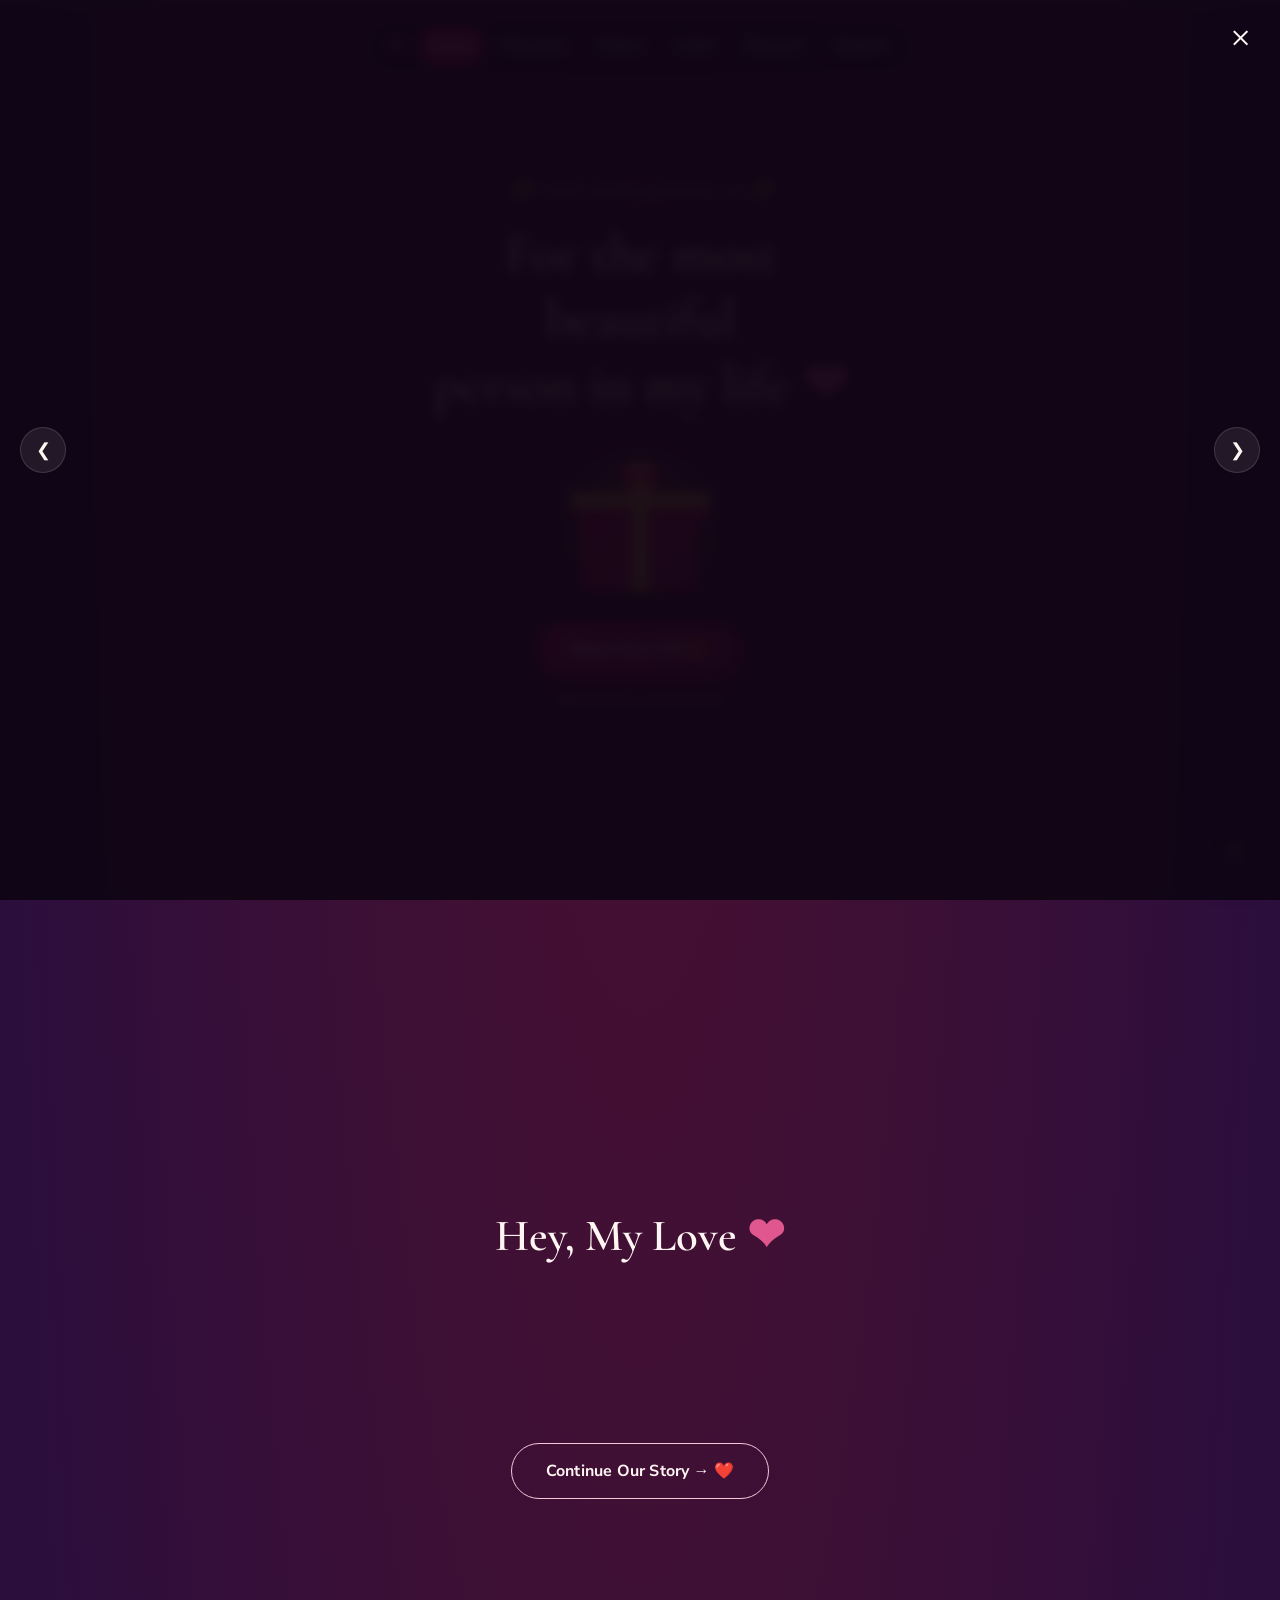
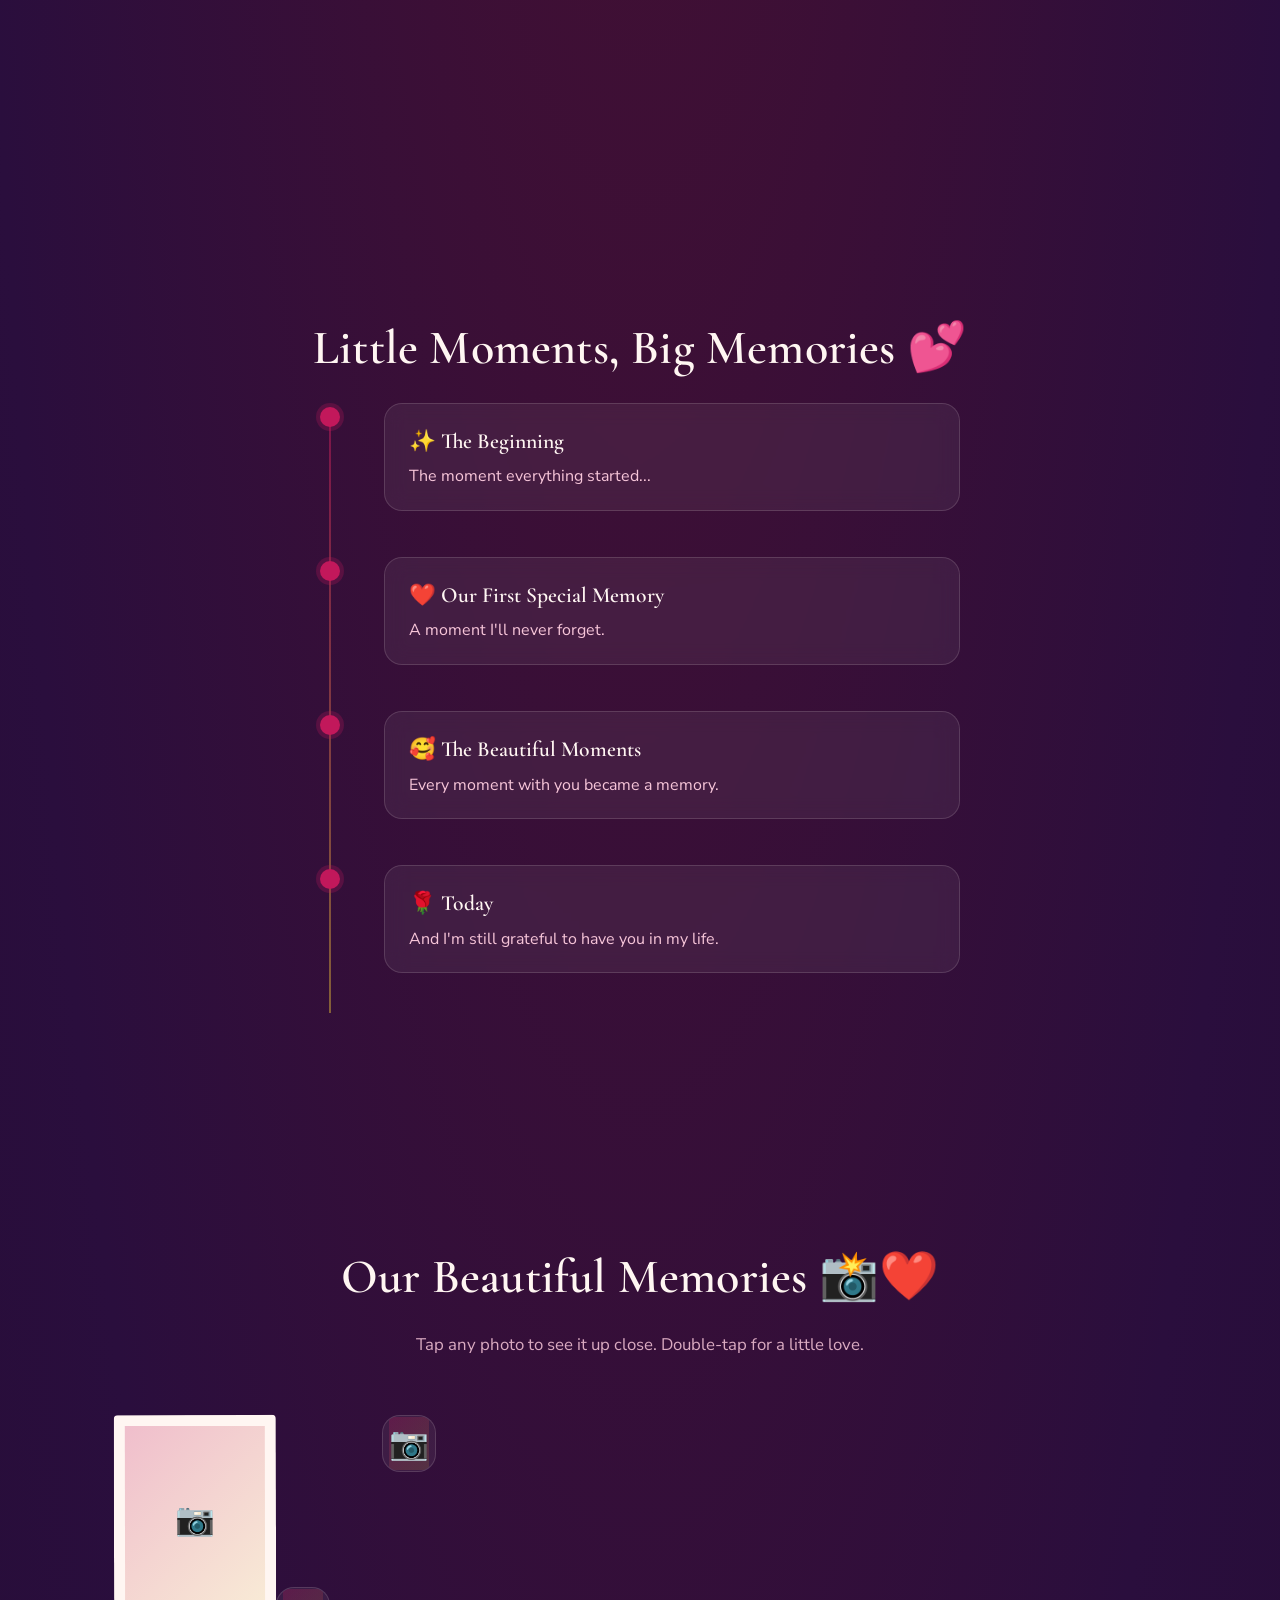
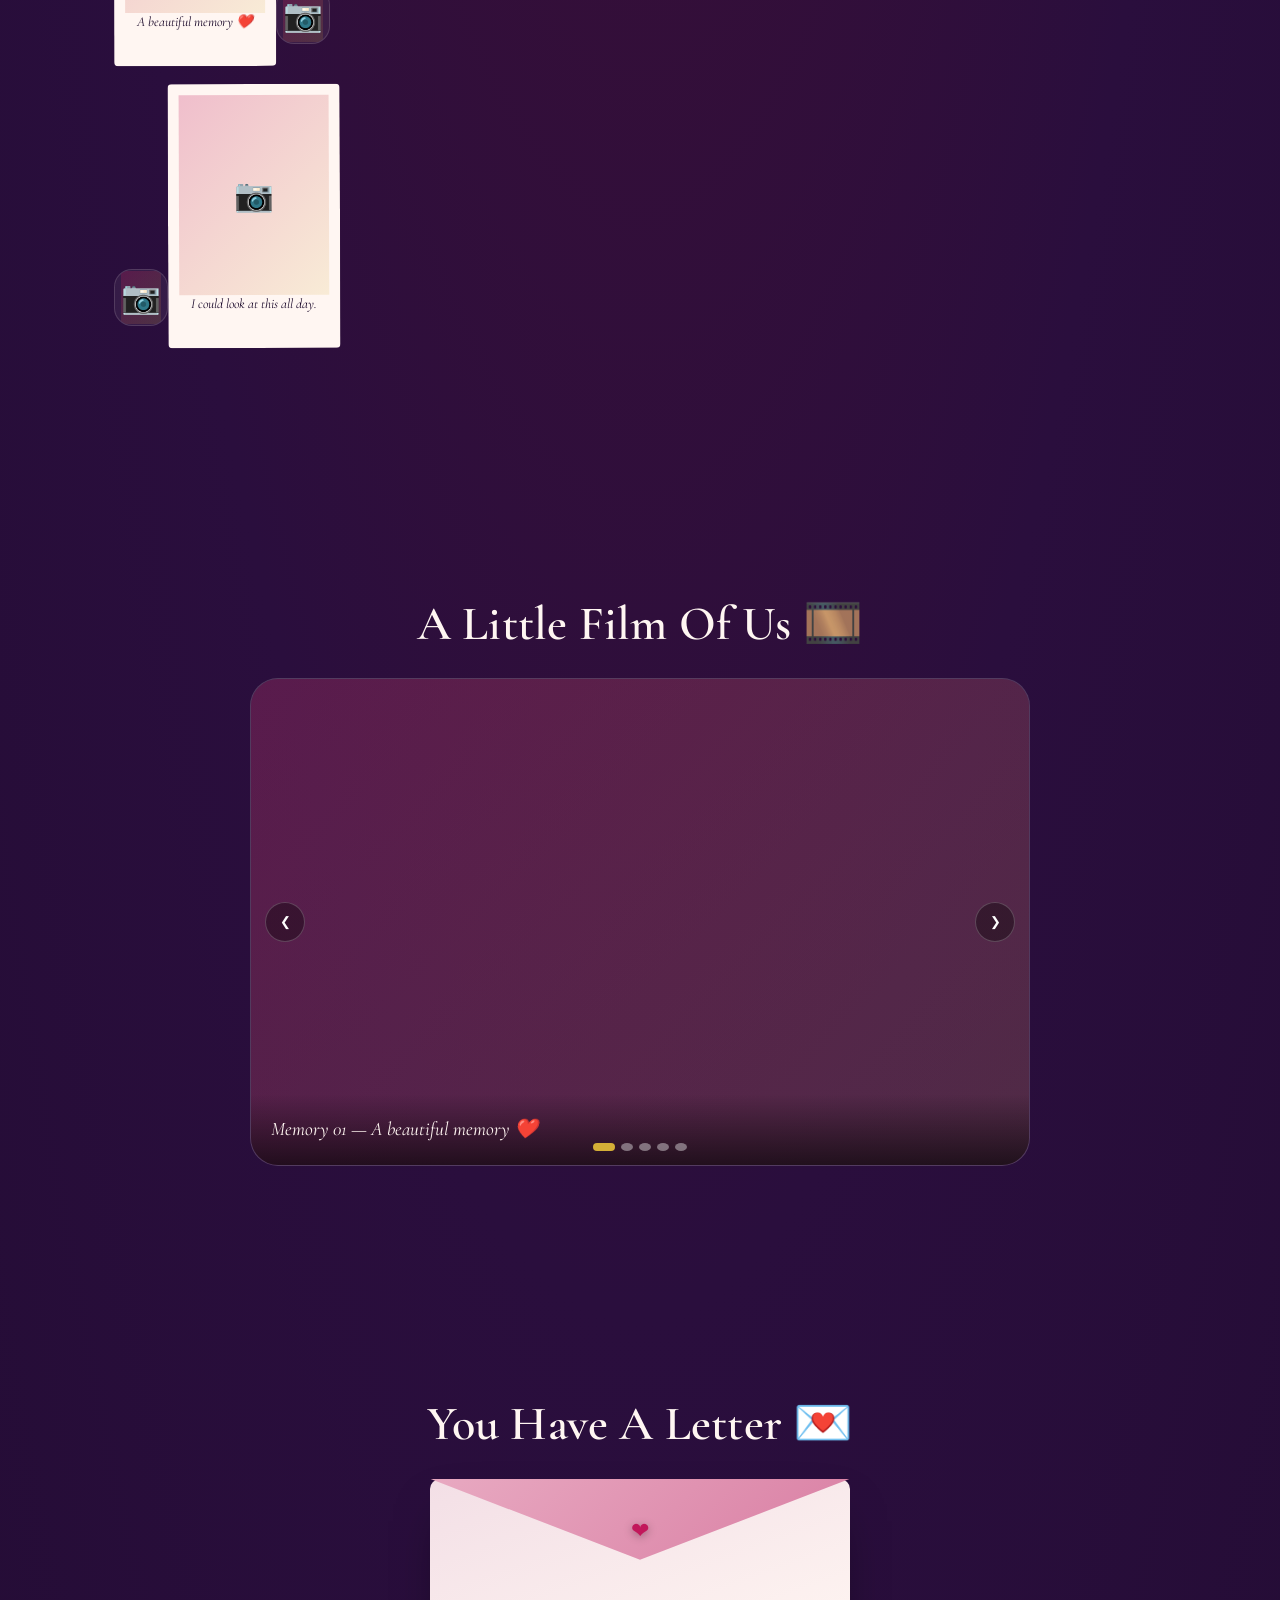
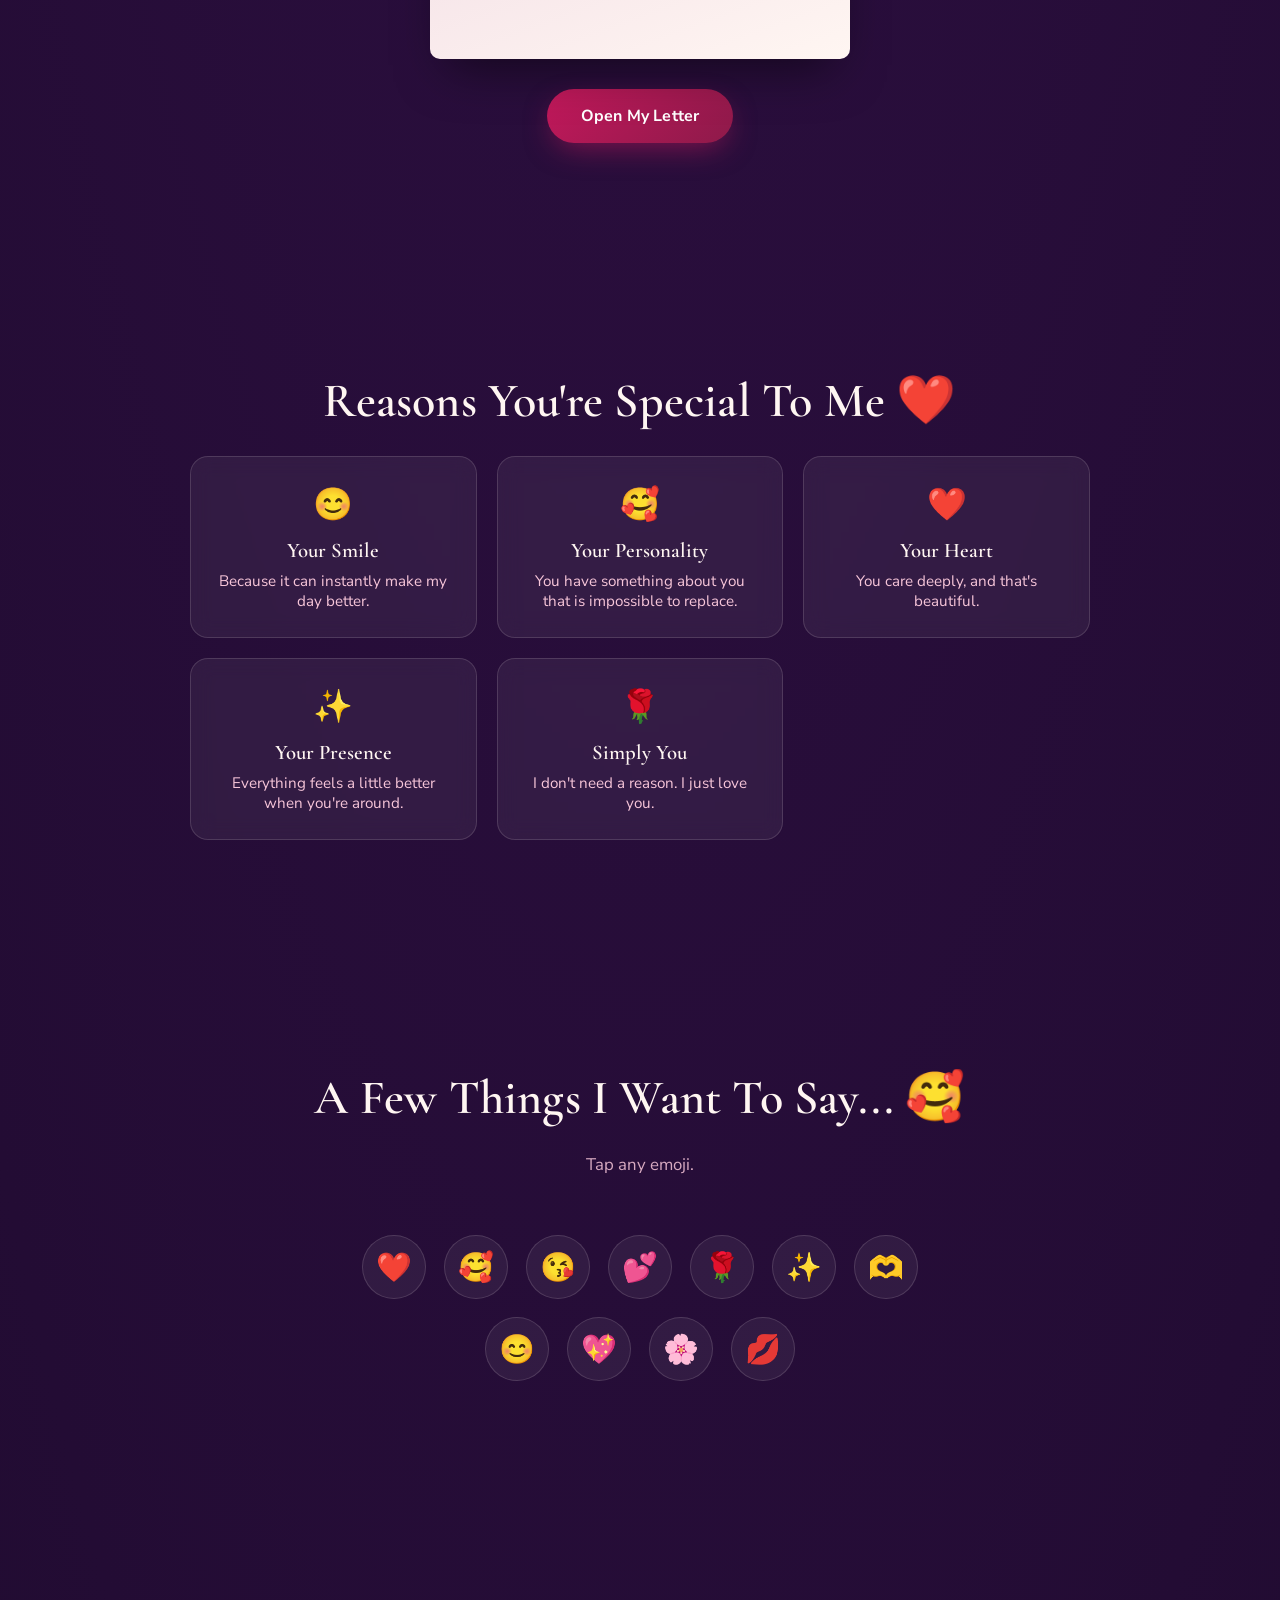
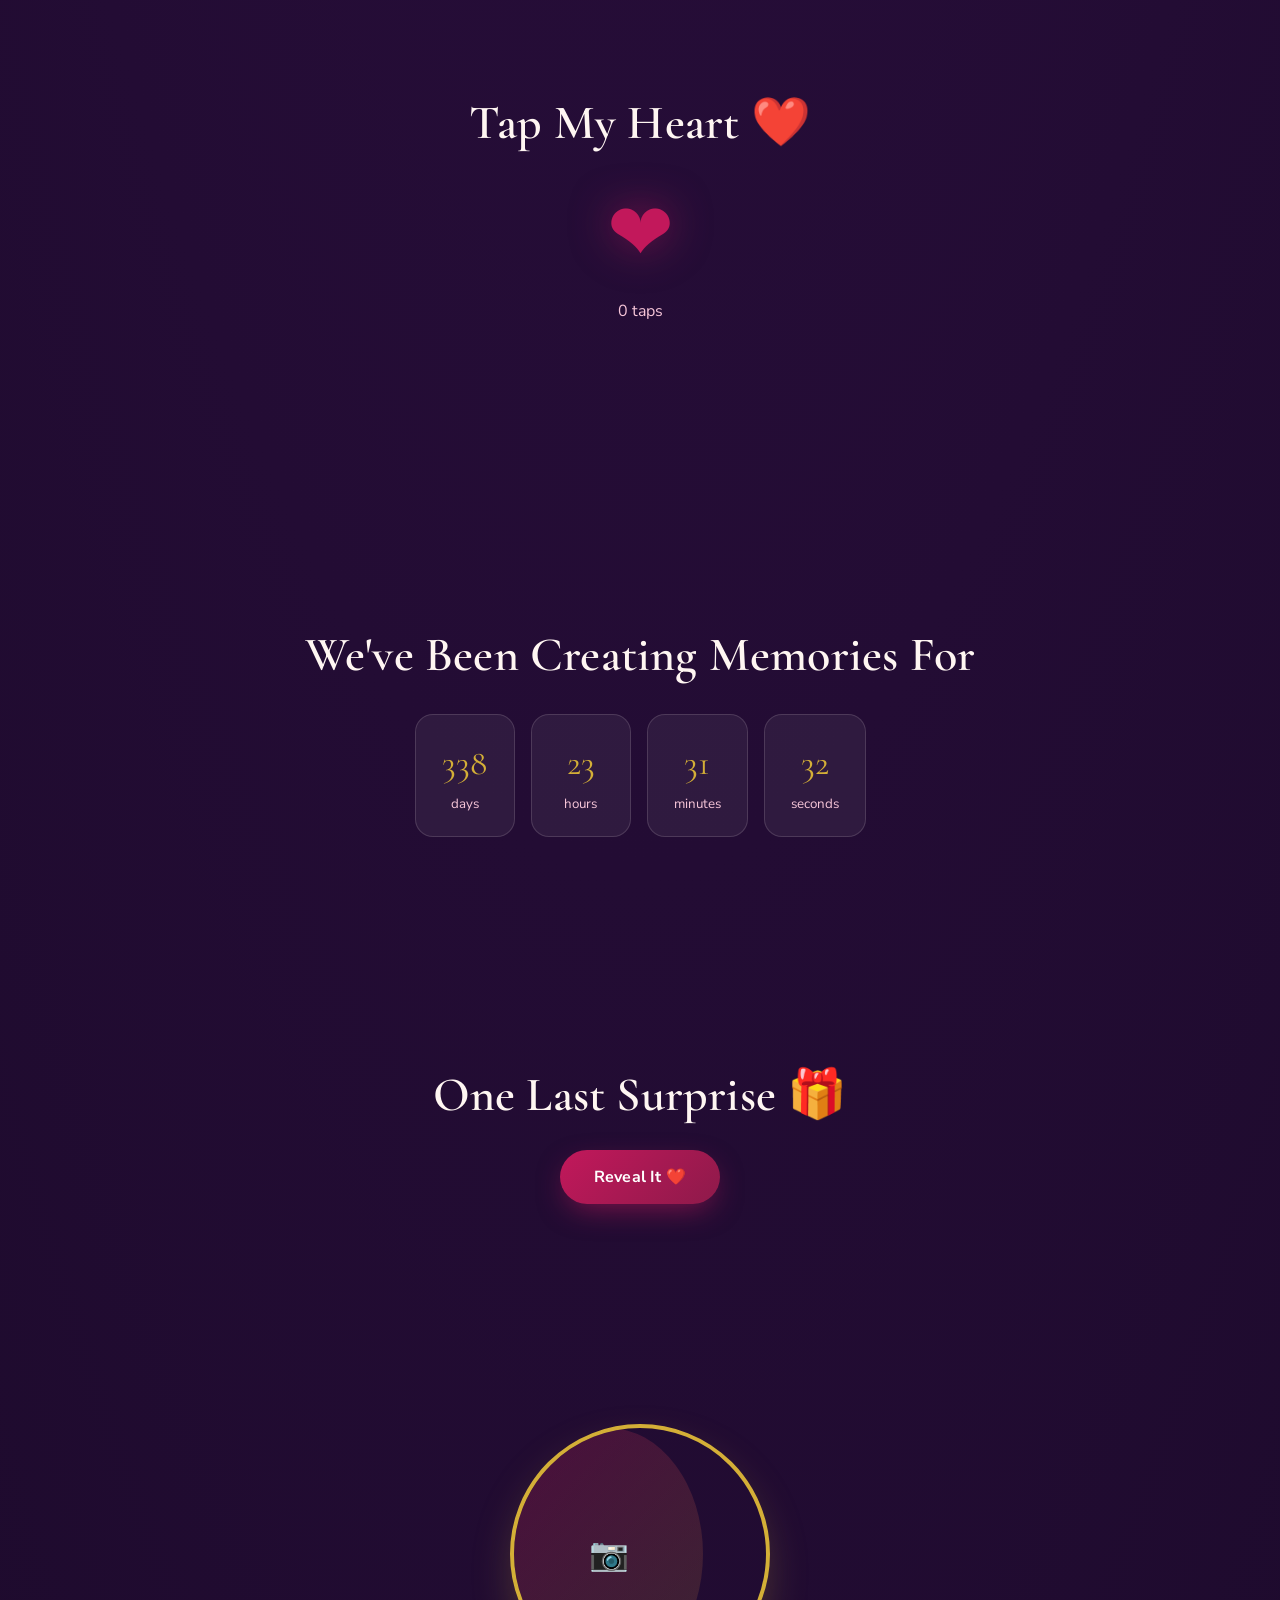
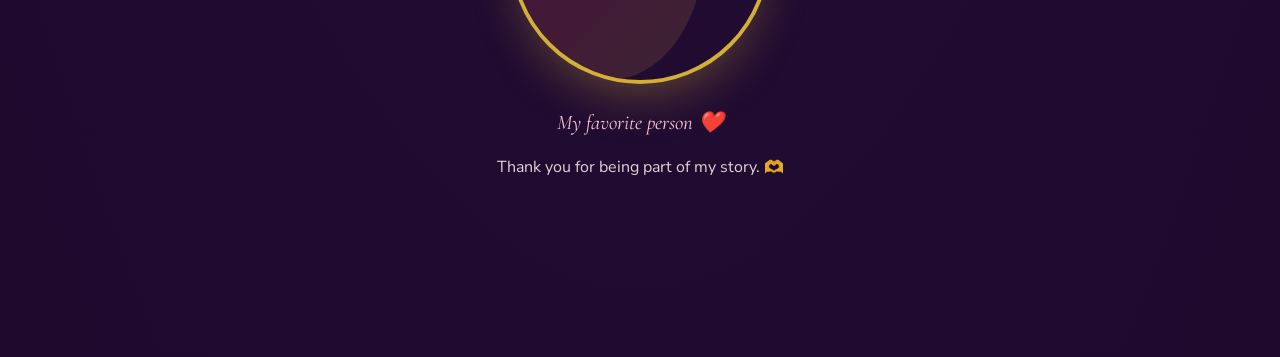
==== romantic-gift/index.html @ 432fcb2d "Initial commit" ====
<!DOCTYPE html>
<html lang="en">
<head>
<meta charset="UTF-8" />
<meta name="viewport" content="width=device-width, initial-scale=1.0" />
<title>For You ❤️</title>
<meta name="description" content="A little love story, made just for you." />

<link rel="preconnect" href="https://fonts.googleapis.com">
<link rel="preconnect" href="https://fonts.gstatic.com" crossorigin>
<link href="https://fonts.googleapis.com/css2?family=Cormorant+Garamond:ital,wght@0,400;0,500;0,600;1,500&family=Nunito+Sans:wght@300;400;600;700&display=swap" rel="stylesheet">

<link rel="stylesheet" href="style.css" />
</head>
<body>

<!-- Floating hearts canvas layer (behind everything) -->
<div id="heart-field" aria-hidden="true"></div>

<!-- Skip link for accessibility -->
<a class="skip-link" href="#main">Skip to content</a>

<!-- ============ NAVIGATION ============ -->
<nav class="nav" id="siteNav" aria-label="Story navigation">
  <button class="nav__logo" id="secretLogo" aria-label="Site logo, click 5 times for a surprise">
    <span class="nav__logo-heart">❤</span>
  </button>
  <button class="nav__toggle" id="navToggle" aria-expanded="false" aria-controls="navLinks" aria-label="Open menu">
    <span></span><span></span><span></span>
  </button>
  <ul class="nav__links" id="navLinks">
    <li><a href="#opening" data-nav>Home</a></li>
    <li><a href="#story" data-nav>Memories</a></li>
    <li><a href="#gallery" data-nav>Gallery</a></li>
    <li><a href="#letter" data-nav>Letter</a></li>
    <li><a href="#reasons" data-nav>Reasons</a></li>
    <li><a href="#surprise" data-nav>Surprise</a></li>
  </ul>
</nav>

<!-- Scroll progress bar -->
<div class="progress-track" aria-hidden="true"><div class="progress-fill" id="progressFill"></div></div>

<main id="main">

  <!-- ============ 1. OPENING / GIFT SCREEN ============ -->
  <section class="screen screen--opening" id="opening">
    <div class="opening__sparkles" aria-hidden="true"></div>
    <p class="eyebrow-line">✨ I made something special for you ✨</p>
    <h1 class="opening__title">For the most beautiful<br>person in my life <span class="heart-glyph">❤</span></h1>

    <button class="gift-box" id="giftBox" aria-label="Open your gift">
      <span class="gift-box__glow" aria-hidden="true"></span>
      <span class="gift-box__lid" aria-hidden="true"></span>
      <span class="gift-box__base" aria-hidden="true"></span>
      <span class="gift-box__ribbon-v" aria-hidden="true"></span>
      <span class="gift-box__ribbon-h" aria-hidden="true"></span>
      <span class="gift-box__bow" aria-hidden="true">🎀</span>
    </button>

    <button class="btn btn--primary" id="openGiftBtn">Open Your Gift 🎁</button>
    <p class="opening__hint">(tap the box or the button)</p>
  </section>

  <!-- ============ 2. WELCOME ============ -->
  <section class="screen screen--welcome" id="welcome" hidden>
    <div class="welcome__inner">
      <h2 class="welcome__greeting">Hey, <span id="herNameWelcome">You</span> <span class="heart-glyph">❤</span></h2>
      <p class="welcome__type" id="typewriter" aria-live="polite"></p>
      <button class="btn btn--ghost welcome__continue" id="continueBtn">Continue Our Story <span aria-hidden="true">→</span> ❤️</button>
    </div>
  </section>

  <!-- ============ 3. TIMELINE / OUR STORY ============ -->
  <section class="section section--timeline" id="story">
    <h2 class="section__title">Little Moments, Big Memories <span aria-hidden="true">💕</span></h2>
    <div class="timeline" id="timeline"><!-- populated by JS from loveConfig.timeline --></div>
  </section>

  <!-- ============ 4. PHOTO GALLERY ============ -->
  <section class="section section--gallery" id="gallery">
    <h2 class="section__title">Our Beautiful Memories <span aria-hidden="true">📸❤️</span></h2>
    <p class="section__sub">Tap any photo to see it up close. Double-tap for a little love.</p>
    <div class="masonry" id="masonryGallery"><!-- populated by JS --></div>
  </section>

  <!-- Lightbox -->
  <div class="lightbox" id="lightbox" role="dialog" aria-modal="true" aria-label="Photo viewer" hidden>
    <button class="lightbox__close" id="lightboxClose" aria-label="Close photo viewer">&times;</button>
    <button class="lightbox__nav lightbox__nav--prev" id="lightboxPrev" aria-label="Previous photo">&#10094;</button>
    <figure class="lightbox__figure">
      <img id="lightboxImg" alt="" />
      <figcaption id="lightboxCaption"></figcaption>
    </figure>
    <button class="lightbox__nav lightbox__nav--next" id="lightboxNext" aria-label="Next photo">&#10095;</button>
    <p class="lightbox__counter" id="lightboxCounter"></p>
  </div>

  <!-- ============ 5. SLIDESHOW ============ -->
  <section class="section section--slideshow">
    <h2 class="section__title">A Little Film Of Us <span aria-hidden="true">🎞️</span></h2>
    <div class="slideshow" id="slideshow">
      <div class="slideshow__track" id="slideshowTrack"><!-- populated by JS --></div>
      <button class="slideshow__arrow slideshow__arrow--prev" id="slidePrev" aria-label="Previous slide">&#10094;</button>
      <button class="slideshow__arrow slideshow__arrow--next" id="slideNext" aria-label="Next slide">&#10095;</button>
      <div class="slideshow__dots" id="slideDots"></div>
    </div>
  </section>

  <!-- ============ 6. LOVE LETTER ============ -->
  <section class="section section--letter" id="letter">
    <h2 class="section__title">You Have A Letter <span aria-hidden="true">💌</span></h2>
    <div class="envelope" id="envelope">
      <div class="envelope__body">
        <div class="envelope__flap"></div>
        <div class="envelope__paper" id="envelopePaper">
          <p id="letterText" class="letter__text"></p>
        </div>
        <span class="envelope__seal" aria-hidden="true">❤</span>
      </div>
    </div>
    <button class="btn btn--primary" id="openLetterBtn">Open My Letter</button>
  </section>

  <!-- ============ 7. REASONS ============ -->
  <section class="section section--reasons" id="reasons">
    <h2 class="section__title">Reasons You're Special To Me <span aria-hidden="true">❤️</span></h2>
    <div class="reasons-grid" id="reasonsGrid"><!-- populated by JS --></div>
  </section>

  <!-- ============ 8. EMOJI INTERACTION ============ -->
  <section class="section section--emoji">
    <h2 class="section__title">A Few Things I Want To Say... <span aria-hidden="true">🥰</span></h2>
    <p class="section__sub">Tap any emoji.</p>
    <div class="emoji-field" id="emojiField"><!-- populated by JS --></div>
    <p class="emoji-message" id="emojiMessage" aria-live="polite">&nbsp;</p>
  </section>

  <!-- ============ 9. INTERACTIVE HEART ============ -->
  <section class="section section--heart-tap">
    <h2 class="section__title">Tap My Heart <span aria-hidden="true">❤️</span></h2>
    <button class="heart-tap" id="heartTap" aria-label="Tap the heart">
      <span aria-hidden="true">❤</span>
    </button>
    <p class="heart-tap__count"><span id="heartCount">0</span> taps</p>
    <p class="heart-tap__msg" id="heartMsg" aria-live="polite">&nbsp;</p>
  </section>

  <!-- ============ 10. LOVE COUNTER ============ -->
  <section class="section section--counter" id="loveCounter" hidden>
    <h2 class="section__title">We've Been Creating Memories For</h2>
    <div class="counter-grid">
      <div class="counter-box"><span id="cDays">0</span><small>days</small></div>
      <div class="counter-box"><span id="cHours">0</span><small>hours</small></div>
      <div class="counter-box"><span id="cMinutes">0</span><small>minutes</small></div>
      <div class="counter-box"><span id="cSeconds">0</span><small>seconds</small></div>
    </div>
  </section>

  <!-- ============ 11. FINAL SURPRISE ============ -->
  <section class="section section--surprise" id="surprise">
    <div class="surprise__pre" id="surprisePre">
      <h2 class="section__title">One Last Surprise <span aria-hidden="true">🎁</span></h2>
      <button class="btn btn--primary" id="revealBtn">Reveal It ❤️</button>
    </div>
    <div class="surprise__reveal" id="surpriseReveal" hidden>
      <p class="surprise__lead">If I could give you one thing...</p>
      <p class="surprise__body">I would give you the ability<br>to see yourself through my eyes.</p>
      <p class="surprise__body">Then you would finally understand<br>how incredibly special you are to me. ❤️</p>
      <h3 class="surprise__final">I Love You <span class="heart-glyph">❤</span></h3>
      <p class="surprise__name" id="herNameFinal">You</p>
      <p class="surprise__forever">Forever &amp; Always ✨</p>
    </div>
  </section>

  <!-- ============ 12. FINAL PHOTO ============ -->
  <section class="section section--final-photo">
    <div class="final-photo" id="finalPhoto">
      <img id="finalPhotoImg" alt="A favorite photo of you" />
    </div>
    <p class="final-photo__caption">My favorite person ❤️</p>
    <p class="final-photo__thanks">Thank you for being part of my story. 🫶</p>
  </section>

</main>

<!-- ============ SECRET MESSAGE MODAL ============ -->
<div class="secret-modal" id="secretModal" role="dialog" aria-modal="true" aria-label="Secret message" hidden>
  <div class="secret-modal__card">
    <p>🤫 You found my secret...</p>
    <p>I love you more than this website could ever explain. ❤️</p>
    <button class="btn btn--ghost" id="secretClose">Close</button>
  </div>
</div>

<!-- ============ MUSIC PLAYER ============ -->
<div class="music-player" id="musicPlayer">
  <button class="music-player__toggle" id="musicToggle" aria-label="Play our song" aria-pressed="false">
    <span class="music-player__icon" aria-hidden="true">🎵</span>
  </button>
  <div class="music-player__panel" id="musicPanel">
    <p class="music-player__title">Our Song</p>
    <button class="music-player__play" id="musicPlay" aria-label="Play or pause">▶</button>
    <input type="range" id="musicVolume" min="0" max="1" step="0.01" value="0.6" aria-label="Volume" />
  </div>
  <audio id="bgAudio" src="assets/music/romantic-song.mp3" loop preload="none"></audio>
</div>

<!-- Confetti / heart-burst canvas -->
<canvas id="fxCanvas" aria-hidden="true"></canvas>

<script src="script.js"></script>
</body>
</html>
---- romantic-gift/style.css ----
/* =========================================================
   ROMANTIC GIFT WEBSITE — STYLESHEET
   Palette:
     --burgundy   #3B0A1A  (deepest background)
     --plum       #2A0E3D  (secondary background)
     --rose       #C2185B  (primary accent)
     --pink       #F7C6D9  (soft highlight)
     --gold       #D4AF37  (warm accent, sparing)
     --cream      #FFF6F2  (text on dark)
   Type:
     Display  — 'Cormorant Garamond' (romantic serif, for headings + letter)
     Body     — 'Nunito Sans' (warm, legible sans for everything else)
   ========================================================= */

:root{
  --burgundy: #3b0a1a;
  --plum: #2a0e3d;
  --plum-deep: #1c0a2b;
  --rose: #c2185b;
  --rose-light: #e0568f;
  --pink: #f7c6d9;
  --gold: #d4af37;
  --cream: #fff6f2;
  --white: #ffffff;

  --bg-gradient: radial-gradient(120% 120% at 50% 0%, #4a1030 0%, #2a0e3d 45%, #1c0a2b 100%);
  --card-glass: rgba(255, 246, 242, 0.06);
  --card-border: rgba(255, 246, 242, 0.14);

  --font-display: 'Cormorant Garamond', Georgia, serif;
  --font-body: 'Nunito Sans', -apple-system, BlinkMacSystemFont, sans-serif;

  --ease: cubic-bezier(.22,.9,.35,1);
  --radius-lg: 28px;
  --radius-md: 18px;
  --radius-sm: 10px;

  color-scheme: dark;
}

*, *::before, *::after{ box-sizing: border-box; }

html{ scroll-behavior: smooth; }

@media (prefers-reduced-motion: reduce){
  html{ scroll-behavior: auto; }
  *, *::before, *::after{
    animation-duration: 0.01ms !important;
    animation-iteration-count: 1 !important;
    transition-duration: 0.01ms !important;
    scroll-behavior: auto !important;
  }
}

body{
  margin: 0;
  font-family: var(--font-body);
  background: var(--bg-gradient);
  color: var(--cream);
  overflow-x: hidden;
  line-height: 1.6;
}

h1, h2, h3{
  font-family: var(--font-display);
  font-weight: 600;
  margin: 0;
  color: var(--cream);
}

img{ max-width: 100%; display: block; }

button{ font-family: inherit; cursor: pointer; }

.skip-link{
  position: absolute;
  left: -999px;
  top: 0;
  background: var(--cream);
  color: var(--burgundy);
  padding: 10px 16px;
  border-radius: 0 0 8px 0;
  z-index: 999;
}
.skip-link:focus{ left: 0; }

:focus-visible{
  outline: 2px solid var(--gold);
  outline-offset: 3px;
}

/* ---------- layout helpers ---------- */
.section{
  position: relative;
  padding: 110px 24px;
  max-width: 1100px;
  margin: 0 auto;
}
.section__title{
  font-size: clamp(2rem, 4vw, 3rem);
  text-align: center;
  margin-bottom: 16px;
  letter-spacing: 0.2px;
}
.section__sub{
  text-align: center;
  color: var(--pink);
  opacity: 0.85;
  margin: 0 auto 56px;
  max-width: 46ch;
  font-size: 1.05rem;
}
.eyebrow-line{
  font-family: var(--font-display);
  font-style: italic;
  font-size: 1.15rem;
  color: var(--pink);
  margin: 0 0 18px;
  text-align: center;
}
.heart-glyph{ color: var(--rose-light); }

/* ---------- floating heart field (global ambient particles) ---------- */
#heart-field{
  position: fixed;
  inset: 0;
  pointer-events: none;
  z-index: 1;
  overflow: hidden;
}
.floaty{
  position: absolute;
  bottom: -40px;
  color: var(--pink);
  opacity: 0.55;
  will-change: transform, opacity;
  animation: floatUp linear forwards;
  filter: drop-shadow(0 0 6px rgba(247,198,217,0.35));
}
@keyframes floatUp{
  0%   { transform: translateY(0) translateX(0) rotate(0deg); opacity: 0; }
  10%  { opacity: 0.6; }
  100% { transform: translateY(-110vh) translateX(var(--drift, 20px)) rotate(25deg); opacity: 0; }
}

/* ---------- nav ---------- */
.nav{
  position: fixed;
  top: 18px;
  left: 50%;
  transform: translateX(-50%);
  z-index: 50;
  display: flex;
  align-items: center;
  gap: 6px;
  background: rgba(28, 10, 43, 0.55);
  backdrop-filter: blur(14px);
  -webkit-backdrop-filter: blur(14px);
  border: 1px solid var(--card-border);
  border-radius: 999px;
  padding: 8px 10px;
}
.nav__logo{
  background: none;
  border: none;
  color: var(--rose-light);
  font-size: 1.1rem;
  width: 34px; height: 34px;
  border-radius: 50%;
  display: grid; place-items: center;
  transition: transform 0.2s var(--ease);
}
.nav__logo:hover{ transform: scale(1.15); }
.nav__logo-heart{ animation: gentleBeat 2.4s ease-in-out infinite; display: inline-block; }
@keyframes gentleBeat{
  0%, 100%{ transform: scale(1); }
  50%{ transform: scale(1.15); }
}
.nav__links{
  list-style: none;
  display: flex;
  gap: 4px;
  margin: 0; padding: 0;
}
.nav__links a{
  display: block;
  padding: 8px 14px;
  border-radius: 999px;
  color: var(--cream);
  text-decoration: none;
  font-size: 0.88rem;
  font-weight: 600;
  transition: background 0.2s var(--ease), color 0.2s var(--ease);
}
.nav__links a:hover, .nav__links a.is-active{
  background: var(--rose);
  color: var(--white);
}
.nav__toggle{
  display: none;
  background: none;
  border: none;
  width: 34px; height: 34px;
  flex-direction: column;
  justify-content: center;
  align-items: center;
  gap: 4px;
}
.nav__toggle span{
  width: 18px; height: 2px;
  background: var(--cream);
  border-radius: 2px;
}

@media (max-width: 720px){
  .nav{ left: 16px; right: 16px; transform: none; width: auto; justify-content: space-between; }
  .nav__toggle{ display: flex; }
  .nav__links{
    position: absolute;
    top: 52px; left: 0; right: 0;
    background: rgba(28,10,43,0.96);
    border-radius: 18px;
    flex-direction: column;
    padding: 10px;
    display: none;
    border: 1px solid var(--card-border);
  }
  .nav__links.is-open{ display: flex; }
  .nav__links a{ padding: 12px 16px; }
}

/* ---------- scroll progress ---------- */
.progress-track{
  position: fixed;
  top: 0; left: 0; right: 0;
  height: 3px;
  background: rgba(255,255,255,0.08);
  z-index: 60;
}
.progress-fill{
  height: 100%;
  width: 0%;
  background: linear-gradient(90deg, var(--rose), var(--gold));
  transition: width 0.1s linear;
}

/* ---------- buttons ---------- */
.btn{
  border: none;
  border-radius: 999px;
  padding: 16px 34px;
  font-size: 1rem;
  font-weight: 700;
  letter-spacing: 0.2px;
  transition: transform 0.25s var(--ease), box-shadow 0.25s var(--ease);
}
.btn--primary{
  background: linear-gradient(135deg, var(--rose) 0%, #8e1a4a 100%);
  color: var(--white);
  box-shadow: 0 10px 30px -8px rgba(194, 24, 91, 0.65);
}
.btn--primary:hover{ transform: translateY(-3px); box-shadow: 0 16px 36px -8px rgba(194,24,91,0.75); }
.btn--ghost{
  background: transparent;
  border: 1.5px solid var(--pink);
  color: var(--cream);
}
.btn--ghost:hover{ background: rgba(247,198,217,0.12); transform: translateY(-2px); }

/* =========================================================
   1. OPENING SCREEN
   ========================================================= */
.screen{
  min-height: 100svh;
  display: flex;
  flex-direction: column;
  align-items: center;
  justify-content: center;
  text-align: center;
  padding: 32px 24px;
  position: relative;
  z-index: 2;
}
.opening__title{
  font-size: clamp(2rem, 6vw, 3.4rem);
  line-height: 1.2;
  margin-bottom: 44px;
  max-width: 16ch;
}
.opening__hint{
  margin-top: 14px;
  font-size: 0.85rem;
  color: var(--pink);
  opacity: 0.7;
}
.opening__sparkles{ position: absolute; inset: 0; pointer-events: none; }

.gift-box{
  position: relative;
  width: 140px;
  height: 130px;
  background: none;
  border: none;
  margin-bottom: 30px;
  animation: floatGift 3.6s ease-in-out infinite;
}
@keyframes floatGift{
  0%, 100%{ transform: translateY(0); }
  50%{ transform: translateY(-14px); }
}
.gift-box__glow{
  position: absolute;
  inset: -30px;
  border-radius: 50%;
  background: radial-gradient(circle, rgba(212,175,55,0.35), transparent 70%);
  animation: pulseGlow 2.4s ease-in-out infinite;
}
@keyframes pulseGlow{
  0%, 100%{ opacity: 0.5; transform: scale(1); }
  50%{ opacity: 0.9; transform: scale(1.08); }
}
.gift-box__base{
  position: absolute;
  bottom: 0; left: 10px; right: 10px;
  height: 78px;
  background: linear-gradient(135deg, var(--rose) 0%, #8e1a4a 100%);
  border-radius: 10px;
  box-shadow: 0 20px 40px -12px rgba(0,0,0,0.5);
}
.gift-box__lid{
  position: absolute;
  top: 30px; left: 0; right: 0;
  height: 26px;
  background: linear-gradient(135deg, #8e1a4a 0%, var(--rose) 100%);
  border-radius: 8px;
  transition: transform 0.6s var(--ease);
  transform-origin: left center;
}
.gift-box__ribbon-v{
  position: absolute;
  top: 0; bottom: 0; left: 50%;
  width: 16px;
  transform: translateX(-50%);
  background: var(--gold);
  opacity: 0.9;
}
.gift-box__ribbon-h{
  position: absolute;
  top: 30px; left: 0; right: 0;
  height: 16px;
  background: var(--gold);
  opacity: 0.9;
}
.gift-box__bow{
  position: absolute;
  top: -6px; left: 50%;
  transform: translateX(-50%);
  font-size: 2rem;
}
.gift-box.is-open .gift-box__lid{
  transform: translateY(-70px) rotate(-35deg);
  opacity: 0;
}
.gift-box.is-open .gift-box__bow{
  transform: translate(-50%, -80px) rotate(-25deg) scale(0.8);
  opacity: 0;
  transition: all 0.6s var(--ease);
}
.gift-box.is-open{ animation: none; }

/* burst particles for gift opening */
.burst-particle{
  position: fixed;
  z-index: 40;
  pointer-events: none;
  will-change: transform, opacity;
}

/* =========================================================
   2. WELCOME
   ========================================================= */
.welcome__inner{ max-width: 620px; }
.welcome__greeting{
  font-size: clamp(2rem, 5vw, 2.8rem);
  margin-bottom: 26px;
}
.welcome__type{
  font-size: 1.2rem;
  color: var(--pink);
  min-height: 5.5em;
  white-space: pre-wrap;
}
.welcome__type .cursor{
  display: inline-block;
  width: 2px;
  background: var(--pink);
  margin-left: 2px;
  animation: blink 0.9s steps(1) infinite;
}
@keyframes blink{ 50%{ opacity: 0; } }
.welcome__continue{ margin-top: 20px; }

/* =========================================================
   3. TIMELINE
   ========================================================= */
.timeline{
  position: relative;
  max-width: 640px;
  margin: 0 auto;
  padding-left: 30px;
}
.timeline::before{
  content: "";
  position: absolute;
  left: 9px; top: 6px; bottom: 6px;
  width: 2px;
  background: linear-gradient(var(--rose), var(--gold));
  opacity: 0.5;
}
.timeline__item{
  position: relative;
  padding: 0 0 46px 34px;
  opacity: 0;
  transform: translateY(24px);
  transition: opacity 0.7s var(--ease), transform 0.7s var(--ease);
}
.timeline__item.is-visible{ opacity: 1; transform: translateY(0); }
.timeline__item::before{
  content: "";
  position: absolute;
  left: -30px; top: 4px;
  width: 20px; height: 20px;
  border-radius: 50%;
  background: var(--rose);
  box-shadow: 0 0 0 4px rgba(194,24,91,0.25);
}
.timeline__card{
  background: var(--card-glass);
  border: 1px solid var(--card-border);
  backdrop-filter: blur(10px);
  -webkit-backdrop-filter: blur(10px);
  border-radius: var(--radius-md);
  padding: 20px 24px;
}
.timeline__card h3{
  font-size: 1.35rem;
  margin-bottom: 6px;
}
.timeline__card p{ margin: 0; color: var(--pink); }

/* =========================================================
   4. GALLERY / MASONRY / LIGHTBOX
   ========================================================= */
.masonry{
  columns: 4 220px;
  column-gap: 18px;
}
@media (max-width: 640px){ .masonry{ columns: 2 160px; } }

.photo-card{
  break-inside: avoid;
  margin-bottom: 18px;
  border-radius: var(--radius-md);
  overflow: hidden;
  position: relative;
  background: var(--card-glass);
  border: 1px solid var(--card-border);
  cursor: pointer;
  transition: transform 0.35s var(--ease), box-shadow 0.35s var(--ease);
}
.photo-card:hover{
  transform: translateY(-6px) scale(1.015);
  box-shadow: 0 18px 40px -14px rgba(194,24,91,0.55);
}
.photo-card img{
  width: 100%;
  display: block;
  transition: transform 0.5s var(--ease);
}
.photo-card:hover img{ transform: scale(1.06); }
.photo-card__caption{
  position: absolute;
  left: 0; right: 0; bottom: 0;
  padding: 14px 12px 10px;
  font-size: 0.85rem;
  background: linear-gradient(to top, rgba(0,0,0,0.65), transparent);
  opacity: 0;
  transition: opacity 0.3s var(--ease);
}
.photo-card:hover .photo-card__caption,
.photo-card:focus-within .photo-card__caption{ opacity: 1; }
.photo-card--polaroid{
  background: var(--cream);
  padding: 10px 10px 34px;
  border-radius: 4px;
  transform: rotate(var(--tilt, -2deg));
}
.photo-card--polaroid:hover{ transform: rotate(0deg) translateY(-6px); }
.photo-card--polaroid .photo-card__caption{
  position: static;
  opacity: 1;
  color: var(--plum-deep);
  background: none;
  font-family: var(--font-display);
  font-style: italic;
  text-align: center;
  padding-top: 8px;
}
.photo-fallback{
  aspect-ratio: 3/4;
  display: grid;
  place-items: center;
  background: linear-gradient(135deg, rgba(194,24,91,0.25), rgba(212,175,55,0.15));
  color: var(--pink);
  font-size: 2rem;
}

.lightbox{
  position: fixed;
  inset: 0;
  z-index: 200;
  background: rgba(15, 5, 20, 0.92);
  backdrop-filter: blur(6px);
  display: flex;
  align-items: center;
  justify-content: center;
  flex-direction: column;
  padding: 24px;
}
.lightbox__figure{
  max-width: min(80vw, 720px);
  text-align: center;
  animation: lightboxIn 0.35s var(--ease);
}
@keyframes lightboxIn{
  from{ opacity: 0; transform: scale(0.92); }
  to{ opacity: 1; transform: scale(1); }
}
.lightbox__figure img{
  max-height: 70vh;
  border-radius: var(--radius-md);
  margin: 0 auto 14px;
  box-shadow: 0 30px 60px -20px rgba(0,0,0,0.7);
}
.lightbox__figure figcaption{
  color: var(--pink);
  font-family: var(--font-display);
  font-style: italic;
  font-size: 1.15rem;
}
.lightbox__close{
  position: absolute;
  top: 20px; right: 24px;
  background: none; border: none;
  color: var(--cream);
  font-size: 2rem;
  line-height: 1;
}
.lightbox__nav{
  position: absolute;
  top: 50%; transform: translateY(-50%);
  background: rgba(255,255,255,0.08);
  border: 1px solid var(--card-border);
  color: var(--cream);
  width: 46px; height: 46px;
  border-radius: 50%;
  font-size: 1.1rem;
  display: grid; place-items: center;
}
.lightbox__nav--prev{ left: 20px; }
.lightbox__nav--next{ right: 20px; }
.lightbox__counter{ color: var(--pink); font-size: 0.85rem; margin-top: 8px; }

@media (max-width: 640px){
  .lightbox__nav{ width: 38px; height: 38px; }
  .lightbox__nav--prev{ left: 8px; }
  .lightbox__nav--next{ right: 8px; }
}

/* double-click hearts on photos */
.double-tap-heart{
  position: fixed;
  z-index: 55;
  pointer-events: none;
  color: var(--rose-light);
  animation: dtHeart 0.9s ease-out forwards;
}
@keyframes dtHeart{
  0%{ opacity: 0; transform: translate(-50%,-50%) scale(0.4) translateY(0); }
  20%{ opacity: 1; transform: translate(-50%,-50%) scale(1.2) translateY(0); }
  100%{ opacity: 0; transform: translate(-50%,-50%) scale(1) translateY(-60px); }
}

/* =========================================================
   5. SLIDESHOW
   ========================================================= */
.slideshow{
  position: relative;
  max-width: 780px;
  margin: 0 auto;
  border-radius: var(--radius-lg);
  overflow: hidden;
  aspect-ratio: 16/10;
  background: var(--card-glass);
  border: 1px solid var(--card-border);
}
.slideshow__track{
  position: relative;
  width: 100%; height: 100%;
}
.slide{
  position: absolute;
  inset: 0;
  opacity: 0;
  transition: opacity 1s var(--ease);
}
.slide.is-active{ opacity: 1; }
.slide img{
  width: 100%; height: 100%;
  object-fit: cover;
  animation: kenburns 9s ease-in-out infinite alternate;
}
@keyframes kenburns{
  0%{ transform: scale(1) translate(0,0); }
  100%{ transform: scale(1.12) translate(-2%, -2%); }
}
.slide__caption{
  position: absolute;
  left: 0; right: 0; bottom: 0;
  padding: 20px;
  font-family: var(--font-display);
  font-style: italic;
  font-size: 1.2rem;
  background: linear-gradient(to top, rgba(0,0,0,0.6), transparent);
}
.slideshow__arrow{
  position: absolute;
  top: 50%; transform: translateY(-50%);
  background: rgba(0,0,0,0.35);
  border: 1px solid rgba(255,255,255,0.2);
  color: var(--white);
  width: 40px; height: 40px;
  border-radius: 50%;
  z-index: 5;
}
.slideshow__arrow--prev{ left: 14px; }
.slideshow__arrow--next{ right: 14px; }
.slideshow__dots{
  position: absolute;
  bottom: 14px; left: 0; right: 0;
  display: flex; justify-content: center; gap: 6px;
  z-index: 5;
}
.slideshow__dots button{
  width: 8px; height: 8px;
  border-radius: 50%;
  border: none;
  background: rgba(255,255,255,0.4);
}
.slideshow__dots button.is-active{ background: var(--gold); width: 22px; border-radius: 5px; }

/* =========================================================
   6. LOVE LETTER
   ========================================================= */
.section--letter{ text-align: center; }
.envelope{
  max-width: 420px;
  margin: 0 auto 30px;
  perspective: 1200px;
}
.envelope__body{
  position: relative;
  background: linear-gradient(160deg, #f3dfe6, var(--cream));
  border-radius: var(--radius-sm);
  height: 180px;
  box-shadow: 0 24px 50px -18px rgba(0,0,0,0.55);
}
.envelope__flap{
  position: absolute;
  top: 0; left: 0; right: 0;
  height: 90px;
  background: linear-gradient(135deg, #e8a9c1, #d97ea3);
  clip-path: polygon(0 0, 100% 0, 50% 90%);
  transform-origin: top center;
  transition: transform 0.6s var(--ease);
  z-index: 3;
}
.envelope__seal{
  position: absolute;
  top: 34px; left: 50%; transform: translateX(-50%);
  z-index: 4;
  color: var(--rose);
  font-size: 1.4rem;
  filter: drop-shadow(0 2px 4px rgba(0,0,0,0.3));
}
.envelope__paper{
  position: absolute;
  top: 14px; left: 8%; right: 8%;
  background: var(--white);
  color: var(--plum-deep);
  border-radius: 6px;
  padding: 20px;
  max-height: 0;
  overflow: hidden;
  opacity: 0;
  transform: translateY(0);
  transition: transform 0.8s var(--ease), opacity 0.6s var(--ease), max-height 0.8s var(--ease);
  z-index: 2;
  text-align: left;
}
.letter__text{
  font-family: var(--font-display);
  font-size: 1.15rem;
  line-height: 1.75;
  white-space: pre-line;
  margin: 0;
}
.envelope.is-open .envelope__flap{ transform: rotateX(180deg); }
.envelope.is-open .envelope__paper{
  transform: translateY(-140px);
  max-height: 900px;
  opacity: 1;
  padding: 30px;
}
.envelope.is-open .envelope__body{ height: auto; min-height: 500px; }
.envelope.is-open .envelope__seal{ opacity: 0; }

/* =========================================================
   7. REASONS
   ========================================================= */
.reasons-grid{
  display: grid;
  grid-template-columns: repeat(auto-fit, minmax(220px, 1fr));
  gap: 20px;
  max-width: 900px;
  margin: 0 auto;
}
.reason-card{
  background: var(--card-glass);
  border: 1px solid var(--card-border);
  backdrop-filter: blur(10px);
  border-radius: var(--radius-md);
  padding: 26px 22px;
  text-align: center;
  transition: transform 0.4s var(--ease), background 0.4s var(--ease);
}
.reason-card__icon{ font-size: 2rem; display: block; margin-bottom: 12px; }
.reason-card h3{ font-size: 1.3rem; margin-bottom: 8px; }
.reason-card p{ margin: 0; color: var(--pink); font-size: 0.95rem; }
.reason-card:hover, .reason-card.is-tapped{
  transform: translateY(-8px) rotate(-1deg);
  background: rgba(194,24,91,0.15);
}

/* =========================================================
   8. EMOJI FIELD
   ========================================================= */
.emoji-field{
  display: flex;
  flex-wrap: wrap;
  justify-content: center;
  gap: 18px;
  max-width: 560px;
  margin: 0 auto;
}
.emoji-btn{
  background: var(--card-glass);
  border: 1px solid var(--card-border);
  border-radius: 50%;
  width: 64px; height: 64px;
  font-size: 1.8rem;
  display: grid; place-items: center;
  transition: transform 0.3s var(--ease);
}
.emoji-btn:hover{ transform: scale(1.15) rotate(-6deg); }
.emoji-btn.is-tapped{ animation: emojiPop 0.5s var(--ease); }
@keyframes emojiPop{
  0%{ transform: scale(1); }
  40%{ transform: scale(1.5); }
  100%{ transform: scale(1); }
}
.emoji-message{
  text-align: center;
  margin-top: 30px;
  font-family: var(--font-display);
  font-style: italic;
  font-size: 1.3rem;
  color: var(--pink);
  min-height: 1.6em;
}

/* =========================================================
   9. HEART TAP
   ========================================================= */
.section--heart-tap{ text-align: center; }
.heart-tap{
  background: none;
  border: none;
  font-size: 5rem;
  color: var(--rose);
  filter: drop-shadow(0 0 20px rgba(194,24,91,0.5));
  transition: transform 0.15s var(--ease);
}
.heart-tap:active{ transform: scale(0.9); }
.heart-tap.is-beating{ animation: heartBeatTap 0.4s var(--ease); }
@keyframes heartBeatTap{
  0%{ transform: scale(1); }
  30%{ transform: scale(1.35); }
  60%{ transform: scale(0.95); }
  100%{ transform: scale(1); }
}
.heart-tap__count{ color: var(--pink); margin-top: 10px; }
.heart-tap__msg{
  font-family: var(--font-display);
  font-style: italic;
  font-size: 1.25rem;
  min-height: 1.6em;
}
.flying-heart{
  position: fixed;
  z-index: 45;
  pointer-events: none;
  color: var(--rose-light);
  animation: flyUp 1.4s ease-out forwards;
}
@keyframes flyUp{
  0%{ opacity: 1; transform: translate(-50%,-50%) translateY(0) scale(1) rotate(0deg); }
  100%{ opacity: 0; transform: translate(-50%,-50%) translateY(-220px) scale(1.3) rotate(20deg); }
}

/* =========================================================
   10. LOVE COUNTER
   ========================================================= */
.section--counter{ text-align: center; }
.counter-grid{
  display: flex;
  justify-content: center;
  gap: 16px;
  flex-wrap: wrap;
  margin-top: 20px;
}
.counter-box{
  background: var(--card-glass);
  border: 1px solid var(--card-border);
  border-radius: var(--radius-md);
  padding: 20px 26px;
  min-width: 100px;
}
.counter-box span{
  display: block;
  font-family: var(--font-display);
  font-size: 2.2rem;
  color: var(--gold);
}
.counter-box small{ color: var(--pink); text-transform: lowercase; }

/* =========================================================
   11. FINAL SURPRISE
   ========================================================= */
.section--surprise{ text-align: center; }
.surprise__lead{
  font-family: var(--font-display);
  font-style: italic;
  font-size: 1.4rem;
  color: var(--pink);
}
.surprise__body{ font-size: 1.15rem; margin: 18px 0; }
.surprise__final{
  font-size: clamp(2.4rem, 6vw, 3.6rem);
  margin-top: 40px;
}
.surprise__name{
  font-family: var(--font-display);
  font-size: 1.8rem;
  color: var(--gold);
  margin: 6px 0 4px;
}
.surprise__forever{ color: var(--pink); letter-spacing: 1px; }
.surprise__reveal{ animation: revealIn 1s var(--ease); }
@keyframes revealIn{
  from{ opacity: 0; transform: translateY(20px); }
  to{ opacity: 1; transform: translateY(0); }
}
.confetti-piece{
  position: fixed;
  z-index: 90;
  pointer-events: none;
  top: -20px;
  animation: confettiFall linear forwards;
}
@keyframes confettiFall{
  0%{ transform: translateY(0) rotate(0deg); opacity: 1; }
  100%{ transform: translateY(105vh) rotate(540deg); opacity: 0.9; }
}

/* =========================================================
   12. FINAL PHOTO
   ========================================================= */
.section--final-photo{ text-align: center; padding-bottom: 160px; }
.final-photo{
  width: 260px; height: 260px;
  margin: 0 auto 22px;
  border-radius: 50%;
  overflow: hidden;
  border: 4px solid var(--gold);
  box-shadow: 0 20px 50px -14px rgba(212,175,55,0.4);
}
.final-photo img{ width: 100%; height: 100%; object-fit: cover; }
.final-photo__caption{
  font-family: var(--font-display);
  font-style: italic;
  font-size: 1.3rem;
  color: var(--pink);
  margin-bottom: 6px;
}
.final-photo__thanks{ color: var(--cream); opacity: 0.85; }

/* =========================================================
   SECRET MODAL
   ========================================================= */

.secret-modal {
  position: fixed;
  inset: 0;
  background: rgba(10, 4, 14, 0.85);
  backdrop-filter: blur(6px);
  z-index: 300;
  display: flex;
  align-items: center;
  justify-content: center;
  padding: 24px;
}

.secret-modal[hidden] {
  display: none !important;
}

.secret-modal__card {
  background: var(--plum);
  border: 1px solid var(--card-border);
  border-radius: var(--radius-md);
  padding: 34px 28px;
  text-align: center;
  max-width: 380px;
  animation: revealIn 0.4s var(--ease);
}

.secret-modal__card p {
  font-family: var(--font-display);
  font-size: 1.2rem;
  margin-bottom: 14px;
}

.secret-modal__card .btn {
  margin-top: 10px;
}

/* =========================================================
   MUSIC PLAYER
   ========================================================= */
.music-player{
  position: fixed;
  bottom: 20px; right: 20px;
  z-index: 80;
  display: flex;
  flex-direction: column;
  align-items: flex-end;
  gap: 10px;
}
.music-player__toggle{
  width: 54px; height: 54px;
  border-radius: 50%;
  border: 1px solid var(--card-border);
  background: rgba(28,10,43,0.85);
  backdrop-filter: blur(10px);
  color: var(--gold);
  font-size: 1.4rem;
  box-shadow: 0 10px 24px -8px rgba(0,0,0,0.5);
}
.music-player__toggle.is-playing .music-player__icon{
  display: inline-block;
  animation: spin 4s linear infinite;
}
@keyframes spin{ from{ transform: rotate(0); } to{ transform: rotate(360deg); } }
.music-player__panel{
  display: none;
  background: rgba(28,10,43,0.92);
  border: 1px solid var(--card-border);
  border-radius: 16px;
  padding: 12px 16px;
  align-items: center;
  gap: 10px;
}
.music-player__panel.is-open{ display: flex; }
.music-player__title{ font-size: 0.8rem; color: var(--pink); margin: 0; white-space: nowrap; }
.music-player__play{
  background: var(--rose);
  color: var(--white);
  border: none;
  width: 30px; height: 30px;
  border-radius: 50%;
  font-size: 0.8rem;
}
#musicVolume{ width: 70px; accent-color: var(--rose); }

/* fx canvas for bursts/confetti if used via JS-drawn canvas (currently DOM-based, canvas kept minimal) */
#fxCanvas{
  position: fixed;
  inset: 0;
  pointer-events: none;
  z-index: 39;
  display: none;
}

/* ---------- responsive tweaks ---------- */
@media (max-width: 480px){
  .section{ padding: 80px 18px; }
  .btn{ padding: 14px 26px; font-size: 0.95rem; }
  .final-photo{ width: 200px; height: 200px; }
}
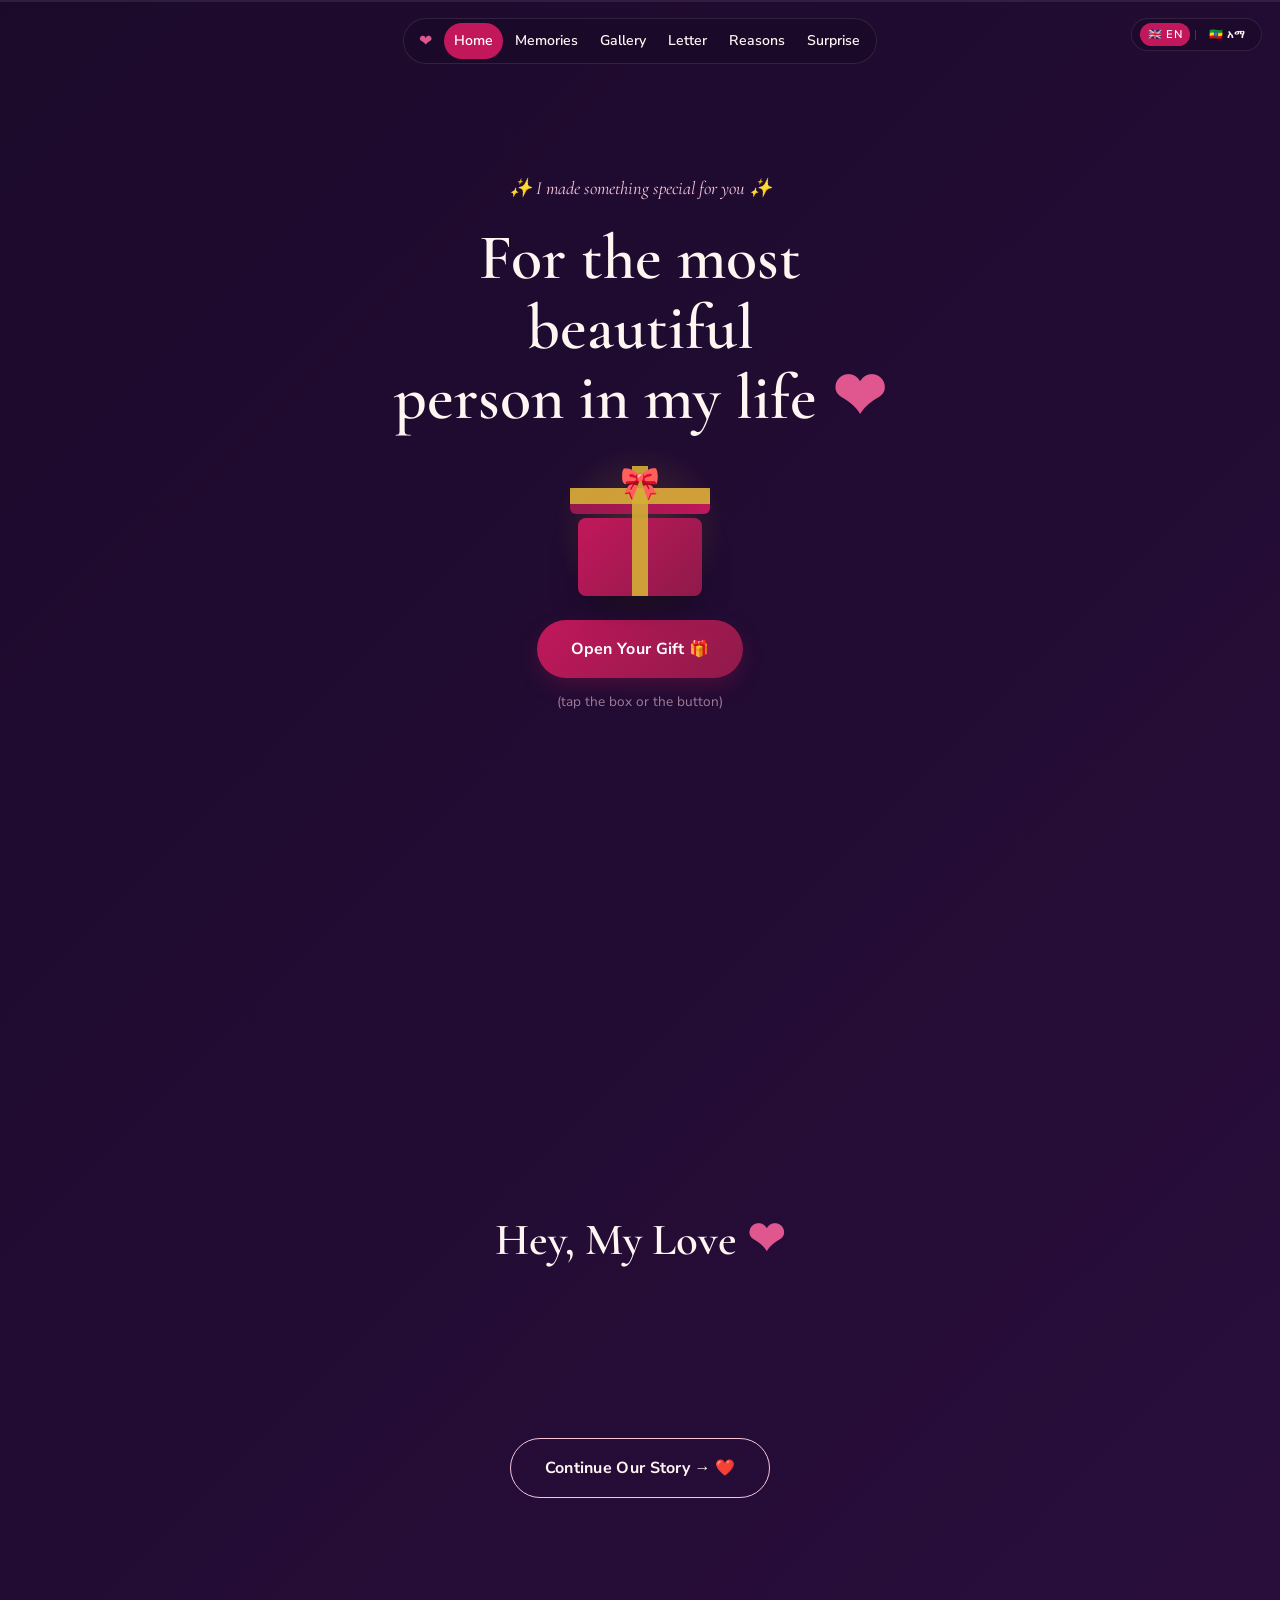
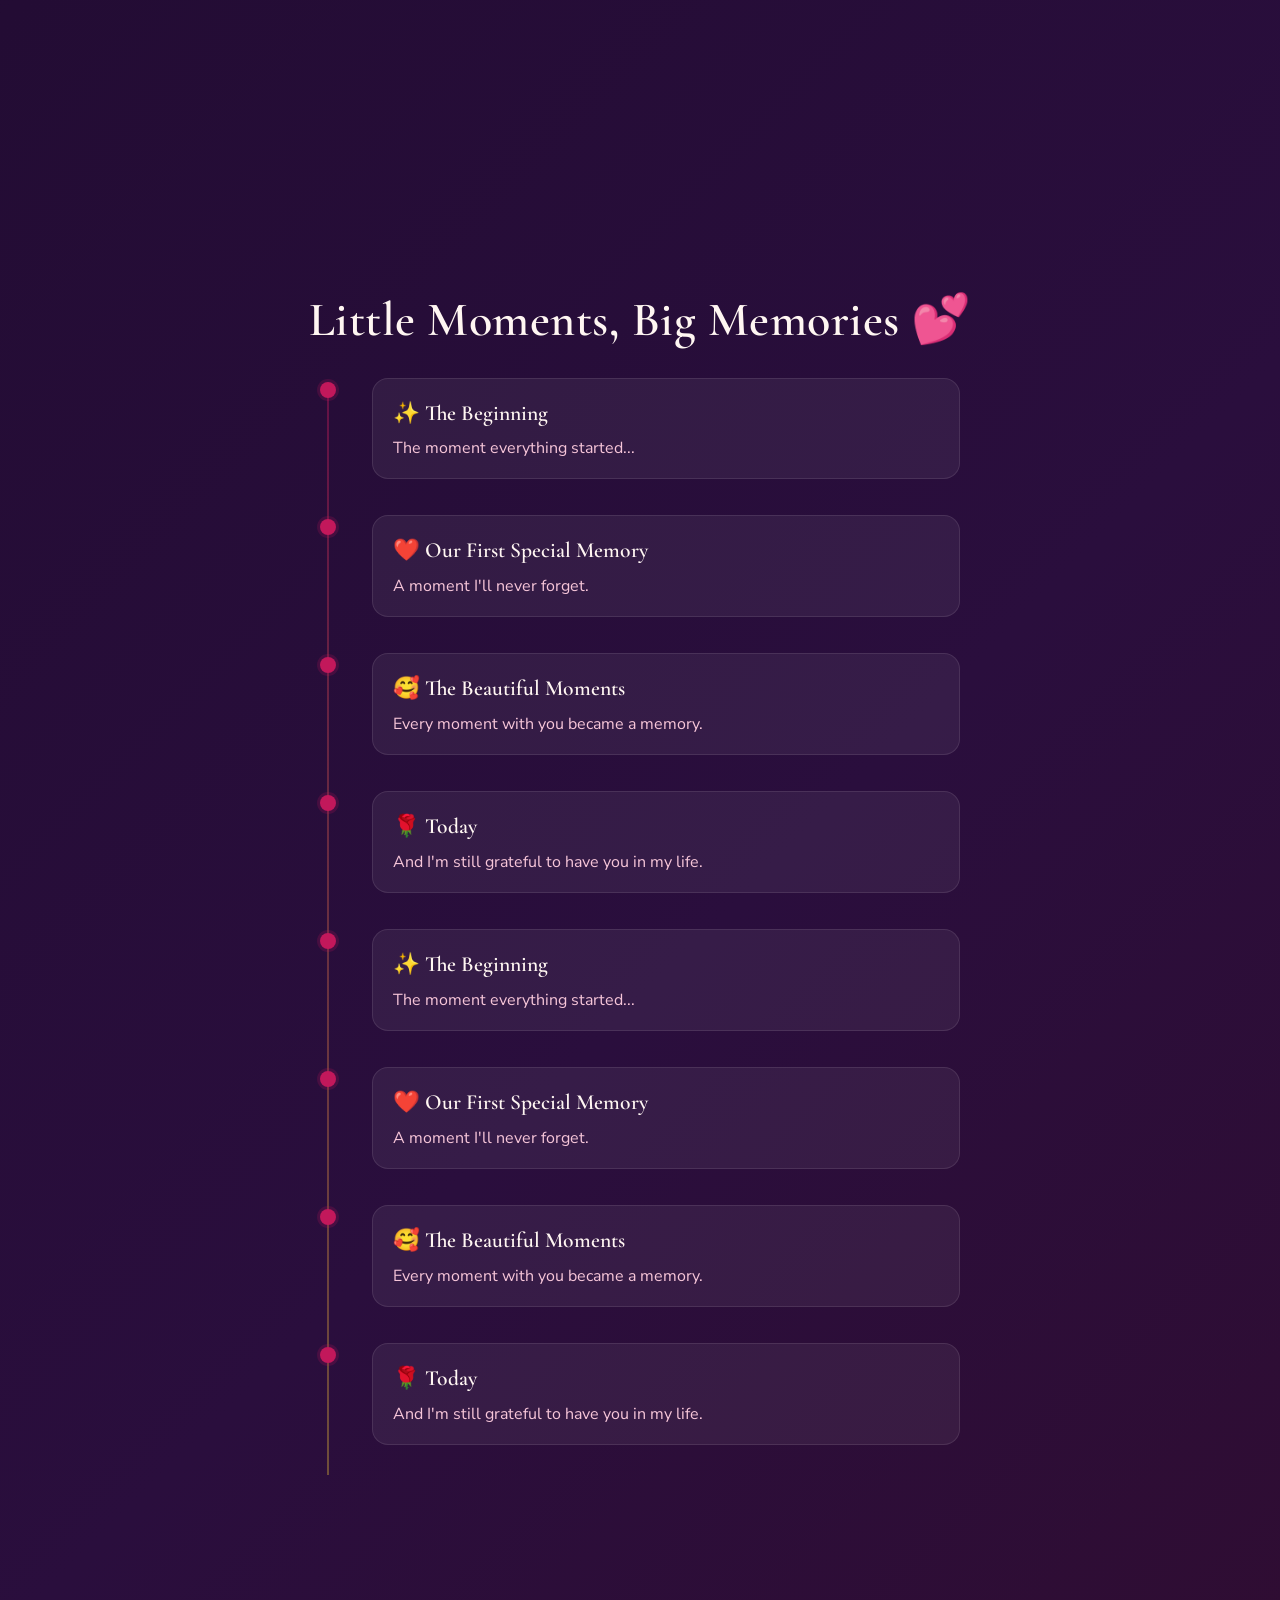
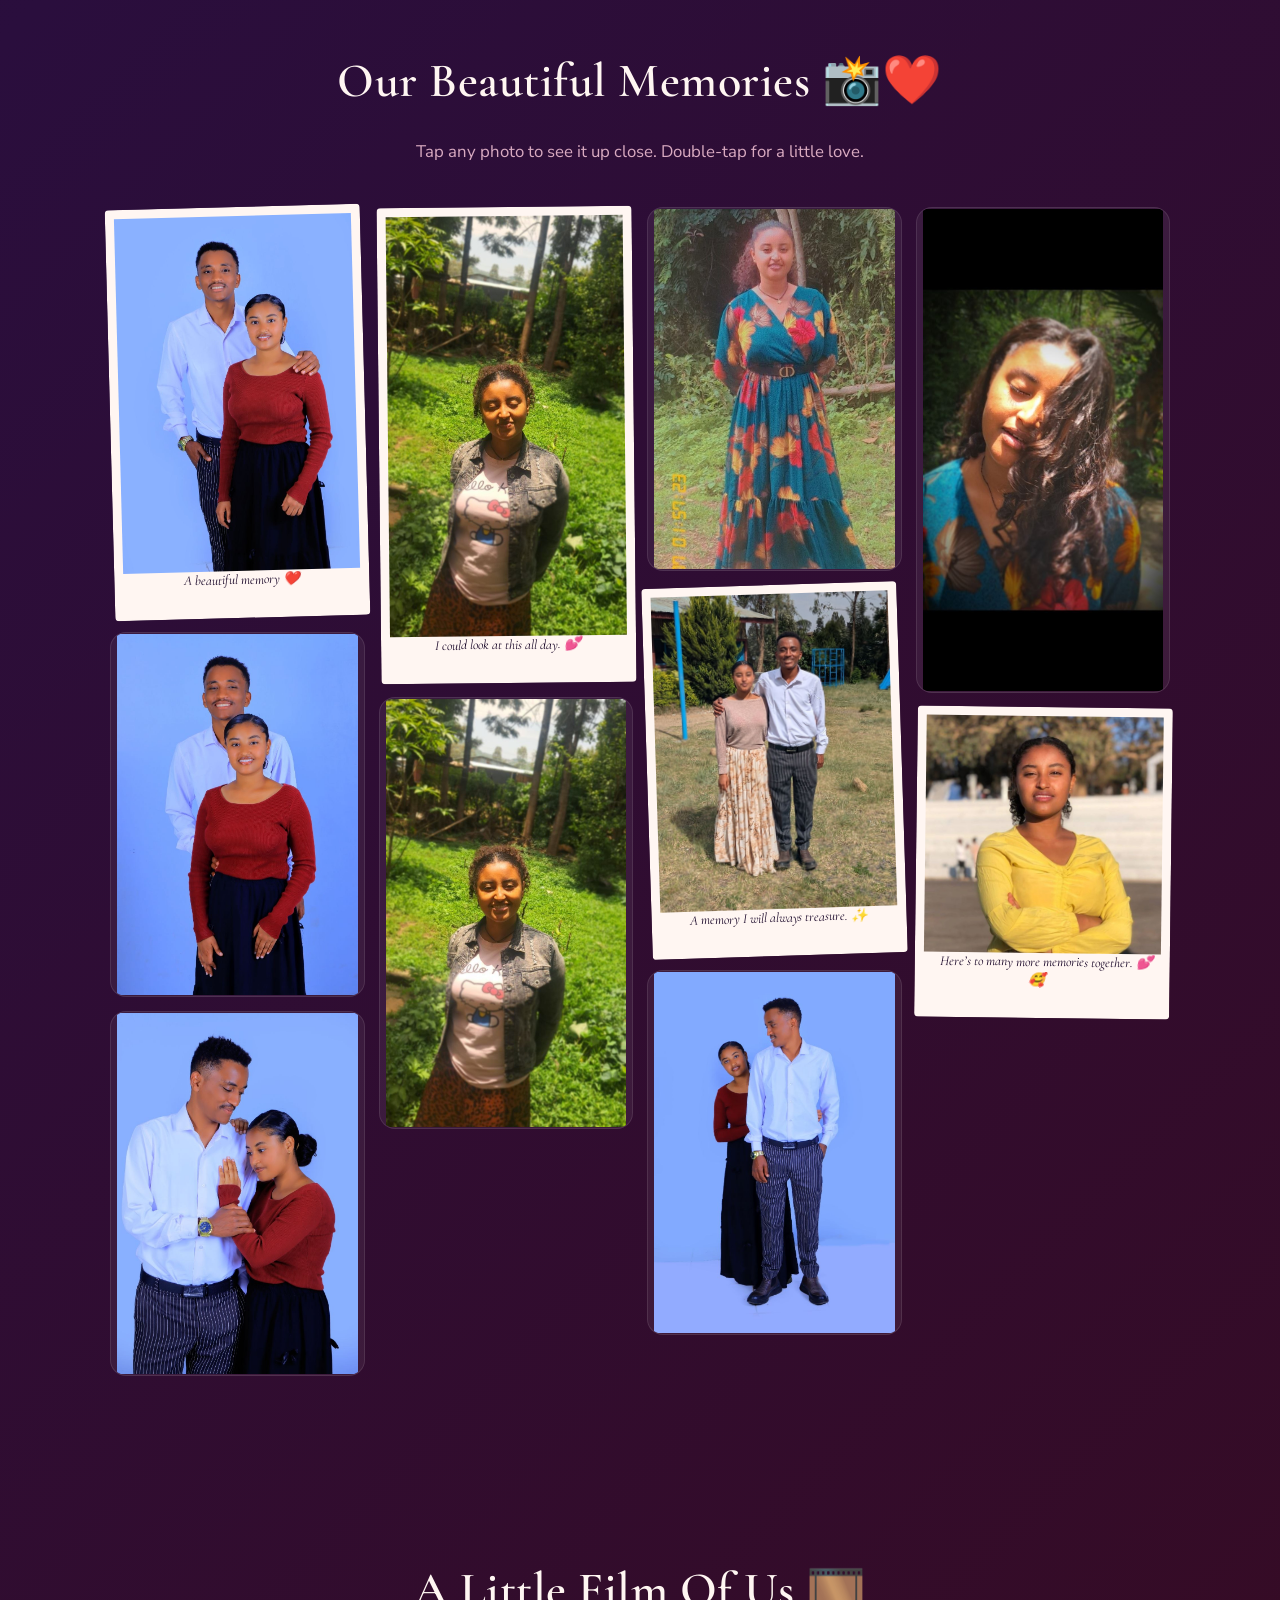
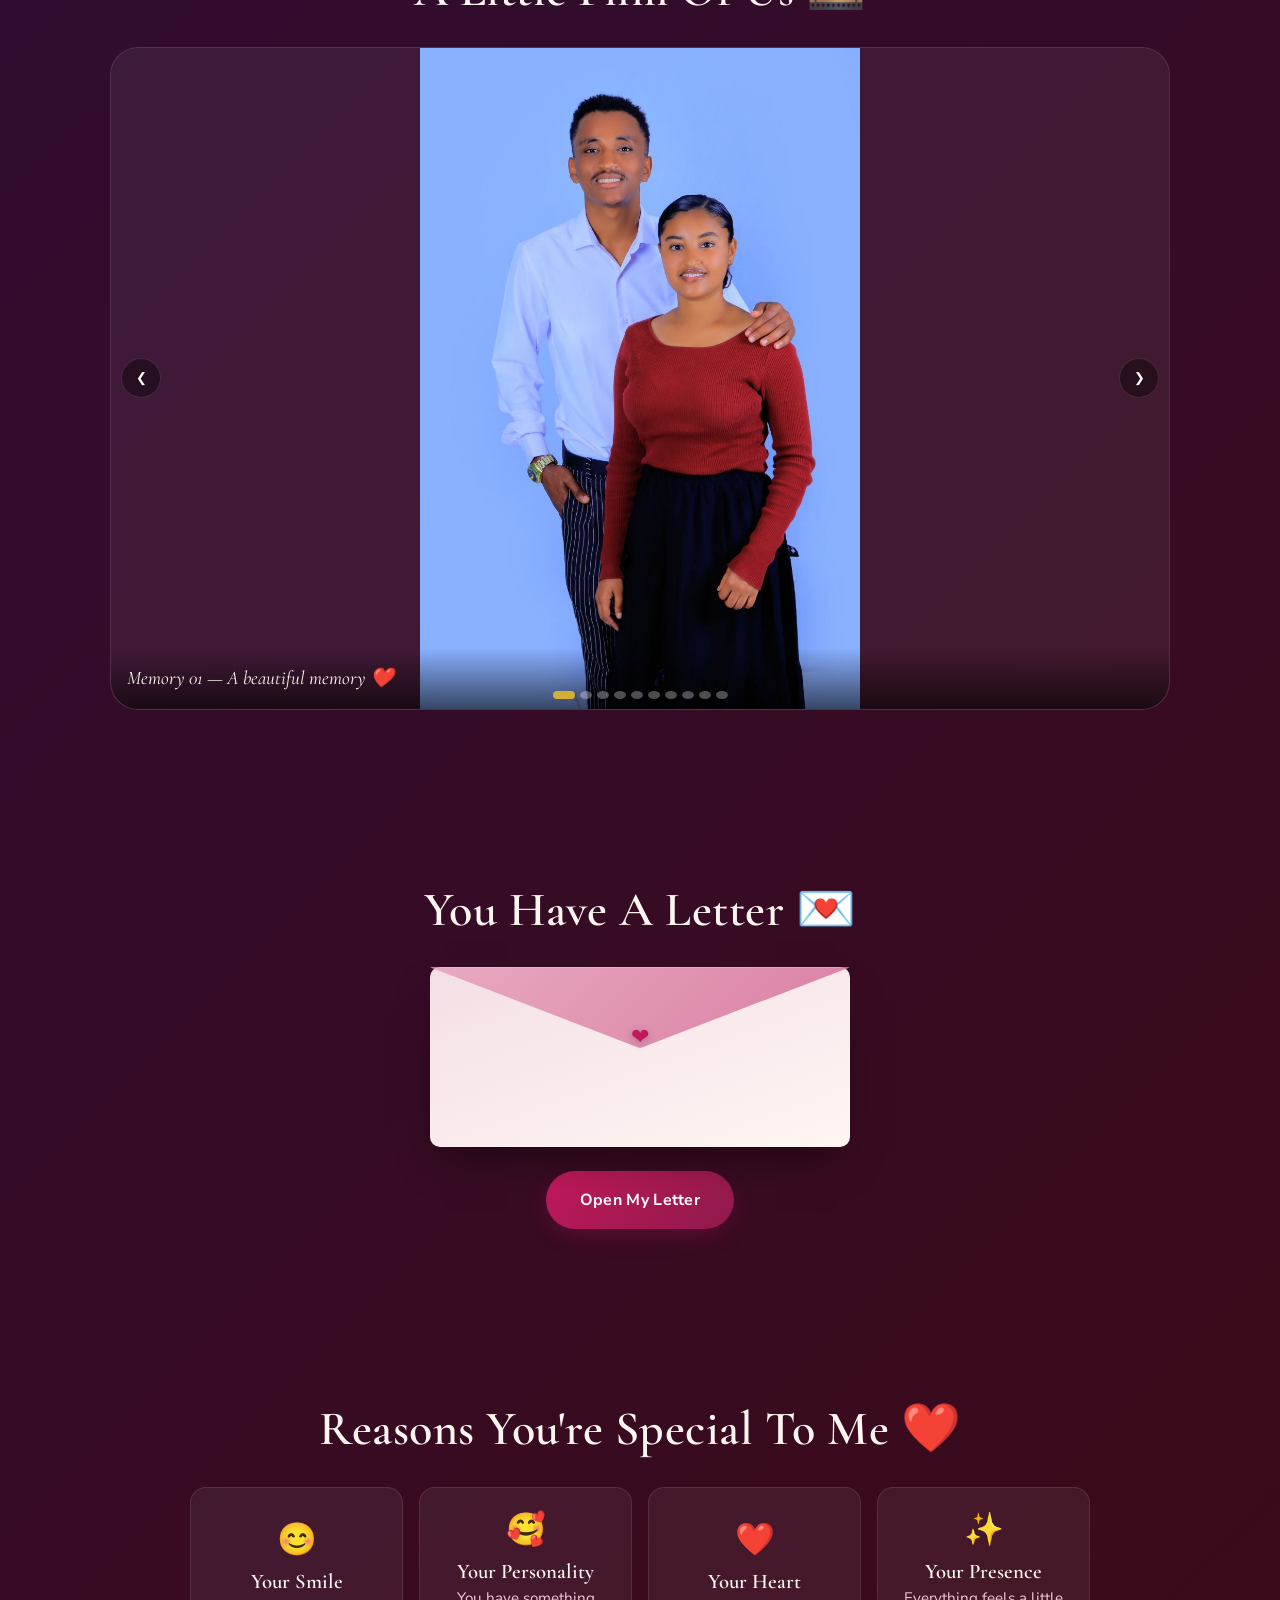
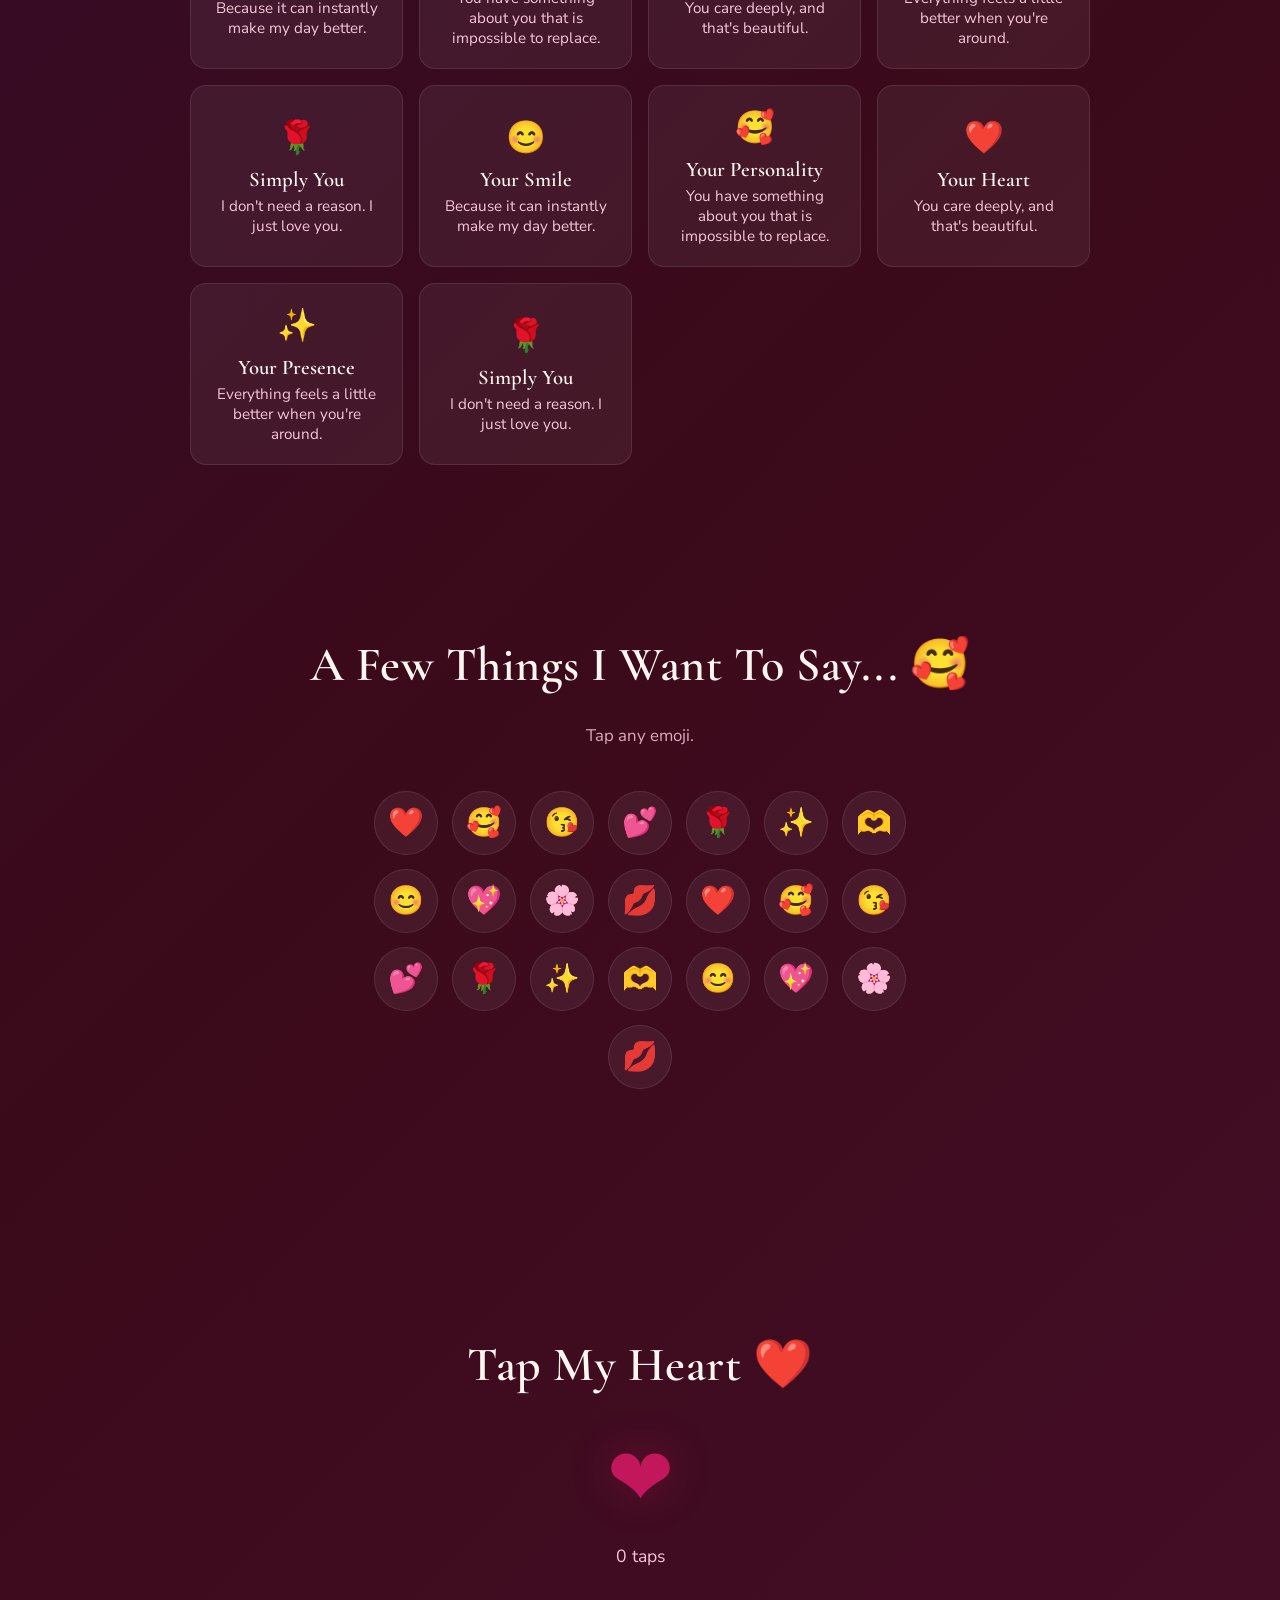
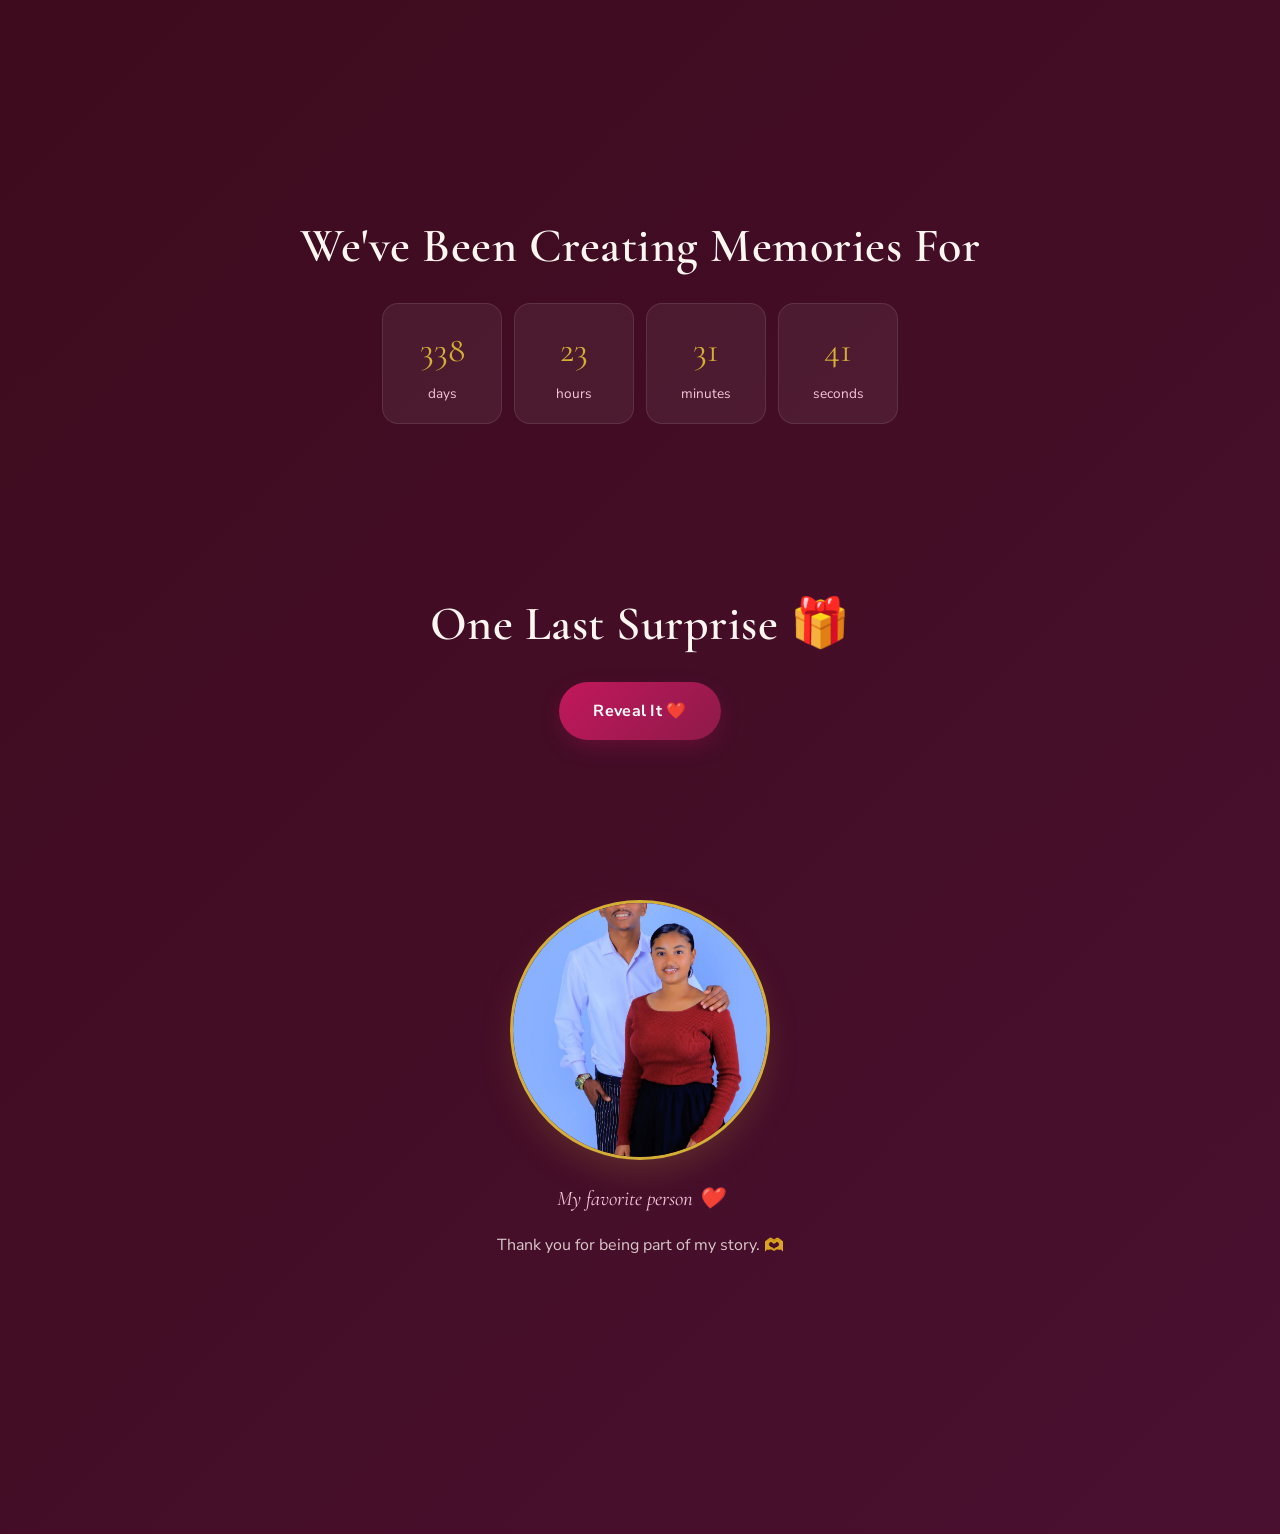
==== commit aaa21b7c: "Update romantic gift website" ====
--- a/romantic-gift/index.html
+++ b/romantic-gift/index.html
@@ -2,7 +2,7 @@
 <html lang="en">
 <head>
 <meta charset="UTF-8" />
-<meta name="viewport" content="width=device-width, initial-scale=1.0" />
+<meta name="viewport" content="width=device-width, initial-scale=1.0, maximum-scale=1.0, user-scalable=yes" />
 <title>For You ❤️</title>
 <meta name="description" content="A little love story, made just for you." />
 
@@ -14,11 +14,18 @@
 </head>
 <body>
 
-<!-- Floating hearts canvas layer (behind everything) -->
+<!-- Floating hearts background -->
 <div id="heart-field" aria-hidden="true"></div>
 
-<!-- Skip link for accessibility -->
+<!-- Skip link -->
 <a class="skip-link" href="#main">Skip to content</a>
+
+<!-- ============ LANGUAGE SWITCHER ============ -->
+<div class="lang-switcher" id="langSwitcher">
+  <button class="lang-btn" data-lang="en" aria-label="Switch to English">🇬🇧 EN</button>
+  <span class="lang-divider">|</span>
+  <button class="lang-btn" data-lang="am" aria-label="Switch to Amharic">🇪🇹 አማ</button>
+</div>
 
 <!-- ============ NAVIGATION ============ -->
 <nav class="nav" id="siteNav" aria-label="Story navigation">
@@ -29,14 +36,17 @@
     <span></span><span></span><span></span>
   </button>
   <ul class="nav__links" id="navLinks">
-    <li><a href="#opening" data-nav>Home</a></li>
-    <li><a href="#story" data-nav>Memories</a></li>
-    <li><a href="#gallery" data-nav>Gallery</a></li>
-    <li><a href="#letter" data-nav>Letter</a></li>
-    <li><a href="#reasons" data-nav>Reasons</a></li>
-    <li><a href="#surprise" data-nav>Surprise</a></li>
+    <li><a href="#opening" data-nav data-i18n="navHome">Home</a></li>
+    <li><a href="#story" data-nav data-i18n="navMemories">Memories</a></li>
+    <li><a href="#gallery" data-nav data-i18n="navGallery">Gallery</a></li>
+    <li><a href="#letter" data-nav data-i18n="navLetter">Letter</a></li>
+    <li><a href="#reasons" data-nav data-i18n="navReasons">Reasons</a></li>
+    <li><a href="#surprise" data-nav data-i18n="navSurprise">Surprise</a></li>
   </ul>
 </nav>
+
+<!-- ============ MOBILE MENU OVERLAY ============ -->
+<div class="nav-overlay" id="navOverlay"></div>
 
 <!-- Scroll progress bar -->
 <div class="progress-track" aria-hidden="true"><div class="progress-fill" id="progressFill"></div></div>
@@ -46,8 +56,8 @@
   <!-- ============ 1. OPENING / GIFT SCREEN ============ -->
   <section class="screen screen--opening" id="opening">
     <div class="opening__sparkles" aria-hidden="true"></div>
-    <p class="eyebrow-line">✨ I made something special for you ✨</p>
-    <h1 class="opening__title">For the most beautiful<br>person in my life <span class="heart-glyph">❤</span></h1>
+    <p class="eyebrow-line" data-i18n="eyebrow">✨ I made something special for you ✨</p>
+    <h1 class="opening__title" data-i18n="openingTitle">For the most<br>beautiful<br>person in my life <span class="heart-glyph">❤</span></h1>
 
     <button class="gift-box" id="giftBox" aria-label="Open your gift">
       <span class="gift-box__glow" aria-hidden="true"></span>
@@ -58,30 +68,30 @@
       <span class="gift-box__bow" aria-hidden="true">🎀</span>
     </button>
 
-    <button class="btn btn--primary" id="openGiftBtn">Open Your Gift 🎁</button>
-    <p class="opening__hint">(tap the box or the button)</p>
+    <button class="btn btn--primary" id="openGiftBtn" data-i18n="openGift">Open Your Gift 🎁</button>
+    <p class="opening__hint" data-i18n="giftHint">(tap the box or the button)</p>
   </section>
 
   <!-- ============ 2. WELCOME ============ -->
   <section class="screen screen--welcome" id="welcome" hidden>
     <div class="welcome__inner">
-      <h2 class="welcome__greeting">Hey, <span id="herNameWelcome">You</span> <span class="heart-glyph">❤</span></h2>
+      <h2 class="welcome__greeting"><span data-i18n="welcomeHey">Hey</span>, <span id="herNameWelcome">You</span> <span class="heart-glyph">❤</span></h2>
       <p class="welcome__type" id="typewriter" aria-live="polite"></p>
-      <button class="btn btn--ghost welcome__continue" id="continueBtn">Continue Our Story <span aria-hidden="true">→</span> ❤️</button>
-    </div>
-  </section>
-
-  <!-- ============ 3. TIMELINE / OUR STORY ============ -->
+      <button class="btn btn--ghost welcome__continue" id="continueBtn" data-i18n="continueStory">Continue Our Story <span aria-hidden="true">→</span> ❤️</button>
+    </div>
+  </section>
+
+  <!-- ============ 3. TIMELINE ============ -->
   <section class="section section--timeline" id="story">
-    <h2 class="section__title">Little Moments, Big Memories <span aria-hidden="true">💕</span></h2>
-    <div class="timeline" id="timeline"><!-- populated by JS from loveConfig.timeline --></div>
+    <h2 class="section__title" data-i18n="timelineTitle">Little Moments, Big Memories <span aria-hidden="true">💕</span></h2>
+    <div class="timeline" id="timeline"></div>
   </section>
 
   <!-- ============ 4. PHOTO GALLERY ============ -->
   <section class="section section--gallery" id="gallery">
-    <h2 class="section__title">Our Beautiful Memories <span aria-hidden="true">📸❤️</span></h2>
-    <p class="section__sub">Tap any photo to see it up close. Double-tap for a little love.</p>
-    <div class="masonry" id="masonryGallery"><!-- populated by JS --></div>
+    <h2 class="section__title" data-i18n="galleryTitle">Our Beautiful Memories <span aria-hidden="true">📸❤️</span></h2>
+    <p class="section__sub" data-i18n="gallerySub">Tap any photo to see it up close. Double-tap for a little love.</p>
+    <div class="masonry" id="masonryGallery"></div>
   </section>
 
   <!-- Lightbox -->
@@ -98,9 +108,9 @@
 
   <!-- ============ 5. SLIDESHOW ============ -->
   <section class="section section--slideshow">
-    <h2 class="section__title">A Little Film Of Us <span aria-hidden="true">🎞️</span></h2>
+    <h2 class="section__title" data-i18n="slideshowTitle">A Little Film Of Us <span aria-hidden="true">🎞️</span></h2>
     <div class="slideshow" id="slideshow">
-      <div class="slideshow__track" id="slideshowTrack"><!-- populated by JS --></div>
+      <div class="slideshow__track" id="slideshowTrack"></div>
       <button class="slideshow__arrow slideshow__arrow--prev" id="slidePrev" aria-label="Previous slide">&#10094;</button>
       <button class="slideshow__arrow slideshow__arrow--next" id="slideNext" aria-label="Next slide">&#10095;</button>
       <div class="slideshow__dots" id="slideDots"></div>
@@ -109,7 +119,7 @@
 
   <!-- ============ 6. LOVE LETTER ============ -->
   <section class="section section--letter" id="letter">
-    <h2 class="section__title">You Have A Letter <span aria-hidden="true">💌</span></h2>
+    <h2 class="section__title" data-i18n="letterTitle">You Have A Letter <span aria-hidden="true">💌</span></h2>
     <div class="envelope" id="envelope">
       <div class="envelope__body">
         <div class="envelope__flap"></div>
@@ -119,57 +129,65 @@
         <span class="envelope__seal" aria-hidden="true">❤</span>
       </div>
     </div>
-    <button class="btn btn--primary" id="openLetterBtn">Open My Letter</button>
-  </section>
+    <button class="btn btn--primary" id="openLetterBtn" data-i18n="openLetter">Open My Letter</button>
+  </section>
+
+  <!-- ============ LETTER MODAL ============ -->
+  <div class="letter-modal" id="letterModal">
+    <div class="letter-modal__content">
+      <button class="letter-modal__close" id="letterModalClose" aria-label="Close letter">✕</button>
+      <p class="letter-modal__text" id="letterModalText"></p>
+    </div>
+  </div>
 
   <!-- ============ 7. REASONS ============ -->
   <section class="section section--reasons" id="reasons">
-    <h2 class="section__title">Reasons You're Special To Me <span aria-hidden="true">❤️</span></h2>
-    <div class="reasons-grid" id="reasonsGrid"><!-- populated by JS --></div>
+    <h2 class="section__title" data-i18n="reasonsTitle">Reasons You're Special To Me <span aria-hidden="true">❤️</span></h2>
+    <div class="reasons-grid" id="reasonsGrid"></div>
   </section>
 
   <!-- ============ 8. EMOJI INTERACTION ============ -->
   <section class="section section--emoji">
-    <h2 class="section__title">A Few Things I Want To Say... <span aria-hidden="true">🥰</span></h2>
-    <p class="section__sub">Tap any emoji.</p>
-    <div class="emoji-field" id="emojiField"><!-- populated by JS --></div>
+    <h2 class="section__title" data-i18n="emojiTitle">A Few Things I Want To Say... <span aria-hidden="true">🥰</span></h2>
+    <p class="section__sub" data-i18n="emojiSub">Tap any emoji.</p>
+    <div class="emoji-field" id="emojiField"></div>
     <p class="emoji-message" id="emojiMessage" aria-live="polite">&nbsp;</p>
   </section>
 
   <!-- ============ 9. INTERACTIVE HEART ============ -->
   <section class="section section--heart-tap">
-    <h2 class="section__title">Tap My Heart <span aria-hidden="true">❤️</span></h2>
+    <h2 class="section__title" data-i18n="heartTitle">Tap My Heart <span aria-hidden="true">❤️</span></h2>
     <button class="heart-tap" id="heartTap" aria-label="Tap the heart">
       <span aria-hidden="true">❤</span>
     </button>
-    <p class="heart-tap__count"><span id="heartCount">0</span> taps</p>
+    <p class="heart-tap__count"><span id="heartCount">0</span> <span data-i18n="taps">taps</span></p>
     <p class="heart-tap__msg" id="heartMsg" aria-live="polite">&nbsp;</p>
   </section>
 
   <!-- ============ 10. LOVE COUNTER ============ -->
   <section class="section section--counter" id="loveCounter" hidden>
-    <h2 class="section__title">We've Been Creating Memories For</h2>
+    <h2 class="section__title" data-i18n="counterTitle">We've Been Creating Memories For</h2>
     <div class="counter-grid">
-      <div class="counter-box"><span id="cDays">0</span><small>days</small></div>
-      <div class="counter-box"><span id="cHours">0</span><small>hours</small></div>
-      <div class="counter-box"><span id="cMinutes">0</span><small>minutes</small></div>
-      <div class="counter-box"><span id="cSeconds">0</span><small>seconds</small></div>
+      <div class="counter-box"><span id="cDays">0</span><small data-i18n="days">days</small></div>
+      <div class="counter-box"><span id="cHours">0</span><small data-i18n="hours">hours</small></div>
+      <div class="counter-box"><span id="cMinutes">0</span><small data-i18n="minutes">minutes</small></div>
+      <div class="counter-box"><span id="cSeconds">0</span><small data-i18n="seconds">seconds</small></div>
     </div>
   </section>
 
   <!-- ============ 11. FINAL SURPRISE ============ -->
   <section class="section section--surprise" id="surprise">
     <div class="surprise__pre" id="surprisePre">
-      <h2 class="section__title">One Last Surprise <span aria-hidden="true">🎁</span></h2>
-      <button class="btn btn--primary" id="revealBtn">Reveal It ❤️</button>
+      <h2 class="section__title" data-i18n="surpriseTitle">One Last Surprise <span aria-hidden="true">🎁</span></h2>
+      <button class="btn btn--primary" id="revealBtn" data-i18n="revealBtn">Reveal It ❤️</button>
     </div>
     <div class="surprise__reveal" id="surpriseReveal" hidden>
-      <p class="surprise__lead">If I could give you one thing...</p>
-      <p class="surprise__body">I would give you the ability<br>to see yourself through my eyes.</p>
-      <p class="surprise__body">Then you would finally understand<br>how incredibly special you are to me. ❤️</p>
-      <h3 class="surprise__final">I Love You <span class="heart-glyph">❤</span></h3>
+      <p class="surprise__lead" data-i18n="surpriseLead">If I could give you one thing...</p>
+      <p class="surprise__body" data-i18n="surpriseBody1">I would give you the ability<br>to see yourself through my eyes.</p>
+      <p class="surprise__body" data-i18n="surpriseBody2">Then you would finally understand<br>how incredibly special you are to me. ❤️</p>
+      <h3 class="surprise__final" data-i18n="finalMessage">I Love You <span class="heart-glyph">❤</span></h3>
       <p class="surprise__name" id="herNameFinal">You</p>
-      <p class="surprise__forever">Forever &amp; Always ✨</p>
+      <p class="surprise__forever" data-i18n="forever">Forever &amp; Always ✨</p>
     </div>
   </section>
 
@@ -178,8 +196,8 @@
     <div class="final-photo" id="finalPhoto">
       <img id="finalPhotoImg" alt="A favorite photo of you" />
     </div>
-    <p class="final-photo__caption">My favorite person ❤️</p>
-    <p class="final-photo__thanks">Thank you for being part of my story. 🫶</p>
+    <p class="final-photo__caption" data-i18n="finalCaption">My favorite person ❤️</p>
+    <p class="final-photo__thanks" data-i18n="finalThanks">Thank you for being part of my story. 🫶</p>
   </section>
 
 </main>
@@ -187,28 +205,14 @@
 <!-- ============ SECRET MESSAGE MODAL ============ -->
 <div class="secret-modal" id="secretModal" role="dialog" aria-modal="true" aria-label="Secret message" hidden>
   <div class="secret-modal__card">
-    <p>🤫 You found my secret...</p>
-    <p>I love you more than this website could ever explain. ❤️</p>
-    <button class="btn btn--ghost" id="secretClose">Close</button>
+    <p data-i18n="secretFound">🤫 You found my secret...</p>
+    <p data-i18n="secretMessage">I love you more than this website could ever explain. ❤️</p>
+    <button class="btn btn--ghost" id="secretClose" data-i18n="close">Close</button>
   </div>
 </div>
 
-<!-- ============ MUSIC PLAYER ============ -->
-<div class="music-player" id="musicPlayer">
-  <button class="music-player__toggle" id="musicToggle" aria-label="Play our song" aria-pressed="false">
-    <span class="music-player__icon" aria-hidden="true">🎵</span>
-  </button>
-  <div class="music-player__panel" id="musicPanel">
-    <p class="music-player__title">Our Song</p>
-    <button class="music-player__play" id="musicPlay" aria-label="Play or pause">▶</button>
-    <input type="range" id="musicVolume" min="0" max="1" step="0.01" value="0.6" aria-label="Volume" />
-  </div>
-  <audio id="bgAudio" src="assets/music/romantic-song.mp3" loop preload="none"></audio>
-</div>
-
-<!-- Confetti / heart-burst canvas -->
 <canvas id="fxCanvas" aria-hidden="true"></canvas>
 
 <script src="script.js"></script>
 </body>
-</html>
+</html>
--- a/romantic-gift/style.css
+++ b/romantic-gift/style.css
@@ -1,18 +1,9 @@
 /* =========================================================
-   ROMANTIC GIFT WEBSITE — STYLESHEET
-   Palette:
-     --burgundy   #3B0A1A  (deepest background)
-     --plum       #2A0E3D  (secondary background)
-     --rose       #C2185B  (primary accent)
-     --pink       #F7C6D9  (soft highlight)
-     --gold       #D4AF37  (warm accent, sparing)
-     --cream      #FFF6F2  (text on dark)
-   Type:
-     Display  — 'Cormorant Garamond' (romantic serif, for headings + letter)
-     Body     — 'Nunito Sans' (warm, legible sans for everything else)
+   ROMANTIC GIFT WEBSITE — CRYSTAL CLEAR DESIGN
+   NO BLUR, FULLY RESPONSIVE, OPTIMIZED
    ========================================================= */
 
-:root{
+:root {
   --burgundy: #3b0a1a;
   --plum: #2a0e3d;
   --plum-deep: #1c0a2b;
@@ -23,28 +14,40 @@
   --cream: #fff6f2;
   --white: #ffffff;
 
-  --bg-gradient: radial-gradient(120% 120% at 50% 0%, #4a1030 0%, #2a0e3d 45%, #1c0a2b 100%);
-  --card-glass: rgba(255, 246, 242, 0.06);
-  --card-border: rgba(255, 246, 242, 0.14);
+  --bg-gradient: linear-gradient(135deg, #1c0a2b 0%, #2a0e3d 30%, #3b0a1a 70%, #4a1030 100%);
+  --card-bg: rgba(255, 246, 242, 0.06);
+  --card-border: rgba(255, 246, 242, 0.10);
+  --card-hover: rgba(194, 24, 91, 0.12);
 
   --font-display: 'Cormorant Garamond', Georgia, serif;
   --font-body: 'Nunito Sans', -apple-system, BlinkMacSystemFont, sans-serif;
 
-  --ease: cubic-bezier(.22,.9,.35,1);
+  --ease: cubic-bezier(0.22, 0.9, 0.35, 1);
   --radius-lg: 28px;
-  --radius-md: 18px;
+  --radius-md: 16px;
   --radius-sm: 10px;
 
   color-scheme: dark;
 }
 
-*, *::before, *::after{ box-sizing: border-box; }
-
-html{ scroll-behavior: smooth; }
-
-@media (prefers-reduced-motion: reduce){
-  html{ scroll-behavior: auto; }
-  *, *::before, *::after{
+*,
+*::before,
+*::after {
+  box-sizing: border-box;
+}
+
+html {
+  scroll-behavior: smooth;
+  -webkit-text-size-adjust: 100%;
+}
+
+@media (prefers-reduced-motion: reduce) {
+  html {
+    scroll-behavior: auto;
+  }
+  *,
+  *::before,
+  *::after {
     animation-duration: 0.01ms !important;
     animation-iteration-count: 1 !important;
     transition-duration: 0.01ms !important;
@@ -52,27 +55,41 @@
   }
 }
 
-body{
+body {
   margin: 0;
+  padding: 0;
   font-family: var(--font-body);
   background: var(--bg-gradient);
   color: var(--cream);
   overflow-x: hidden;
-  line-height: 1.6;
-}
-
-h1, h2, h3{
+  line-height: 1.7;
+  min-height: 100vh;
+  min-height: 100dvh;
+}
+
+h1,
+h2,
+h3 {
   font-family: var(--font-display);
   font-weight: 600;
   margin: 0;
   color: var(--cream);
 }
 
-img{ max-width: 100%; display: block; }
-
-button{ font-family: inherit; cursor: pointer; }
-
-.skip-link{
+img {
+  max-width: 100%;
+  display: block;
+  height: auto;
+}
+
+button {
+  font-family: inherit;
+  cursor: pointer;
+  -webkit-tap-highlight-color: transparent;
+}
+
+/* ========== SKIP LINK ========== */
+.skip-link {
   position: absolute;
   left: -999px;
   top: 0;
@@ -82,69 +99,152 @@
   border-radius: 0 0 8px 0;
   z-index: 999;
 }
-.skip-link:focus{ left: 0; }
-
-:focus-visible{
+.skip-link:focus {
+  left: 0;
+}
+
+:focus-visible {
   outline: 2px solid var(--gold);
   outline-offset: 3px;
 }
 
-/* ---------- layout helpers ---------- */
-.section{
+/* ========== LANGUAGE SWITCHER ========== */
+.lang-switcher {
+  position: fixed;
+  top: 18px;
+  right: 18px;
+  z-index: 55;
+  display: flex;
+  align-items: center;
+  gap: 4px;
+  background: rgba(28, 10, 43, 0.85);
+  border: 1px solid var(--card-border);
+  border-radius: 999px;
+  padding: 4px 8px;
+  font-size: 0.7rem;
+}
+
+.lang-btn {
+  background: none;
+  border: none;
+  color: var(--cream);
+  padding: 4px 8px;
+  border-radius: 999px;
+  font-size: 0.7rem;
+  font-weight: 600;
+  transition: background 0.2s var(--ease), color 0.2s var(--ease);
+  letter-spacing: 0.5px;
+}
+
+.lang-btn:hover {
+  background: rgba(255, 255, 255, 0.06);
+}
+
+.lang-btn.is-active {
+  background: var(--rose);
+  color: var(--white);
+}
+
+.lang-divider {
+  color: rgba(255, 255, 255, 0.2);
+}
+
+@media (max-width: 480px) {
+  .lang-switcher {
+    top: 12px;
+    right: 12px;
+    padding: 3px 6px;
+    font-size: 0.6rem;
+  }
+  .lang-btn {
+    font-size: 0.6rem;
+    padding: 3px 6px;
+  }
+}
+
+@media (max-width: 360px) {
+  .lang-switcher {
+    top: 10px;
+    right: 10px;
+    padding: 2px 5px;
+  }
+  .lang-btn {
+    font-size: 0.55rem;
+    padding: 2px 5px;
+  }
+}
+
+/* ========== LAYOUT HELPERS ========== */
+.section {
   position: relative;
-  padding: 110px 24px;
+  padding: 80px 20px;
   max-width: 1100px;
   margin: 0 auto;
 }
-.section__title{
-  font-size: clamp(2rem, 4vw, 3rem);
+
+.section__title {
+  font-size: clamp(1.6rem, 4vw, 3rem);
   text-align: center;
   margin-bottom: 16px;
-  letter-spacing: 0.2px;
-}
-.section__sub{
+  letter-spacing: 0.5px;
+}
+
+.section__sub {
   text-align: center;
   color: var(--pink);
   opacity: 0.85;
-  margin: 0 auto 56px;
+  margin: 0 auto 40px;
   max-width: 46ch;
-  font-size: 1.05rem;
-}
-.eyebrow-line{
+  font-size: clamp(0.95rem, 2vw, 1.05rem);
+}
+
+.eyebrow-line {
   font-family: var(--font-display);
   font-style: italic;
-  font-size: 1.15rem;
+  font-size: clamp(0.95rem, 2vw, 1.15rem);
   color: var(--pink);
   margin: 0 0 18px;
   text-align: center;
 }
-.heart-glyph{ color: var(--rose-light); }
-
-/* ---------- floating heart field (global ambient particles) ---------- */
-#heart-field{
+
+.heart-glyph {
+  color: var(--rose-light);
+}
+
+/* ========== FLOATING HEARTS - OPTIMIZED ========== */
+#heart-field {
   position: fixed;
   inset: 0;
   pointer-events: none;
   z-index: 1;
   overflow: hidden;
 }
-.floaty{
+
+.floaty {
   position: absolute;
   bottom: -40px;
   color: var(--pink);
-  opacity: 0.55;
-  will-change: transform, opacity;
+  opacity: 0.3;
+  will-change: transform;
   animation: floatUp linear forwards;
-  filter: drop-shadow(0 0 6px rgba(247,198,217,0.35));
-}
-@keyframes floatUp{
-  0%   { transform: translateY(0) translateX(0) rotate(0deg); opacity: 0; }
-  10%  { opacity: 0.6; }
-  100% { transform: translateY(-110vh) translateX(var(--drift, 20px)) rotate(25deg); opacity: 0; }
-}
-
-/* ---------- nav ---------- */
-.nav{
+}
+
+@keyframes floatUp {
+  0% {
+    transform: translateY(0) translateX(0) rotate(0deg);
+    opacity: 0;
+  }
+  10% {
+    opacity: 0.35;
+  }
+  100% {
+    transform: translateY(-110vh) translateX(var(--drift, 20px)) rotate(25deg);
+    opacity: 0;
+  }
+}
+
+/* ========== NAVIGATION ========== */
+.nav {
   position: fixed;
   top: 18px;
   left: 50%;
@@ -152,351 +252,751 @@
   z-index: 50;
   display: flex;
   align-items: center;
-  gap: 6px;
-  background: rgba(28, 10, 43, 0.55);
-  backdrop-filter: blur(14px);
-  -webkit-backdrop-filter: blur(14px);
+  gap: 4px;
+  background: rgba(28, 10, 43, 0.92);
   border: 1px solid var(--card-border);
   border-radius: 999px;
-  padding: 8px 10px;
-}
-.nav__logo{
+  padding: 4px 6px;
+  max-width: 92vw;
+}
+
+.nav__logo {
   background: none;
   border: none;
   color: var(--rose-light);
-  font-size: 1.1rem;
-  width: 34px; height: 34px;
+  font-size: 1rem;
+  width: 30px;
+  height: 30px;
   border-radius: 50%;
-  display: grid; place-items: center;
+  display: grid;
+  place-items: center;
   transition: transform 0.2s var(--ease);
-}
-.nav__logo:hover{ transform: scale(1.15); }
-.nav__logo-heart{ animation: gentleBeat 2.4s ease-in-out infinite; display: inline-block; }
-@keyframes gentleBeat{
-  0%, 100%{ transform: scale(1); }
-  50%{ transform: scale(1.15); }
-}
-.nav__links{
+  flex-shrink: 0;
+}
+
+.nav__logo:hover {
+  transform: scale(1.15);
+}
+
+.nav__logo-heart {
+  animation: gentleBeat 2.4s ease-in-out infinite;
+  display: inline-block;
+}
+
+@keyframes gentleBeat {
+  0%,
+  100% {
+    transform: scale(1);
+  }
+  50% {
+    transform: scale(1.15);
+  }
+}
+
+.nav__links {
   list-style: none;
   display: flex;
-  gap: 4px;
-  margin: 0; padding: 0;
-}
-.nav__links a{
+  gap: 2px;
+  margin: 0;
+  padding: 0;
+  flex-wrap: nowrap;
+}
+
+.nav__links a {
   display: block;
-  padding: 8px 14px;
+  padding: 6px 10px;
   border-radius: 999px;
   color: var(--cream);
   text-decoration: none;
-  font-size: 0.88rem;
+  font-size: clamp(0.7rem, 1.2vw, 0.88rem);
   font-weight: 600;
   transition: background 0.2s var(--ease), color 0.2s var(--ease);
-}
-.nav__links a:hover, .nav__links a.is-active{
+  white-space: nowrap;
+}
+
+.nav__links a:hover,
+.nav__links a.is-active {
   background: var(--rose);
   color: var(--white);
 }
-.nav__toggle{
+
+.nav__toggle {
   display: none;
   background: none;
   border: none;
-  width: 34px; height: 34px;
+  width: 30px;
+  height: 30px;
   flex-direction: column;
   justify-content: center;
   align-items: center;
   gap: 4px;
-}
-.nav__toggle span{
-  width: 18px; height: 2px;
+  flex-shrink: 0;
+}
+
+.nav__toggle span {
+  width: 16px;
+  height: 2px;
   background: var(--cream);
   border-radius: 2px;
-}
-
-@media (max-width: 720px){
-  .nav{ left: 16px; right: 16px; transform: none; width: auto; justify-content: space-between; }
-  .nav__toggle{ display: flex; }
-  .nav__links{
+  transition: all 0.3s var(--ease);
+  transform-origin: center;
+}
+
+.nav__toggle.is-active span:nth-child(1) {
+  transform: rotate(45deg) translate(5px, 5px);
+}
+
+.nav__toggle.is-active span:nth-child(2) {
+  opacity: 0;
+  transform: scaleX(0);
+}
+
+.nav__toggle.is-active span:nth-child(3) {
+  transform: rotate(-45deg) translate(5px, -5px);
+}
+
+/* ========== MOBILE MENU ========== */
+.nav-overlay {
+  display: none;
+  position: fixed;
+  inset: 0;
+  background: rgba(0, 0, 0, 0.5);
+  z-index: 45;
+  opacity: 0;
+  transition: opacity 0.3s var(--ease);
+}
+
+.nav-overlay.is-active {
+  display: block;
+  opacity: 1;
+}
+
+@media (max-width: 768px) {
+  .nav {
+    left: 12px;
+    right: 12px;
+    transform: none;
+    width: auto;
+    justify-content: space-between;
+    border-radius: 999px;
+    padding: 6px 12px;
+    background: rgba(28, 10, 43, 0.95);
+    max-width: calc(100% - 24px);
+  }
+
+  .nav__toggle {
+    display: flex;
+  }
+
+  .nav__links {
     position: absolute;
-    top: 52px; left: 0; right: 0;
-    background: rgba(28,10,43,0.96);
-    border-radius: 18px;
+    top: 52px;
+    left: 0;
+    right: 0;
+    background: rgba(28, 10, 43, 0.98);
+    border-radius: 16px;
     flex-direction: column;
-    padding: 10px;
+    padding: 12px 8px;
     display: none;
     border: 1px solid var(--card-border);
-  }
-  .nav__links.is-open{ display: flex; }
-  .nav__links a{ padding: 12px 16px; }
-}
-
-/* ---------- scroll progress ---------- */
-.progress-track{
+    gap: 4px;
+    max-height: 80vh;
+    overflow-y: auto;
+    box-shadow: 0 20px 40px -12px rgba(0, 0, 0, 0.5);
+  }
+
+  .nav__links.is-open {
+    display: flex;
+    animation: slideDown 0.3s var(--ease);
+  }
+
+  @keyframes slideDown {
+    from {
+      opacity: 0;
+      transform: translateY(-10px);
+    }
+    to {
+      opacity: 1;
+      transform: translateY(0);
+    }
+  }
+
+  .nav__links a {
+    padding: 14px 16px;
+    font-size: 1rem;
+    white-space: normal;
+    text-align: left;
+    border-radius: 10px;
+    width: 100%;
+    display: block;
+  }
+
+  .nav__links a:hover,
+  .nav__links a:active {
+    background: var(--rose);
+    color: var(--white);
+  }
+
+  .nav__logo {
+    width: 30px;
+    height: 30px;
+    font-size: 0.95rem;
+  }
+}
+
+@media (max-width: 480px) {
+  .nav {
+    top: 12px;
+    left: 10px;
+    right: 10px;
+    padding: 4px 8px;
+    max-width: calc(100% - 20px);
+  }
+
+  .nav__logo {
+    width: 26px;
+    height: 26px;
+    font-size: 0.85rem;
+  }
+
+  .nav__toggle {
+    width: 26px;
+    height: 26px;
+  }
+
+  .nav__toggle span {
+    width: 14px;
+  }
+
+  .nav__links {
+    top: 44px;
+    padding: 8px 6px;
+  }
+
+  .nav__links a {
+    padding: 12px 14px;
+    font-size: 0.9rem;
+  }
+}
+
+@media (max-width: 360px) {
+  .nav {
+    top: 10px;
+    left: 8px;
+    right: 8px;
+    padding: 3px 6px;
+    max-width: calc(100% - 16px);
+  }
+
+  .nav__logo {
+    width: 22px;
+    height: 22px;
+    font-size: 0.75rem;
+  }
+
+  .nav__toggle {
+    width: 22px;
+    height: 22px;
+  }
+
+  .nav__toggle span {
+    width: 12px;
+    height: 1.5px;
+  }
+
+  .nav__links {
+    top: 38px;
+    padding: 6px 4px;
+  }
+
+  .nav__links a {
+    padding: 10px 12px;
+    font-size: 0.8rem;
+  }
+}
+
+/* ========== SCROLL PROGRESS ========== */
+.progress-track {
   position: fixed;
-  top: 0; left: 0; right: 0;
-  height: 3px;
-  background: rgba(255,255,255,0.08);
+  top: 0;
+  left: 0;
+  right: 0;
+  height: 2px;
+  background: rgba(255, 255, 255, 0.08);
   z-index: 60;
 }
-.progress-fill{
+
+.progress-fill {
   height: 100%;
   width: 0%;
   background: linear-gradient(90deg, var(--rose), var(--gold));
   transition: width 0.1s linear;
 }
 
-/* ---------- buttons ---------- */
-.btn{
+/* ========== BUTTONS ========== */
+.btn {
   border: none;
   border-radius: 999px;
-  padding: 16px 34px;
-  font-size: 1rem;
+  padding: clamp(14px, 2.5vw, 18px) clamp(24px, 4vw, 34px);
+  font-size: clamp(0.9rem, 1.5vw, 1rem);
   font-weight: 700;
-  letter-spacing: 0.2px;
+  letter-spacing: 0.3px;
   transition: transform 0.25s var(--ease), box-shadow 0.25s var(--ease);
-}
-.btn--primary{
+  touch-action: manipulation;
+  min-height: 48px;
+}
+
+.btn--primary {
   background: linear-gradient(135deg, var(--rose) 0%, #8e1a4a 100%);
   color: var(--white);
-  box-shadow: 0 10px 30px -8px rgba(194, 24, 91, 0.65);
-}
-.btn--primary:hover{ transform: translateY(-3px); box-shadow: 0 16px 36px -8px rgba(194,24,91,0.75); }
-.btn--ghost{
+  box-shadow: 0 8px 24px -6px rgba(194, 24, 91, 0.35);
+}
+
+.btn--primary:hover {
+  transform: translateY(-2px);
+  box-shadow: 0 12px 32px -6px rgba(194, 24, 91, 0.45);
+}
+
+.btn--primary:active {
+  transform: scale(0.97);
+}
+
+.btn--ghost {
   background: transparent;
   border: 1.5px solid var(--pink);
   color: var(--cream);
 }
-.btn--ghost:hover{ background: rgba(247,198,217,0.12); transform: translateY(-2px); }
+
+.btn--ghost:hover {
+  background: rgba(247, 198, 217, 0.08);
+  transform: translateY(-2px);
+}
+
+.btn--ghost:active {
+  transform: scale(0.97);
+}
 
 /* =========================================================
    1. OPENING SCREEN
    ========================================================= */
-.screen{
+.screen {
   min-height: 100svh;
+  min-height: 100dvh;
   display: flex;
   flex-direction: column;
   align-items: center;
   justify-content: center;
   text-align: center;
-  padding: 32px 24px;
+  padding: 24px 16px;
   position: relative;
   z-index: 2;
 }
-.opening__title{
-  font-size: clamp(2rem, 6vw, 3.4rem);
-  line-height: 1.2;
-  margin-bottom: 44px;
+
+.opening__title {
+  font-size: clamp(2rem, 7vw, 4rem);
+  line-height: 1.1;
+  margin-bottom: 32px;
   max-width: 16ch;
 }
-.opening__hint{
-  margin-top: 14px;
-  font-size: 0.85rem;
+
+.opening__hint {
+  margin-top: 12px;
+  font-size: clamp(0.75rem, 1.5vw, 0.85rem);
   color: var(--pink);
-  opacity: 0.7;
-}
-.opening__sparkles{ position: absolute; inset: 0; pointer-events: none; }
-
-.gift-box{
+  opacity: 0.6;
+}
+
+.opening__sparkles {
+  position: absolute;
+  inset: 0;
+  pointer-events: none;
+}
+
+@media (max-width: 480px) {
+  .screen {
+    padding: 20px 12px;
+  }
+  .opening__title {
+    font-size: clamp(1.8rem, 8vw, 2.5rem);
+  }
+}
+
+@media (max-width: 360px) {
+  .screen {
+    padding: 16px 10px;
+  }
+  .opening__title {
+    font-size: clamp(1.5rem, 7vw, 2rem);
+  }
+}
+
+/* ========== GIFT BOX ========== */
+.gift-box {
   position: relative;
-  width: 140px;
-  height: 130px;
+  width: clamp(100px, 20vw, 140px);
+  height: clamp(92px, 18vw, 130px);
   background: none;
   border: none;
-  margin-bottom: 30px;
+  margin-bottom: 24px;
   animation: floatGift 3.6s ease-in-out infinite;
-}
-@keyframes floatGift{
-  0%, 100%{ transform: translateY(0); }
-  50%{ transform: translateY(-14px); }
-}
-.gift-box__glow{
-  position: absolute;
-  inset: -30px;
+  touch-action: manipulation;
+}
+
+@media (prefers-reduced-motion: reduce) {
+  .gift-box {
+    animation: none;
+  }
+}
+
+@keyframes floatGift {
+  0%,
+  100% {
+    transform: translateY(0);
+  }
+  50% {
+    transform: translateY(-10px);
+  }
+}
+
+.gift-box__glow {
+  position: absolute;
+  inset: -20px;
   border-radius: 50%;
-  background: radial-gradient(circle, rgba(212,175,55,0.35), transparent 70%);
+  background: radial-gradient(circle, rgba(212, 175, 55, 0.2), transparent 70%);
   animation: pulseGlow 2.4s ease-in-out infinite;
 }
-@keyframes pulseGlow{
-  0%, 100%{ opacity: 0.5; transform: scale(1); }
-  50%{ opacity: 0.9; transform: scale(1.08); }
-}
-.gift-box__base{
-  position: absolute;
-  bottom: 0; left: 10px; right: 10px;
-  height: 78px;
+
+@media (prefers-reduced-motion: reduce) {
+  .gift-box__glow {
+    animation: none;
+  }
+}
+
+@keyframes pulseGlow {
+  0%,
+  100% {
+    opacity: 0.4;
+    transform: scale(1);
+  }
+  50% {
+    opacity: 0.8;
+    transform: scale(1.06);
+  }
+}
+
+.gift-box__base {
+  position: absolute;
+  bottom: 0;
+  left: 8px;
+  right: 8px;
+  height: clamp(56px, 10vw, 78px);
   background: linear-gradient(135deg, var(--rose) 0%, #8e1a4a 100%);
-  border-radius: 10px;
-  box-shadow: 0 20px 40px -12px rgba(0,0,0,0.5);
-}
-.gift-box__lid{
-  position: absolute;
-  top: 30px; left: 0; right: 0;
-  height: 26px;
+  border-radius: 8px;
+  box-shadow: 0 16px 32px -10px rgba(0, 0, 0, 0.5);
+}
+
+.gift-box__lid {
+  position: absolute;
+  top: 22px;
+  left: 0;
+  right: 0;
+  height: clamp(18px, 3vw, 26px);
   background: linear-gradient(135deg, #8e1a4a 0%, var(--rose) 100%);
-  border-radius: 8px;
-  transition: transform 0.6s var(--ease);
+  border-radius: 6px;
+  transition: transform 0.5s var(--ease);
   transform-origin: left center;
 }
-.gift-box__ribbon-v{
-  position: absolute;
-  top: 0; bottom: 0; left: 50%;
-  width: 16px;
+
+.gift-box__ribbon-v {
+  position: absolute;
+  top: 0;
+  bottom: 0;
+  left: 50%;
+  width: clamp(10px, 2vw, 16px);
   transform: translateX(-50%);
   background: var(--gold);
   opacity: 0.9;
 }
-.gift-box__ribbon-h{
-  position: absolute;
-  top: 30px; left: 0; right: 0;
-  height: 16px;
+
+.gift-box__ribbon-h {
+  position: absolute;
+  top: 22px;
+  left: 0;
+  right: 0;
+  height: clamp(10px, 2vw, 16px);
   background: var(--gold);
   opacity: 0.9;
 }
-.gift-box__bow{
-  position: absolute;
-  top: -6px; left: 50%;
+
+.gift-box__bow {
+  position: absolute;
+  top: -4px;
+  left: 50%;
   transform: translateX(-50%);
-  font-size: 2rem;
-}
-.gift-box.is-open .gift-box__lid{
-  transform: translateY(-70px) rotate(-35deg);
+  font-size: clamp(1.4rem, 3vw, 2rem);
+}
+
+.gift-box.is-open .gift-box__lid {
+  transform: translateY(-50px) rotate(-35deg);
   opacity: 0;
 }
-.gift-box.is-open .gift-box__bow{
-  transform: translate(-50%, -80px) rotate(-25deg) scale(0.8);
+
+.gift-box.is-open .gift-box__bow {
+  transform: translate(-50%, -60px) rotate(-25deg) scale(0.8);
   opacity: 0;
-  transition: all 0.6s var(--ease);
-}
-.gift-box.is-open{ animation: none; }
-
-/* burst particles for gift opening */
-.burst-particle{
+  transition: all 0.5s var(--ease);
+}
+
+.gift-box.is-open {
+  animation: none;
+}
+
+/* ========== BURST PARTICLES - OPTIMIZED ========== */
+.burst-particle {
   position: fixed;
   z-index: 40;
   pointer-events: none;
   will-change: transform, opacity;
+  animation: burstParticle 1s ease-out forwards;
+}
+
+@keyframes burstParticle {
+  0% {
+    opacity: 1;
+    transform: scale(0.6);
+  }
+  100% {
+    opacity: 0;
+    transform: scale(1);
+  }
 }
 
 /* =========================================================
    2. WELCOME
    ========================================================= */
-.welcome__inner{ max-width: 620px; }
-.welcome__greeting{
-  font-size: clamp(2rem, 5vw, 2.8rem);
-  margin-bottom: 26px;
-}
-.welcome__type{
-  font-size: 1.2rem;
+.welcome__inner {
+  max-width: 620px;
+  padding: 0 16px;
+}
+
+.welcome__greeting {
+  font-size: clamp(1.8rem, 5vw, 2.8rem);
+  margin-bottom: 20px;
+}
+
+.welcome__type {
+  font-size: clamp(1rem, 2vw, 1.2rem);
   color: var(--pink);
   min-height: 5.5em;
   white-space: pre-wrap;
 }
-.welcome__type .cursor{
+
+.welcome__type .cursor {
   display: inline-block;
   width: 2px;
   background: var(--pink);
   margin-left: 2px;
   animation: blink 0.9s steps(1) infinite;
 }
-@keyframes blink{ 50%{ opacity: 0; } }
-.welcome__continue{ margin-top: 20px; }
+
+@keyframes blink {
+  50% {
+    opacity: 0;
+  }
+}
+
+.welcome__continue {
+  margin-top: 16px;
+}
 
 /* =========================================================
    3. TIMELINE
    ========================================================= */
-.timeline{
+.timeline {
   position: relative;
   max-width: 640px;
   margin: 0 auto;
-  padding-left: 30px;
-}
-.timeline::before{
+  padding-left: 24px;
+}
+
+.timeline::before {
   content: "";
   position: absolute;
-  left: 9px; top: 6px; bottom: 6px;
+  left: 7px;
+  top: 6px;
+  bottom: 6px;
   width: 2px;
   background: linear-gradient(var(--rose), var(--gold));
-  opacity: 0.5;
-}
-.timeline__item{
+  opacity: 0.4;
+}
+
+.timeline__item {
   position: relative;
-  padding: 0 0 46px 34px;
+  padding: 0 0 36px 28px;
   opacity: 0;
-  transform: translateY(24px);
-  transition: opacity 0.7s var(--ease), transform 0.7s var(--ease);
-}
-.timeline__item.is-visible{ opacity: 1; transform: translateY(0); }
-.timeline__item::before{
+  transform: translateY(16px);
+  transition: opacity 0.6s var(--ease), transform 0.6s var(--ease);
+}
+
+.timeline__item.is-visible {
+  opacity: 1;
+  transform: translateY(0);
+}
+
+.timeline__item::before {
   content: "";
   position: absolute;
-  left: -30px; top: 4px;
-  width: 20px; height: 20px;
+  left: -24px;
+  top: 4px;
+  width: 16px;
+  height: 16px;
   border-radius: 50%;
   background: var(--rose);
-  box-shadow: 0 0 0 4px rgba(194,24,91,0.25);
-}
-.timeline__card{
-  background: var(--card-glass);
+  box-shadow: 0 0 0 3px rgba(194, 24, 91, 0.2);
+}
+
+.timeline__card {
+  background: var(--card-bg);
   border: 1px solid var(--card-border);
-  backdrop-filter: blur(10px);
-  -webkit-backdrop-filter: blur(10px);
   border-radius: var(--radius-md);
-  padding: 20px 24px;
-}
-.timeline__card h3{
-  font-size: 1.35rem;
-  margin-bottom: 6px;
-}
-.timeline__card p{ margin: 0; color: var(--pink); }
+  padding: 16px 20px;
+}
+
+.timeline__card h3 {
+  font-size: clamp(1.1rem, 2vw, 1.35rem);
+  margin-bottom: 4px;
+}
+
+.timeline__card p {
+  margin: 0;
+  color: var(--pink);
+  font-size: clamp(0.9rem, 1.5vw, 1rem);
+}
+
+@media (max-width: 480px) {
+  .timeline {
+    padding-left: 20px;
+  }
+  .timeline__item {
+    padding: 0 0 28px 22px;
+  }
+  .timeline__item::before {
+    left: -20px;
+    width: 14px;
+    height: 14px;
+  }
+  .timeline__card {
+    padding: 14px 16px;
+  }
+}
+
+@media (max-width: 360px) {
+  .timeline {
+    padding-left: 16px;
+  }
+  .timeline__item {
+    padding: 0 0 24px 18px;
+  }
+  .timeline__item::before {
+    left: -16px;
+    width: 12px;
+    height: 12px;
+  }
+  .timeline__card {
+    padding: 12px 14px;
+  }
+}
 
 /* =========================================================
    4. GALLERY / MASONRY / LIGHTBOX
    ========================================================= */
-.masonry{
-  columns: 4 220px;
-  column-gap: 18px;
-}
-@media (max-width: 640px){ .masonry{ columns: 2 160px; } }
-
-.photo-card{
+.masonry {
+  columns: 4 200px;
+  column-gap: 14px;
+}
+
+@media (max-width: 768px) {
+  .masonry {
+    columns: 3 180px;
+    column-gap: 12px;
+  }
+}
+
+@media (max-width: 480px) {
+  .masonry {
+    columns: 2 150px;
+    column-gap: 10px;
+  }
+}
+
+@media (max-width: 360px) {
+  .masonry {
+    columns: 2 130px;
+    column-gap: 8px;
+  }
+}
+
+.photo-card {
   break-inside: avoid;
-  margin-bottom: 18px;
+  margin-bottom: 14px;
   border-radius: var(--radius-md);
   overflow: hidden;
   position: relative;
-  background: var(--card-glass);
+  background: var(--card-bg);
   border: 1px solid var(--card-border);
   cursor: pointer;
-  transition: transform 0.35s var(--ease), box-shadow 0.35s var(--ease);
-}
-.photo-card:hover{
-  transform: translateY(-6px) scale(1.015);
-  box-shadow: 0 18px 40px -14px rgba(194,24,91,0.55);
-}
-.photo-card img{
+  transition: transform 0.3s var(--ease), box-shadow 0.3s var(--ease);
+  touch-action: manipulation;
+}
+
+.photo-card:hover {
+  transform: translateY(-4px) scale(1.01);
+  box-shadow: 0 14px 32px -12px rgba(194, 24, 91, 0.3);
+}
+
+.photo-card:active {
+  transform: scale(0.97);
+}
+
+.photo-card img {
   width: 100%;
   display: block;
-  transition: transform 0.5s var(--ease);
-}
-.photo-card:hover img{ transform: scale(1.06); }
-.photo-card__caption{
-  position: absolute;
-  left: 0; right: 0; bottom: 0;
-  padding: 14px 12px 10px;
-  font-size: 0.85rem;
-  background: linear-gradient(to top, rgba(0,0,0,0.65), transparent);
+  transition: transform 0.4s var(--ease);
+}
+
+.photo-card:hover img {
+  transform: scale(1.04);
+}
+
+.photo-card__caption {
+  position: absolute;
+  left: 0;
+  right: 0;
+  bottom: 0;
+  padding: 10px 10px 8px;
+  font-size: clamp(0.7rem, 1.2vw, 0.85rem);
+  background: linear-gradient(to top, rgba(0, 0, 0, 0.7), transparent);
   opacity: 0;
   transition: opacity 0.3s var(--ease);
 }
+
 .photo-card:hover .photo-card__caption,
-.photo-card:focus-within .photo-card__caption{ opacity: 1; }
-.photo-card--polaroid{
+.photo-card:focus-within .photo-card__caption {
+  opacity: 1;
+}
+
+.photo-card--polaroid {
   background: var(--cream);
-  padding: 10px 10px 34px;
+  padding: 8px 8px 28px;
   border-radius: 4px;
   transform: rotate(var(--tilt, -2deg));
 }
-.photo-card--polaroid:hover{ transform: rotate(0deg) translateY(-6px); }
-.photo-card--polaroid .photo-card__caption{
+
+.photo-card--polaroid:hover {
+  transform: rotate(0deg) translateY(-4px);
+}
+
+.photo-card--polaroid .photo-card__caption {
   position: static;
   opacity: 1;
   color: var(--plum-deep);
@@ -504,431 +1004,874 @@
   font-family: var(--font-display);
   font-style: italic;
   text-align: center;
-  padding-top: 8px;
-}
-.photo-fallback{
+  padding-top: 6px;
+}
+
+.photo-fallback {
   aspect-ratio: 3/4;
   display: grid;
   place-items: center;
-  background: linear-gradient(135deg, rgba(194,24,91,0.25), rgba(212,175,55,0.15));
+  background: linear-gradient(135deg, rgba(194, 24, 91, 0.12), rgba(212, 175, 55, 0.06));
   color: var(--pink);
-  font-size: 2rem;
-}
-
-.lightbox{
+  font-size: clamp(1.5rem, 3vw, 2rem);
+  min-height: 120px;
+}
+
+/* ========== LIGHTBOX ========== */
+.lightbox {
   position: fixed;
   inset: 0;
   z-index: 200;
-  background: rgba(15, 5, 20, 0.92);
-  backdrop-filter: blur(6px);
+  background: rgba(15, 5, 20, 0.96);
   display: flex;
   align-items: center;
   justify-content: center;
   flex-direction: column;
-  padding: 24px;
-}
-.lightbox__figure{
-  max-width: min(80vw, 720px);
+  padding: 16px;
+}
+
+.lightbox[hidden] {
+  display: none !important;
+}
+
+.lightbox__figure {
+  max-width: min(85vw, 720px);
   text-align: center;
-  animation: lightboxIn 0.35s var(--ease);
-}
-@keyframes lightboxIn{
-  from{ opacity: 0; transform: scale(0.92); }
-  to{ opacity: 1; transform: scale(1); }
-}
-.lightbox__figure img{
-  max-height: 70vh;
+  animation: lightboxIn 0.3s var(--ease);
+}
+
+@keyframes lightboxIn {
+  from {
+    opacity: 0;
+    transform: scale(0.92);
+  }
+  to {
+    opacity: 1;
+    transform: scale(1);
+  }
+}
+
+.lightbox__figure img {
+  max-height: 60vh;
+  max-width: 100%;
   border-radius: var(--radius-md);
-  margin: 0 auto 14px;
-  box-shadow: 0 30px 60px -20px rgba(0,0,0,0.7);
-}
-.lightbox__figure figcaption{
+  margin: 0 auto 10px;
+  box-shadow: 0 24px 48px -16px rgba(0, 0, 0, 0.7);
+}
+
+.lightbox__figure figcaption {
   color: var(--pink);
   font-family: var(--font-display);
   font-style: italic;
-  font-size: 1.15rem;
-}
-.lightbox__close{
-  position: absolute;
-  top: 20px; right: 24px;
-  background: none; border: none;
+  font-size: clamp(0.95rem, 2vw, 1.15rem);
+}
+
+.lightbox__close {
+  position: absolute;
+  top: 12px;
+  right: 16px;
+  background: none;
+  border: none;
   color: var(--cream);
-  font-size: 2rem;
+  font-size: clamp(1.5rem, 3vw, 2rem);
   line-height: 1;
-}
-.lightbox__nav{
-  position: absolute;
-  top: 50%; transform: translateY(-50%);
-  background: rgba(255,255,255,0.08);
+  padding: 8px;
+}
+
+.lightbox__nav {
+  position: absolute;
+  top: 50%;
+  transform: translateY(-50%);
+  background: rgba(255, 255, 255, 0.06);
   border: 1px solid var(--card-border);
   color: var(--cream);
-  width: 46px; height: 46px;
+  width: clamp(34px, 6vw, 46px);
+  height: clamp(34px, 6vw, 46px);
   border-radius: 50%;
-  font-size: 1.1rem;
-  display: grid; place-items: center;
-}
-.lightbox__nav--prev{ left: 20px; }
-.lightbox__nav--next{ right: 20px; }
-.lightbox__counter{ color: var(--pink); font-size: 0.85rem; margin-top: 8px; }
-
-@media (max-width: 640px){
-  .lightbox__nav{ width: 38px; height: 38px; }
-  .lightbox__nav--prev{ left: 8px; }
-  .lightbox__nav--next{ right: 8px; }
-}
-
-/* double-click hearts on photos */
-.double-tap-heart{
+  font-size: clamp(0.9rem, 1.5vw, 1.1rem);
+  display: grid;
+  place-items: center;
+}
+
+.lightbox__nav--prev {
+  left: 10px;
+}
+.lightbox__nav--next {
+  right: 10px;
+}
+
+.lightbox__counter {
+  color: var(--pink);
+  font-size: clamp(0.75rem, 1.2vw, 0.85rem);
+  margin-top: 6px;
+}
+
+@media (max-width: 480px) {
+  .lightbox__nav {
+    width: 30px;
+    height: 30px;
+  }
+  .lightbox__nav--prev {
+    left: 6px;
+  }
+  .lightbox__nav--next {
+    right: 6px;
+  }
+  .lightbox__figure img {
+    max-height: 50vh;
+  }
+}
+
+/* ========== DOUBLE TAP HEARTS ========== */
+.double-tap-heart {
   position: fixed;
   z-index: 55;
   pointer-events: none;
   color: var(--rose-light);
-  animation: dtHeart 0.9s ease-out forwards;
-}
-@keyframes dtHeart{
-  0%{ opacity: 0; transform: translate(-50%,-50%) scale(0.4) translateY(0); }
-  20%{ opacity: 1; transform: translate(-50%,-50%) scale(1.2) translateY(0); }
-  100%{ opacity: 0; transform: translate(-50%,-50%) scale(1) translateY(-60px); }
+  animation: dtHeart 0.8s ease-out forwards;
+}
+
+@keyframes dtHeart {
+  0% {
+    opacity: 0;
+    transform: translate(-50%, -50%) scale(0.4) translateY(0);
+  }
+  20% {
+    opacity: 1;
+    transform: translate(-50%, -50%) scale(1.2) translateY(0);
+  }
+  100% {
+    opacity: 0;
+    transform: translate(-50%, -50%) scale(1) translateY(-50px);
+  }
 }
 
 /* =========================================================
    5. SLIDESHOW
    ========================================================= */
-.slideshow{
+.slideshow {
   position: relative;
-  max-width: 780px;
+  max-width: 100%;
   margin: 0 auto;
   border-radius: var(--radius-lg);
   overflow: hidden;
   aspect-ratio: 16/10;
-  background: var(--card-glass);
+  background: var(--card-bg);
   border: 1px solid var(--card-border);
 }
-.slideshow__track{
+
+.slideshow__track {
   position: relative;
-  width: 100%; height: 100%;
-}
-.slide{
+  width: 100%;
+  height: 100%;
+}
+
+.slide {
   position: absolute;
   inset: 0;
   opacity: 0;
-  transition: opacity 1s var(--ease);
-}
-.slide.is-active{ opacity: 1; }
-.slide img{
-  width: 100%; height: 100%;
-  object-fit: cover;
-  animation: kenburns 9s ease-in-out infinite alternate;
-}
-@keyframes kenburns{
-  0%{ transform: scale(1) translate(0,0); }
-  100%{ transform: scale(1.12) translate(-2%, -2%); }
-}
-.slide__caption{
-  position: absolute;
-  left: 0; right: 0; bottom: 0;
-  padding: 20px;
+  transition: opacity 0.8s var(--ease);
+}
+
+.slide.is-active {
+  opacity: 1;
+}
+
+.slide img {
+  width: 100%;
+  height: 100%;
+  object-fit: contain;
+}
+
+.slide.is-active img {
+  animation: kenburns 8s ease-in-out infinite alternate;
+}
+
+@media (prefers-reduced-motion: reduce) {
+  .slide.is-active img {
+    animation: none;
+  }
+}
+
+@keyframes kenburns {
+  0% {
+    transform: scale(1) translate(0, 0);
+  }
+  100% {
+    transform: scale(1.08) translate(-1.5%, -1.5%);
+  }
+}
+
+.slide__caption {
+  position: absolute;
+  left: 0;
+  right: 0;
+  bottom: 0;
+  padding: 14px 16px;
   font-family: var(--font-display);
   font-style: italic;
-  font-size: 1.2rem;
-  background: linear-gradient(to top, rgba(0,0,0,0.6), transparent);
-}
-.slideshow__arrow{
-  position: absolute;
-  top: 50%; transform: translateY(-50%);
-  background: rgba(0,0,0,0.35);
-  border: 1px solid rgba(255,255,255,0.2);
+  font-size: clamp(0.9rem, 1.8vw, 1.2rem);
+  background: linear-gradient(to top, rgba(0, 0, 0, 0.6), transparent);
+}
+
+.slideshow__arrow {
+  position: absolute;
+  top: 50%;
+  transform: translateY(-50%);
+  background: rgba(0, 0, 0, 0.4);
+  border: 1px solid rgba(255, 255, 255, 0.12);
   color: var(--white);
-  width: 40px; height: 40px;
+  width: clamp(30px, 5vw, 40px);
+  height: clamp(30px, 5vw, 40px);
   border-radius: 50%;
   z-index: 5;
-}
-.slideshow__arrow--prev{ left: 14px; }
-.slideshow__arrow--next{ right: 14px; }
-.slideshow__dots{
-  position: absolute;
-  bottom: 14px; left: 0; right: 0;
-  display: flex; justify-content: center; gap: 6px;
+  transition: background 0.2s var(--ease);
+  touch-action: manipulation;
+}
+
+.slideshow__arrow:hover {
+  background: rgba(0, 0, 0, 0.6);
+}
+
+.slideshow__arrow:active {
+  transform: translateY(-50%) scale(0.92);
+}
+
+.slideshow__arrow--prev {
+  left: 10px;
+}
+.slideshow__arrow--next {
+  right: 10px;
+}
+
+.slideshow__dots {
+  position: absolute;
+  bottom: 10px;
+  left: 0;
+  right: 0;
+  display: flex;
+  justify-content: center;
+  gap: 5px;
   z-index: 5;
 }
-.slideshow__dots button{
-  width: 8px; height: 8px;
+
+.slideshow__dots button {
+  width: clamp(6px, 1.2vw, 8px);
+  height: clamp(6px, 1.2vw, 8px);
   border-radius: 50%;
   border: none;
-  background: rgba(255,255,255,0.4);
-}
-.slideshow__dots button.is-active{ background: var(--gold); width: 22px; border-radius: 5px; }
+  background: rgba(255, 255, 255, 0.3);
+  transition: all 0.3s var(--ease);
+  touch-action: manipulation;
+}
+
+.slideshow__dots button.is-active {
+  background: var(--gold);
+  width: clamp(16px, 3vw, 22px);
+  border-radius: 4px;
+}
+
+@media (max-width: 480px) {
+  .slideshow__arrow {
+    width: 28px;
+    height: 28px;
+    font-size: 0.8rem;
+  }
+  .slideshow__arrow--prev {
+    left: 6px;
+  }
+  .slideshow__arrow--next {
+    right: 6px;
+  }
+  .slide__caption {
+    padding: 10px 12px;
+    font-size: 0.85rem;
+  }
+}
 
 /* =========================================================
    6. LOVE LETTER
    ========================================================= */
-.section--letter{ text-align: center; }
-.envelope{
-  max-width: 420px;
-  margin: 0 auto 30px;
-  perspective: 1200px;
-}
-.envelope__body{
+.section--letter {
+  text-align: center;
+}
+
+.envelope {
+  max-width: min(92%, 420px);
+  margin: 0 auto 24px;
+  perspective: 1000px;
+  cursor: pointer;
+  transition: transform 0.3s var(--ease);
+}
+
+.envelope:hover {
+  transform: translateY(-4px);
+}
+
+.envelope__body {
   position: relative;
   background: linear-gradient(160deg, #f3dfe6, var(--cream));
   border-radius: var(--radius-sm);
-  height: 180px;
-  box-shadow: 0 24px 50px -18px rgba(0,0,0,0.55);
-}
-.envelope__flap{
-  position: absolute;
-  top: 0; left: 0; right: 0;
-  height: 90px;
+  height: clamp(140px, 25vw, 180px);
+  box-shadow: 0 20px 40px -14px rgba(0, 0, 0, 0.5);
+}
+
+.envelope__flap {
+  position: absolute;
+  top: 0;
+  left: 0;
+  right: 0;
+  height: 50%;
   background: linear-gradient(135deg, #e8a9c1, #d97ea3);
   clip-path: polygon(0 0, 100% 0, 50% 90%);
   transform-origin: top center;
-  transition: transform 0.6s var(--ease);
+  transition: transform 0.5s var(--ease);
   z-index: 3;
 }
-.envelope__seal{
-  position: absolute;
-  top: 34px; left: 50%; transform: translateX(-50%);
+
+.envelope__seal {
+  position: absolute;
+  top: 28%;
+  left: 50%;
+  transform: translateX(-50%);
   z-index: 4;
   color: var(--rose);
-  font-size: 1.4rem;
-  filter: drop-shadow(0 2px 4px rgba(0,0,0,0.3));
-}
-.envelope__paper{
-  position: absolute;
-  top: 14px; left: 8%; right: 8%;
+  font-size: clamp(1rem, 2vw, 1.4rem);
+  filter: drop-shadow(0 2px 4px rgba(0, 0, 0, 0.25));
+  pointer-events: none;
+}
+
+.envelope__paper {
+  position: absolute;
+  top: 10px;
+  left: 6%;
+  right: 6%;
   background: var(--white);
   color: var(--plum-deep);
-  border-radius: 6px;
-  padding: 20px;
+  border-radius: 4px;
+  padding: 14px;
   max-height: 0;
   overflow: hidden;
   opacity: 0;
   transform: translateY(0);
-  transition: transform 0.8s var(--ease), opacity 0.6s var(--ease), max-height 0.8s var(--ease);
+  transition: transform 0.6s var(--ease), opacity 0.5s var(--ease), max-height 0.6s var(--ease);
   z-index: 2;
   text-align: left;
 }
-.letter__text{
+
+.letter__text {
+  font-family: var(--font-display);
+  font-size: clamp(0.95rem, 1.8vw, 1.15rem);
+  line-height: 1.7;
+  white-space: pre-line;
+  margin: 0;
+}
+
+/* ========== LETTER MODAL ========== */
+.letter-modal {
+  position: fixed;
+  inset: 0;
+  z-index: 250;
+  background: rgba(10, 4, 14, 0.92);
+  display: none;
+  align-items: center;
+  justify-content: center;
+  padding: 20px;
+}
+
+.letter-modal.is-open {
+  display: flex;
+  animation: fadeInModal 0.3s var(--ease);
+}
+
+@keyframes fadeInModal {
+  from {
+    opacity: 0;
+    transform: scale(0.95);
+  }
+  to {
+    opacity: 1;
+    transform: scale(1);
+  }
+}
+
+.letter-modal__content {
+  position: relative;
+  max-width: 560px;
+  width: 100%;
+  max-height: 85vh;
+  background: var(--white);
+  border-radius: var(--radius-md);
+  padding: 40px 32px 32px;
+  overflow-y: auto;
+  box-shadow: 0 30px 60px -20px rgba(0, 0, 0, 0.7);
+}
+
+.letter-modal__close {
+  position: absolute;
+  top: 12px;
+  right: 16px;
+  background: none;
+  border: none;
+  color: var(--plum-deep);
+  font-size: 1.6rem;
+  line-height: 1;
+  padding: 8px 12px;
+  cursor: pointer;
+  border-radius: 8px;
+  transition: background 0.2s var(--ease), transform 0.2s var(--ease);
+  z-index: 5;
+  font-weight: 300;
+  min-width: 44px;
+  min-height: 44px;
+  display: flex;
+  align-items: center;
+  justify-content: center;
+}
+
+.letter-modal__close:hover {
+  background: rgba(194, 24, 91, 0.08);
+  transform: scale(1.05);
+}
+
+.letter-modal__close:active {
+  transform: scale(0.92);
+}
+
+.letter-modal__text {
   font-family: var(--font-display);
   font-size: 1.15rem;
-  line-height: 1.75;
+  line-height: 1.8;
+  color: var(--plum-deep);
   white-space: pre-line;
   margin: 0;
-}
-.envelope.is-open .envelope__flap{ transform: rotateX(180deg); }
-.envelope.is-open .envelope__paper{
-  transform: translateY(-140px);
-  max-height: 900px;
-  opacity: 1;
-  padding: 30px;
-}
-.envelope.is-open .envelope__body{ height: auto; min-height: 500px; }
-.envelope.is-open .envelope__seal{ opacity: 0; }
+  padding-right: 8px;
+}
+
+@media (max-width: 768px) {
+  .letter-modal__content {
+    max-width: 90%;
+    padding: 32px 24px 24px;
+    max-height: 80vh;
+  }
+
+  .letter-modal__text {
+    font-size: 1rem;
+    line-height: 1.7;
+  }
+
+  .letter-modal__close {
+    top: 8px;
+    right: 12px;
+    font-size: 1.4rem;
+    min-width: 40px;
+    min-height: 40px;
+  }
+}
+
+@media (max-width: 480px) {
+  .letter-modal__content {
+    max-width: 95%;
+    padding: 28px 16px 20px;
+    max-height: 75vh;
+    border-radius: var(--radius-sm);
+  }
+
+  .letter-modal__text {
+    font-size: 0.95rem;
+    line-height: 1.6;
+  }
+
+  .letter-modal__close {
+    top: 6px;
+    right: 8px;
+    font-size: 1.2rem;
+    min-width: 36px;
+    min-height: 36px;
+    padding: 4px 8px;
+  }
+}
+
+@media (max-width: 360px) {
+  .letter-modal__content {
+    padding: 24px 12px 16px;
+    max-height: 70vh;
+  }
+
+  .letter-modal__text {
+    font-size: 0.9rem;
+  }
+
+  .letter-modal__close {
+    top: 4px;
+    right: 6px;
+    font-size: 1.1rem;
+    min-width: 32px;
+    min-height: 32px;
+    padding: 2px 6px;
+  }
+}
 
 /* =========================================================
    7. REASONS
    ========================================================= */
-.reasons-grid{
+.reasons-grid {
   display: grid;
-  grid-template-columns: repeat(auto-fit, minmax(220px, 1fr));
-  gap: 20px;
+  grid-template-columns: repeat(auto-fit, minmax(min(100%, 200px), 1fr));
+  gap: 16px;
   max-width: 900px;
   margin: 0 auto;
 }
-.reason-card{
-  background: var(--card-glass);
+
+.reason-card {
+  background: var(--card-bg);
   border: 1px solid var(--card-border);
-  backdrop-filter: blur(10px);
   border-radius: var(--radius-md);
-  padding: 26px 22px;
+  padding: 20px 16px;
   text-align: center;
-  transition: transform 0.4s var(--ease), background 0.4s var(--ease);
-}
-.reason-card__icon{ font-size: 2rem; display: block; margin-bottom: 12px; }
-.reason-card h3{ font-size: 1.3rem; margin-bottom: 8px; }
-.reason-card p{ margin: 0; color: var(--pink); font-size: 0.95rem; }
-.reason-card:hover, .reason-card.is-tapped{
-  transform: translateY(-8px) rotate(-1deg);
-  background: rgba(194,24,91,0.15);
+  transition: transform 0.3s var(--ease), background 0.3s var(--ease);
+  touch-action: manipulation;
+}
+
+.reason-card__icon {
+  font-size: clamp(1.6rem, 3vw, 2rem);
+  display: block;
+  margin-bottom: 8px;
+}
+
+.reason-card h3 {
+  font-size: clamp(1rem, 1.8vw, 1.3rem);
+  margin-bottom: 4px;
+}
+
+.reason-card p {
+  margin: 0;
+  color: var(--pink);
+  font-size: clamp(0.85rem, 1.4vw, 0.95rem);
+}
+
+.reason-card:hover,
+.reason-card.is-tapped {
+  transform: translateY(-4px) rotate(-0.5deg);
+  background: var(--card-hover);
+}
+
+.reason-card:active {
+  transform: scale(0.97);
+}
+
+@media (max-width: 480px) {
+  .reasons-grid {
+    gap: 12px;
+  }
+  .reason-card {
+    padding: 16px 12px;
+  }
 }
 
 /* =========================================================
    8. EMOJI FIELD
    ========================================================= */
-.emoji-field{
+.emoji-field {
   display: flex;
   flex-wrap: wrap;
   justify-content: center;
-  gap: 18px;
+  gap: 14px;
   max-width: 560px;
   margin: 0 auto;
 }
-.emoji-btn{
-  background: var(--card-glass);
+
+.emoji-btn {
+  background: var(--card-bg);
   border: 1px solid var(--card-border);
   border-radius: 50%;
-  width: 64px; height: 64px;
-  font-size: 1.8rem;
-  display: grid; place-items: center;
-  transition: transform 0.3s var(--ease);
-}
-.emoji-btn:hover{ transform: scale(1.15) rotate(-6deg); }
-.emoji-btn.is-tapped{ animation: emojiPop 0.5s var(--ease); }
-@keyframes emojiPop{
-  0%{ transform: scale(1); }
-  40%{ transform: scale(1.5); }
-  100%{ transform: scale(1); }
-}
-.emoji-message{
+  width: clamp(50px, 10vw, 64px);
+  height: clamp(50px, 10vw, 64px);
+  font-size: clamp(1.4rem, 3vw, 1.8rem);
+  display: grid;
+  place-items: center;
+  transition: transform 0.25s var(--ease);
+  touch-action: manipulation;
+}
+
+.emoji-btn:hover {
+  transform: scale(1.12) rotate(-4deg);
+}
+
+.emoji-btn:active {
+  transform: scale(0.92);
+}
+
+.emoji-btn.is-tapped {
+  animation: emojiPop 0.4s var(--ease);
+}
+
+@keyframes emojiPop {
+  0% {
+    transform: scale(1);
+  }
+  40% {
+    transform: scale(1.4);
+  }
+  100% {
+    transform: scale(1);
+  }
+}
+
+.emoji-message {
   text-align: center;
-  margin-top: 30px;
+  margin-top: 20px;
   font-family: var(--font-display);
   font-style: italic;
-  font-size: 1.3rem;
+  font-size: clamp(1.1rem, 2.5vw, 1.3rem);
   color: var(--pink);
   min-height: 1.6em;
+  padding: 0 16px;
 }
 
 /* =========================================================
    9. HEART TAP
    ========================================================= */
-.section--heart-tap{ text-align: center; }
-.heart-tap{
+.section--heart-tap {
+  text-align: center;
+}
+
+.heart-tap {
   background: none;
   border: none;
-  font-size: 5rem;
+  font-size: clamp(3.5rem, 12vw, 5rem);
   color: var(--rose);
-  filter: drop-shadow(0 0 20px rgba(194,24,91,0.5));
-  transition: transform 0.15s var(--ease);
-}
-.heart-tap:active{ transform: scale(0.9); }
-.heart-tap.is-beating{ animation: heartBeatTap 0.4s var(--ease); }
-@keyframes heartBeatTap{
-  0%{ transform: scale(1); }
-  30%{ transform: scale(1.35); }
-  60%{ transform: scale(0.95); }
-  100%{ transform: scale(1); }
-}
-.heart-tap__count{ color: var(--pink); margin-top: 10px; }
-.heart-tap__msg{
+  filter: drop-shadow(0 0 20px rgba(194, 24, 91, 0.3));
+  transition: transform 0.12s var(--ease);
+  touch-action: manipulation;
+}
+
+.heart-tap:active {
+  transform: scale(0.9);
+}
+
+.heart-tap.is-beating {
+  animation: heartBeatTap 0.35s var(--ease);
+}
+
+@keyframes heartBeatTap {
+  0% {
+    transform: scale(1);
+  }
+  30% {
+    transform: scale(1.3);
+  }
+  60% {
+    transform: scale(0.95);
+  }
+  100% {
+    transform: scale(1);
+  }
+}
+
+.heart-tap__count {
+  color: var(--pink);
+  margin-top: 8px;
+  font-size: clamp(0.95rem, 1.8vw, 1.1rem);
+}
+
+.heart-tap__msg {
   font-family: var(--font-display);
   font-style: italic;
-  font-size: 1.25rem;
+  font-size: clamp(1rem, 2.2vw, 1.25rem);
   min-height: 1.6em;
-}
-.flying-heart{
+  padding: 0 16px;
+}
+
+/* ========== FLYING HEARTS - OPTIMIZED ========== */
+.flying-heart {
   position: fixed;
   z-index: 45;
   pointer-events: none;
   color: var(--rose-light);
-  animation: flyUp 1.4s ease-out forwards;
-}
-@keyframes flyUp{
-  0%{ opacity: 1; transform: translate(-50%,-50%) translateY(0) scale(1) rotate(0deg); }
-  100%{ opacity: 0; transform: translate(-50%,-50%) translateY(-220px) scale(1.3) rotate(20deg); }
+  animation: flyUp 1.2s ease-out forwards;
+}
+
+@keyframes flyUp {
+  0% {
+    opacity: 1;
+    transform: translate(-50%, -50%) translateY(0) scale(1) rotate(0deg);
+  }
+  100% {
+    opacity: 0;
+    transform: translate(-50%, -50%) translateY(-180px) scale(1.2) rotate(15deg);
+  }
 }
 
 /* =========================================================
    10. LOVE COUNTER
    ========================================================= */
-.section--counter{ text-align: center; }
-.counter-grid{
+.section--counter {
+  text-align: center;
+}
+
+.counter-grid {
   display: flex;
   justify-content: center;
-  gap: 16px;
+  gap: 12px;
   flex-wrap: wrap;
-  margin-top: 20px;
-}
-.counter-box{
-  background: var(--card-glass);
+  margin-top: 16px;
+}
+
+.counter-box {
+  background: var(--card-bg);
   border: 1px solid var(--card-border);
   border-radius: var(--radius-md);
-  padding: 20px 26px;
-  min-width: 100px;
-}
-.counter-box span{
+  padding: 16px 20px;
+  min-width: clamp(70px, 15vw, 100px);
+  flex: 1 1 auto;
+  max-width: 120px;
+}
+
+.counter-box span {
   display: block;
   font-family: var(--font-display);
-  font-size: 2.2rem;
+  font-size: clamp(1.6rem, 4vw, 2.2rem);
   color: var(--gold);
 }
-.counter-box small{ color: var(--pink); text-transform: lowercase; }
+
+.counter-box small {
+  color: var(--pink);
+  text-transform: lowercase;
+  font-size: clamp(0.7rem, 1.2vw, 0.85rem);
+}
+
+@media (max-width: 480px) {
+  .counter-grid {
+    gap: 8px;
+  }
+  .counter-box {
+    padding: 12px 14px;
+    min-width: 60px;
+  }
+}
 
 /* =========================================================
    11. FINAL SURPRISE
    ========================================================= */
-.section--surprise{ text-align: center; }
-.surprise__lead{
+.section--surprise {
+  text-align: center;
+}
+
+.surprise__lead {
   font-family: var(--font-display);
   font-style: italic;
-  font-size: 1.4rem;
+  font-size: clamp(1.1rem, 2.5vw, 1.4rem);
   color: var(--pink);
 }
-.surprise__body{ font-size: 1.15rem; margin: 18px 0; }
-.surprise__final{
-  font-size: clamp(2.4rem, 6vw, 3.6rem);
-  margin-top: 40px;
-}
-.surprise__name{
+
+.surprise__body {
+  font-size: clamp(0.95rem, 2vw, 1.15rem);
+  margin: 14px 0;
+}
+
+.surprise__final {
+  font-size: clamp(2rem, 6vw, 3.6rem);
+  margin-top: 32px;
+}
+
+.surprise__name {
   font-family: var(--font-display);
-  font-size: 1.8rem;
+  font-size: clamp(1.3rem, 3vw, 1.8rem);
   color: var(--gold);
   margin: 6px 0 4px;
 }
-.surprise__forever{ color: var(--pink); letter-spacing: 1px; }
-.surprise__reveal{ animation: revealIn 1s var(--ease); }
-@keyframes revealIn{
-  from{ opacity: 0; transform: translateY(20px); }
-  to{ opacity: 1; transform: translateY(0); }
-}
-.confetti-piece{
+
+.surprise__forever {
+  color: var(--pink);
+  letter-spacing: 1px;
+}
+
+.surprise__reveal {
+  animation: revealIn 0.8s var(--ease);
+}
+
+@keyframes revealIn {
+  from {
+    opacity: 0;
+    transform: translateY(16px);
+  }
+  to {
+    opacity: 1;
+    transform: translateY(0);
+  }
+}
+
+/* ========== CONFETTI - OPTIMIZED ========== */
+.confetti-piece {
   position: fixed;
   z-index: 90;
   pointer-events: none;
   top: -20px;
   animation: confettiFall linear forwards;
 }
-@keyframes confettiFall{
-  0%{ transform: translateY(0) rotate(0deg); opacity: 1; }
-  100%{ transform: translateY(105vh) rotate(540deg); opacity: 0.9; }
+
+@keyframes confettiFall {
+  0% {
+    transform: translateY(0) rotate(0deg);
+    opacity: 1;
+  }
+  100% {
+    transform: translateY(105vh) rotate(360deg);
+    opacity: 0.8;
+  }
 }
 
 /* =========================================================
    12. FINAL PHOTO
    ========================================================= */
-.section--final-photo{ text-align: center; padding-bottom: 160px; }
-.final-photo{
-  width: 260px; height: 260px;
-  margin: 0 auto 22px;
+.section--final-photo {
+  text-align: center;
+  padding-bottom: 100px;
+}
+
+.final-photo {
+  width: clamp(160px, 35vw, 260px);
+  height: clamp(160px, 35vw, 260px);
+  margin: 0 auto 18px;
   border-radius: 50%;
   overflow: hidden;
-  border: 4px solid var(--gold);
-  box-shadow: 0 20px 50px -14px rgba(212,175,55,0.4);
-}
-.final-photo img{ width: 100%; height: 100%; object-fit: cover; }
-.final-photo__caption{
+  border: 3px solid var(--gold);
+  box-shadow: 0 16px 40px -12px rgba(212, 175, 55, 0.25);
+}
+
+.final-photo img {
+  width: 100%;
+  height: 100%;
+  object-fit: cover;
+}
+
+.final-photo__caption {
   font-family: var(--font-display);
   font-style: italic;
-  font-size: 1.3rem;
+  font-size: clamp(1.1rem, 2.5vw, 1.3rem);
   color: var(--pink);
-  margin-bottom: 6px;
-}
-.final-photo__thanks{ color: var(--cream); opacity: 0.85; }
+  margin-bottom: 4px;
+}
+
+.final-photo__thanks {
+  color: var(--cream);
+  opacity: 0.8;
+  font-size: clamp(0.85rem, 1.5vw, 1rem);
+}
 
 /* =========================================================
    SECRET MODAL
    ========================================================= */
-
 .secret-modal {
   position: fixed;
   inset: 0;
-  background: rgba(10, 4, 14, 0.85);
-  backdrop-filter: blur(6px);
+  background: rgba(10, 4, 14, 0.92);
   z-index: 300;
   display: flex;
   align-items: center;
   justify-content: center;
-  padding: 24px;
+  padding: 20px;
 }
 
 .secret-modal[hidden] {
@@ -939,82 +1882,98 @@
   background: var(--plum);
   border: 1px solid var(--card-border);
   border-radius: var(--radius-md);
-  padding: 34px 28px;
+  padding: 28px 20px;
   text-align: center;
-  max-width: 380px;
-  animation: revealIn 0.4s var(--ease);
+  max-width: min(92%, 380px);
+  animation: revealIn 0.3s var(--ease);
 }
 
 .secret-modal__card p {
   font-family: var(--font-display);
-  font-size: 1.2rem;
-  margin-bottom: 14px;
+  font-size: clamp(1rem, 2vw, 1.2rem);
+  margin-bottom: 12px;
 }
 
 .secret-modal__card .btn {
-  margin-top: 10px;
-}
-
-/* =========================================================
-   MUSIC PLAYER
-   ========================================================= */
-.music-player{
-  position: fixed;
-  bottom: 20px; right: 20px;
-  z-index: 80;
-  display: flex;
-  flex-direction: column;
-  align-items: flex-end;
-  gap: 10px;
-}
-.music-player__toggle{
-  width: 54px; height: 54px;
-  border-radius: 50%;
-  border: 1px solid var(--card-border);
-  background: rgba(28,10,43,0.85);
-  backdrop-filter: blur(10px);
-  color: var(--gold);
-  font-size: 1.4rem;
-  box-shadow: 0 10px 24px -8px rgba(0,0,0,0.5);
-}
-.music-player__toggle.is-playing .music-player__icon{
-  display: inline-block;
-  animation: spin 4s linear infinite;
-}
-@keyframes spin{ from{ transform: rotate(0); } to{ transform: rotate(360deg); } }
-.music-player__panel{
-  display: none;
-  background: rgba(28,10,43,0.92);
-  border: 1px solid var(--card-border);
-  border-radius: 16px;
-  padding: 12px 16px;
-  align-items: center;
-  gap: 10px;
-}
-.music-player__panel.is-open{ display: flex; }
-.music-player__title{ font-size: 0.8rem; color: var(--pink); margin: 0; white-space: nowrap; }
-.music-player__play{
-  background: var(--rose);
-  color: var(--white);
-  border: none;
-  width: 30px; height: 30px;
-  border-radius: 50%;
-  font-size: 0.8rem;
-}
-#musicVolume{ width: 70px; accent-color: var(--rose); }
-
-/* fx canvas for bursts/confetti if used via JS-drawn canvas (currently DOM-based, canvas kept minimal) */
-#fxCanvas{
-  position: fixed;
-  inset: 0;
-  pointer-events: none;
-  z-index: 39;
-  display: none;
-}
-
-/* ---------- responsive tweaks ---------- */
-@media (max-width: 480px){
-  .section{ padding: 80px 18px; }
-  .btn{ padding: 14px 26px; font-size: 0.95rem; }
-  .final-photo{ width: 200px; height: 200px; }
-}
+  margin-top: 8px;
+}
+
+/* ========== RESPONSIVE ========== */
+@media (max-width: 768px) {
+  .section {
+    padding: 60px 16px;
+  }
+}
+
+@media (max-width: 480px) {
+  .section {
+    padding: 50px 12px;
+  }
+  .btn {
+    padding: 14px 20px;
+    font-size: 0.9rem;
+    min-height: 44px;
+  }
+}
+
+@media (max-width: 360px) {
+  .section {
+    padding: 40px 10px;
+  }
+  .btn {
+    padding: 12px 16px;
+    font-size: 0.85rem;
+    min-height: 40px;
+  }
+}
+
+/* ========== REDUCED MOTION ========== */
+@media (prefers-reduced-motion: reduce) {
+  .gift-box,
+  .gift-box__glow,
+  .floaty,
+  .nav__logo-heart,
+  .slide.is-active img {
+    animation: none !important;
+  }
+
+  .slide {
+    transition: opacity 0.3s ease !important;
+  }
+
+  .gift-box.is-open .gift-box__lid,
+  .gift-box.is-open .gift-box__bow {
+    transition: opacity 0.3s ease !important;
+  }
+  
+  .timeline__item {
+    opacity: 1 !important;
+    transform: none !important;
+  }
+}
+
+/* ========== TOUCH DEVICE OPTIMIZATIONS ========== */
+@media (hover: none) and (pointer: coarse) {
+  .photo-card:hover {
+    transform: none;
+  }
+  .photo-card:hover img {
+    transform: none;
+  }
+  .photo-card__caption {
+    opacity: 1;
+    background: linear-gradient(to top, rgba(0, 0, 0, 0.6), transparent);
+  }
+  .reason-card:hover {
+    transform: none;
+  }
+  .btn:hover {
+    transform: none;
+  }
+  .emoji-btn:hover {
+    transform: none;
+  }
+  .heart-tap:hover {
+    transform: none;
+  }
+}
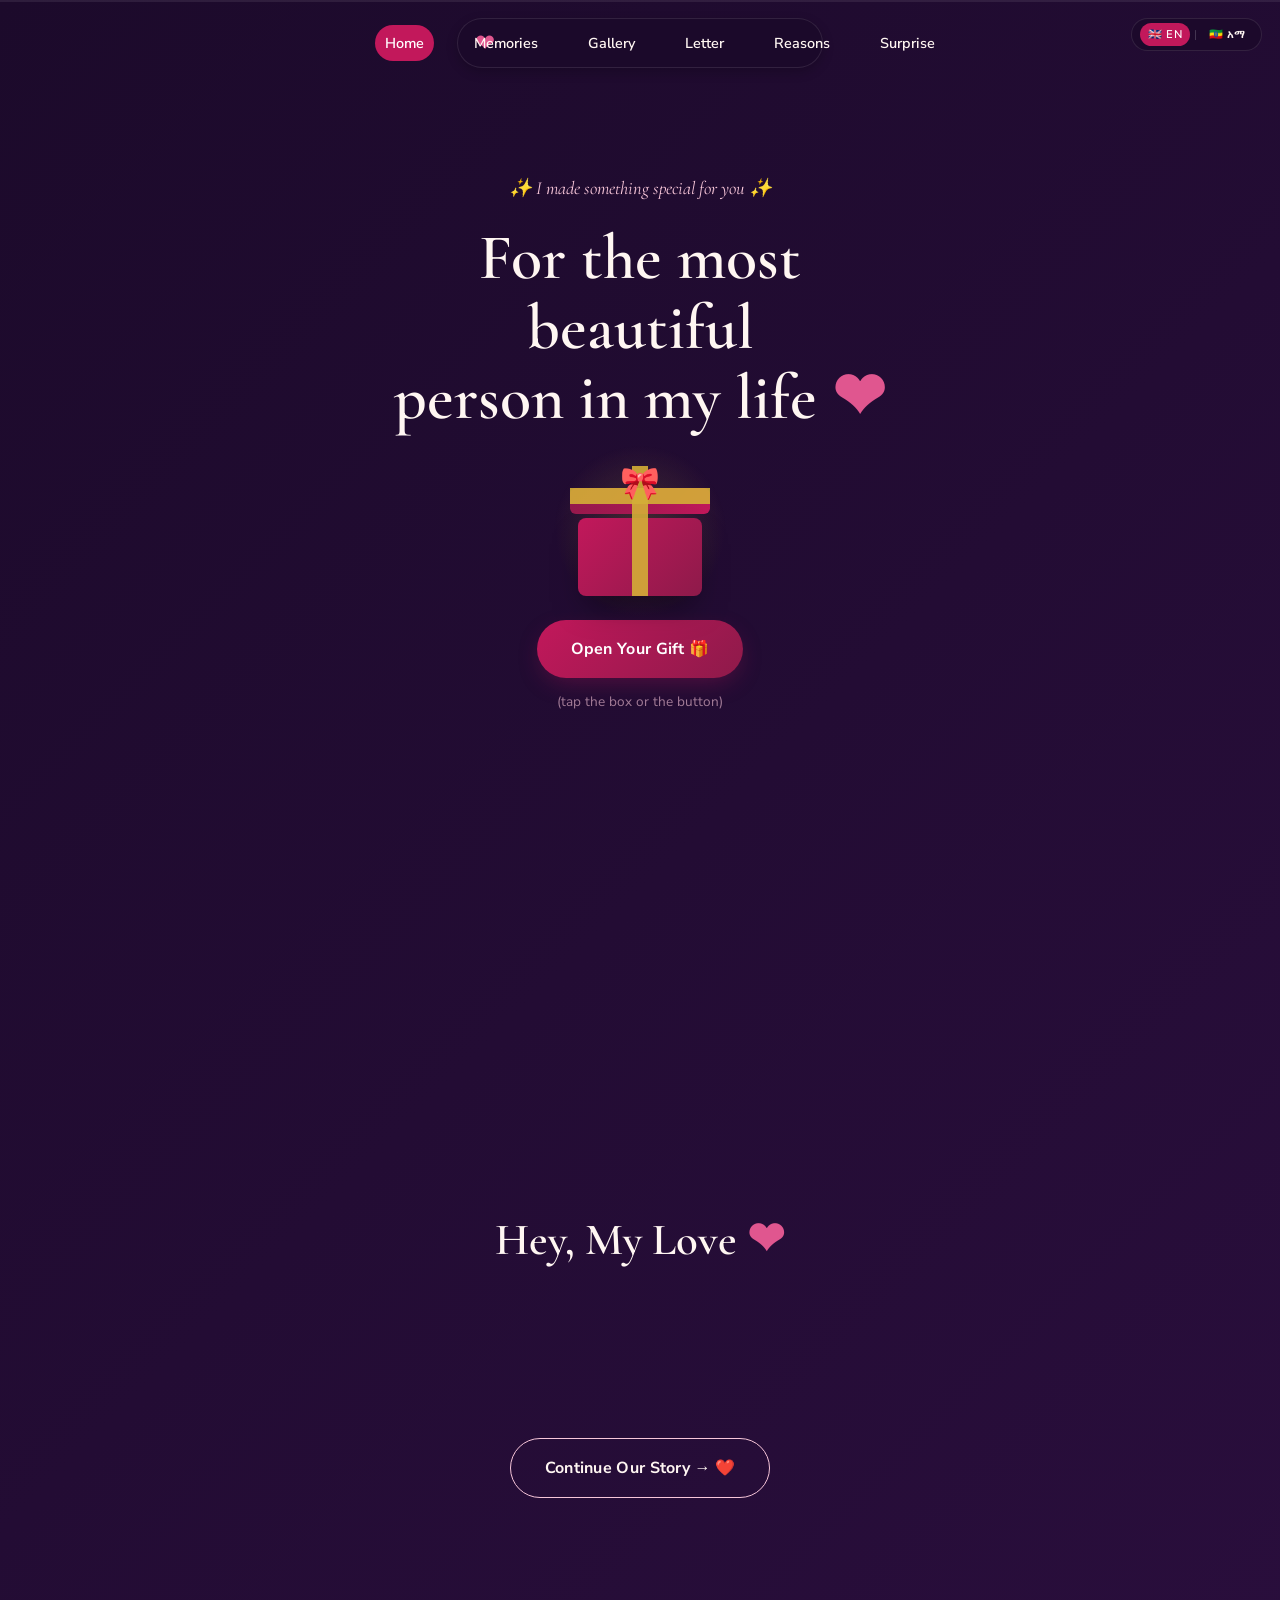
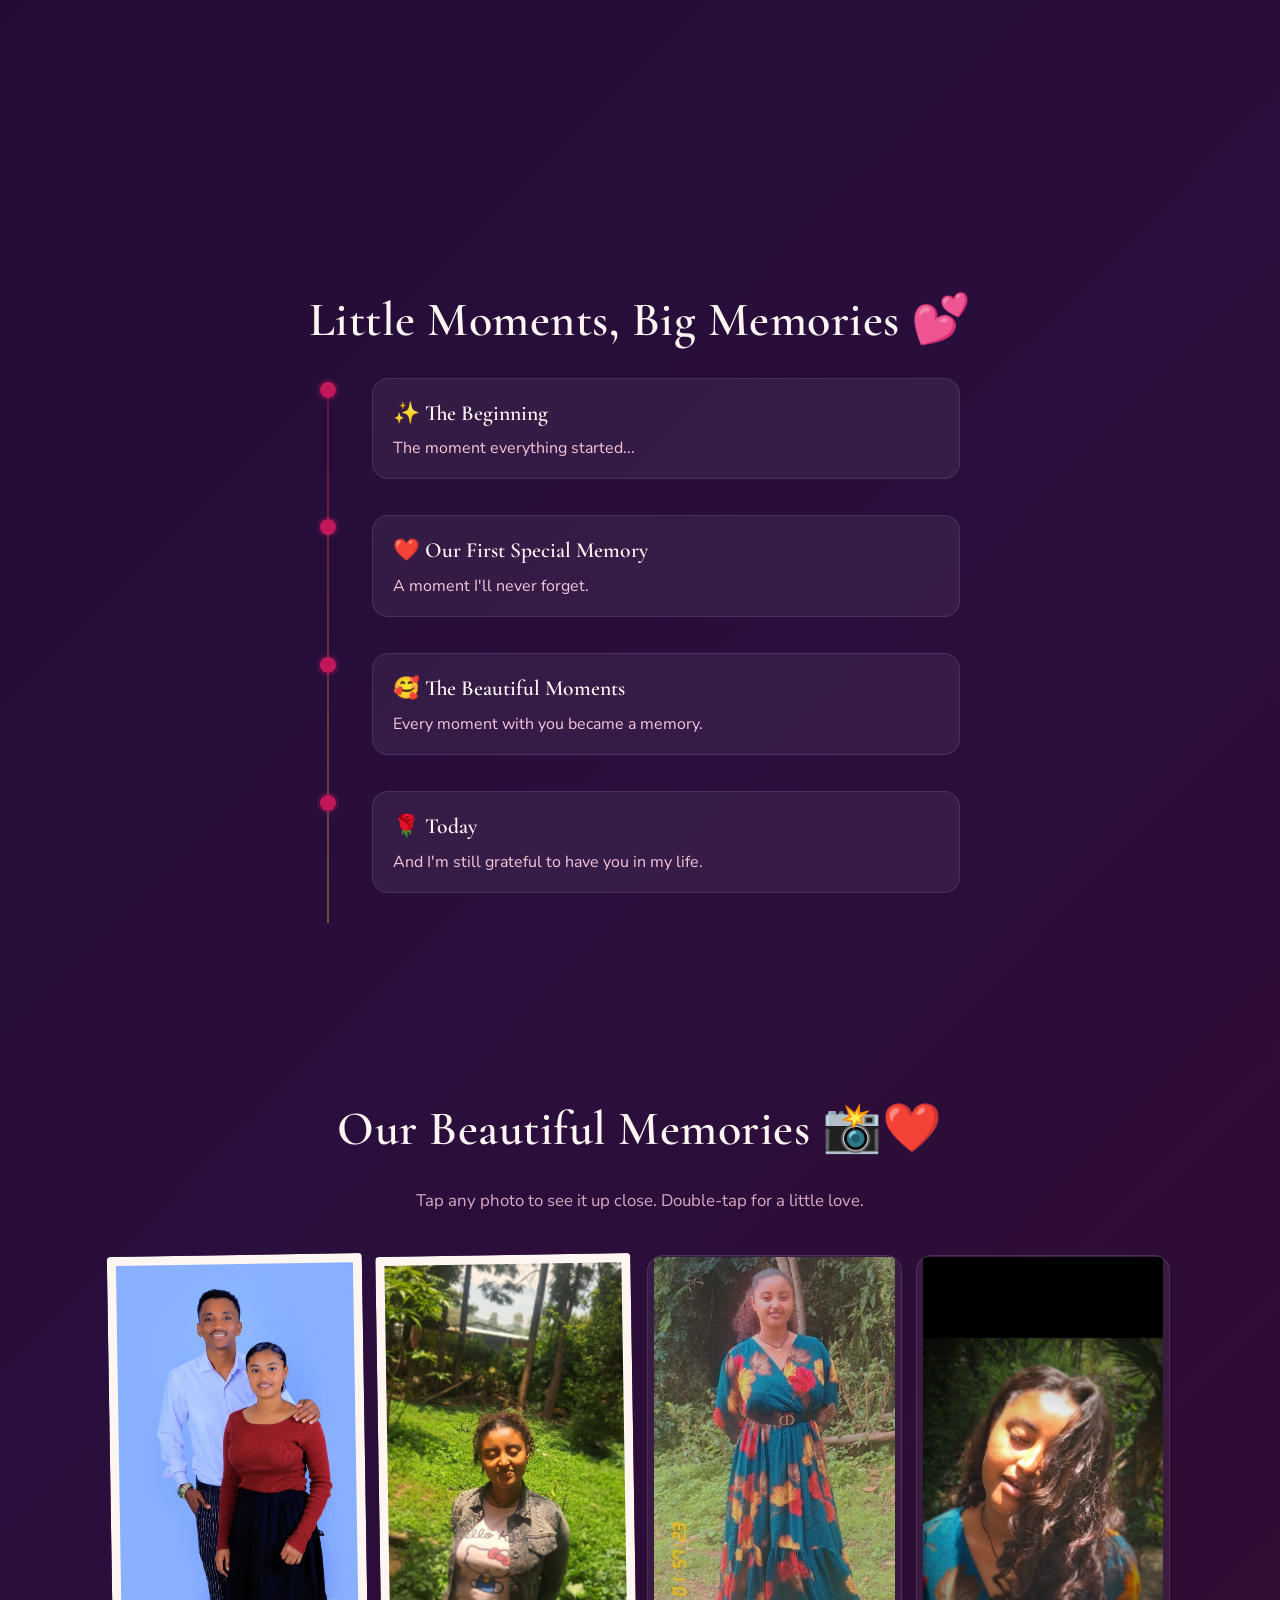
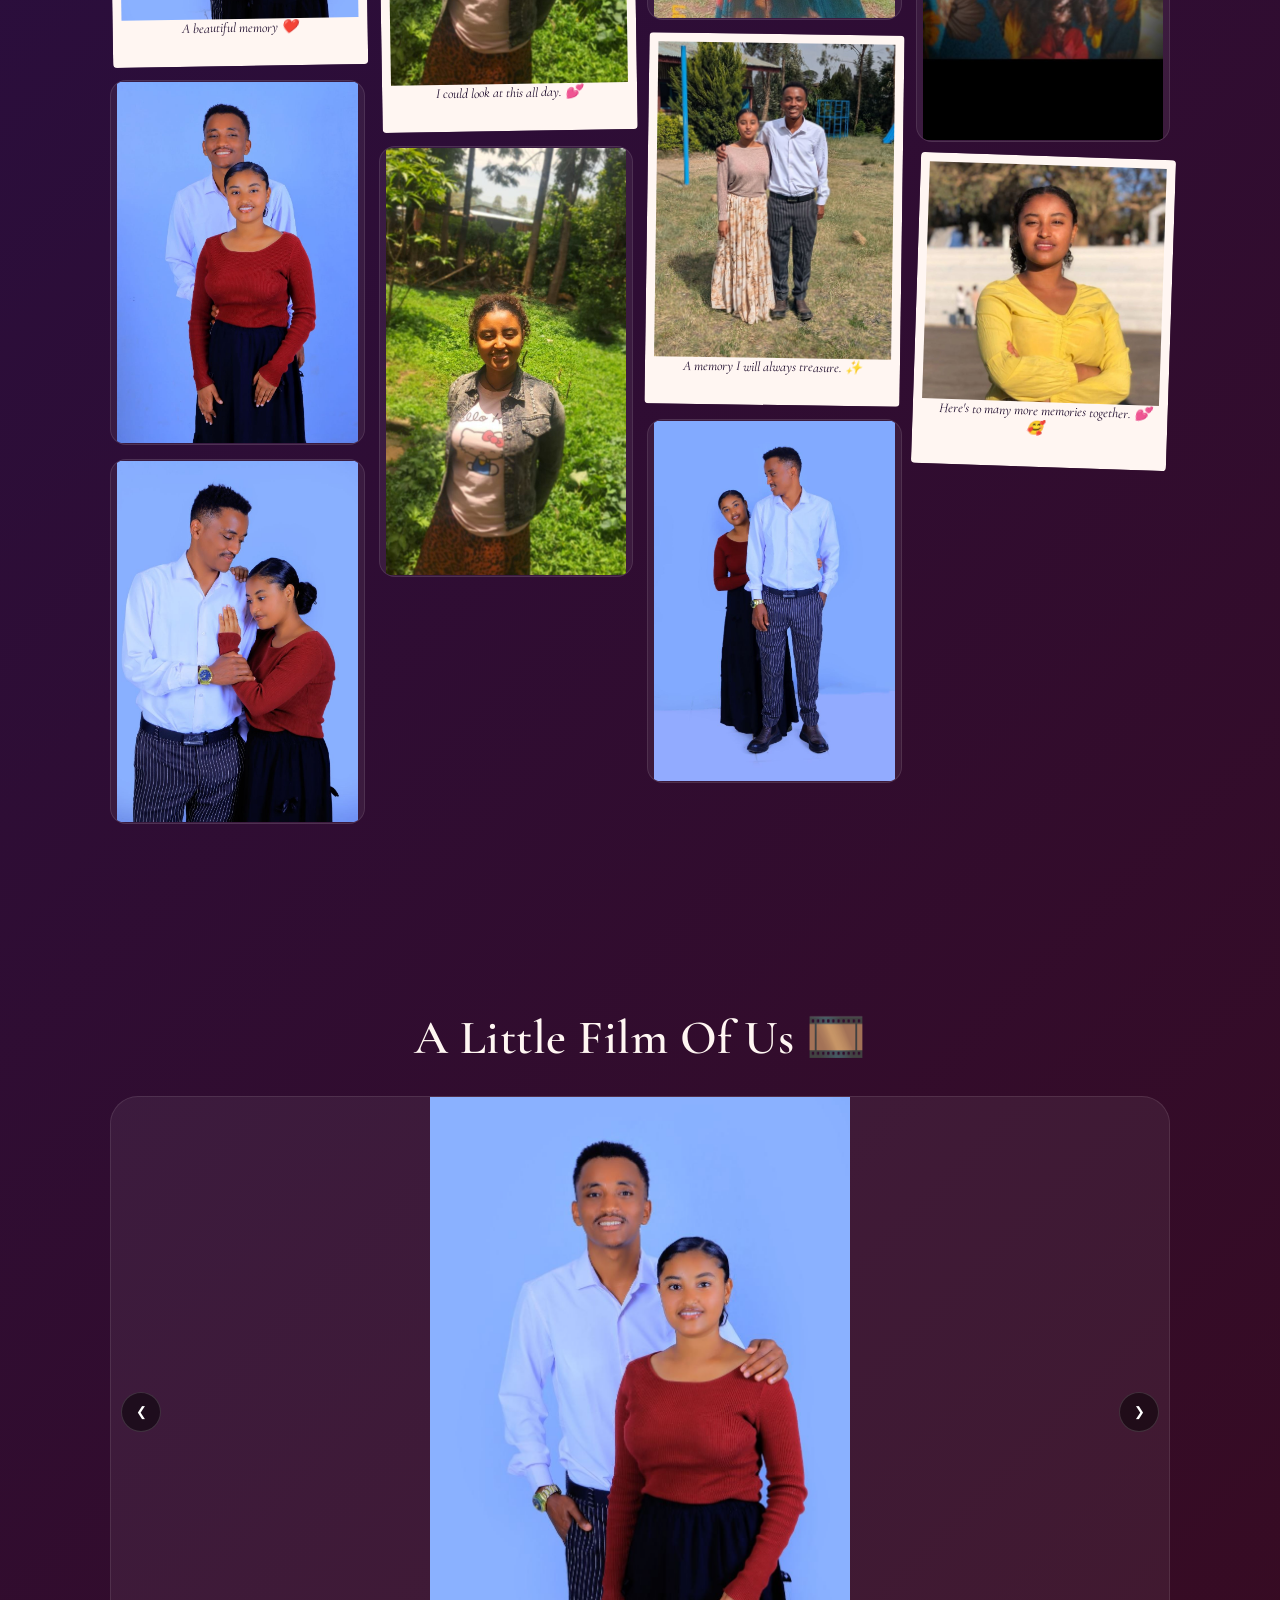
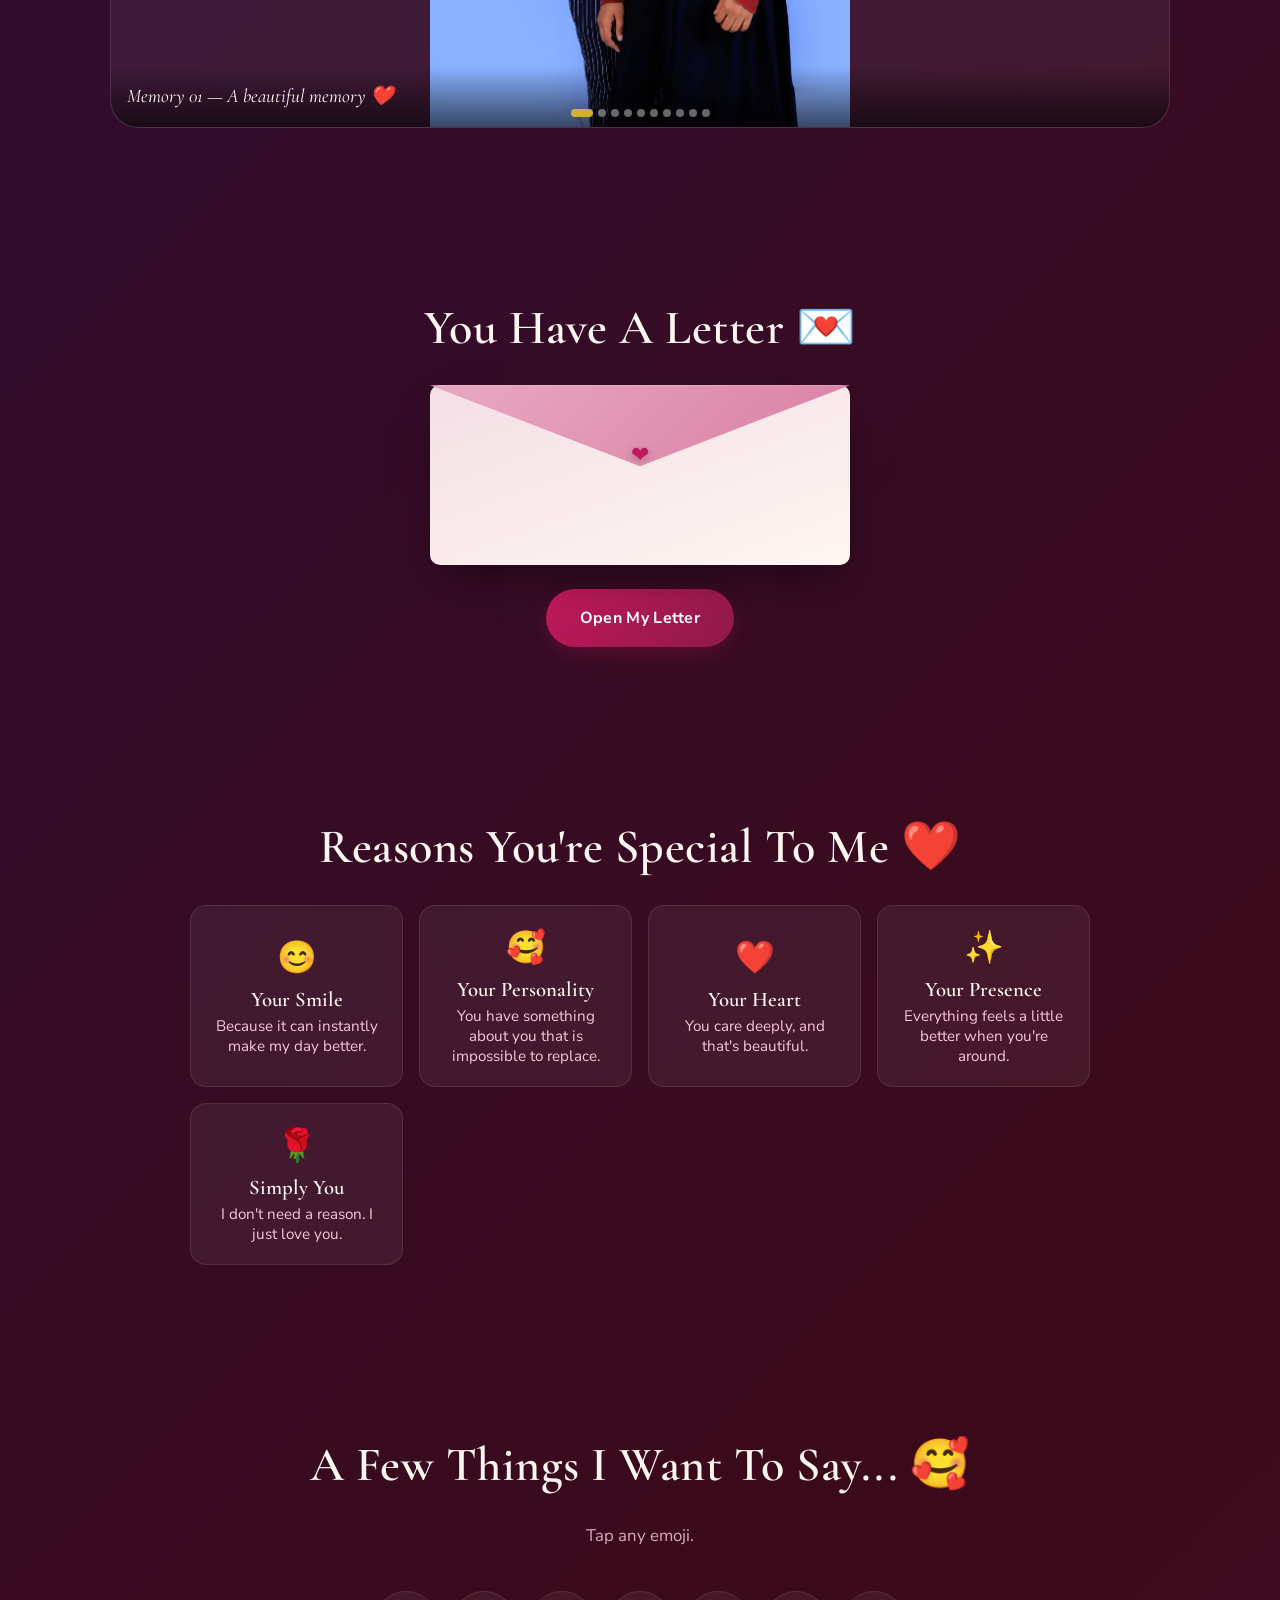
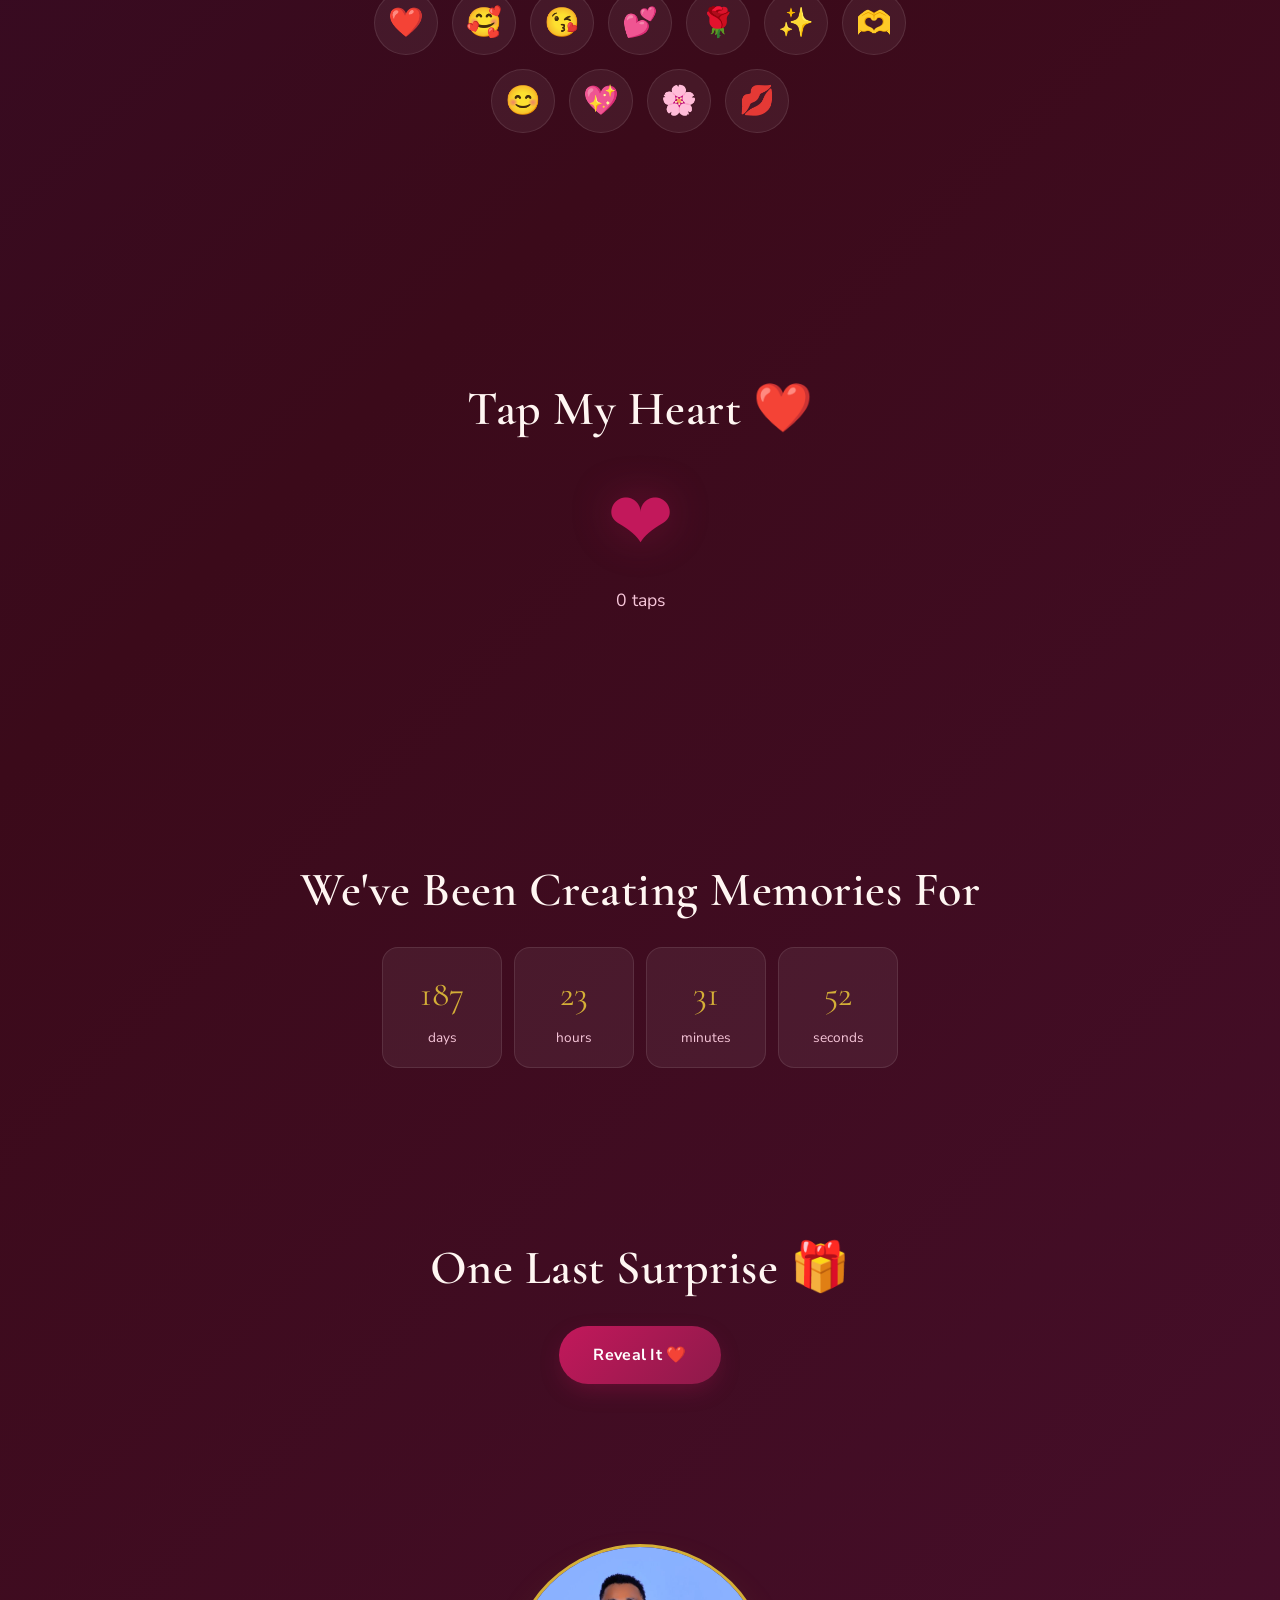
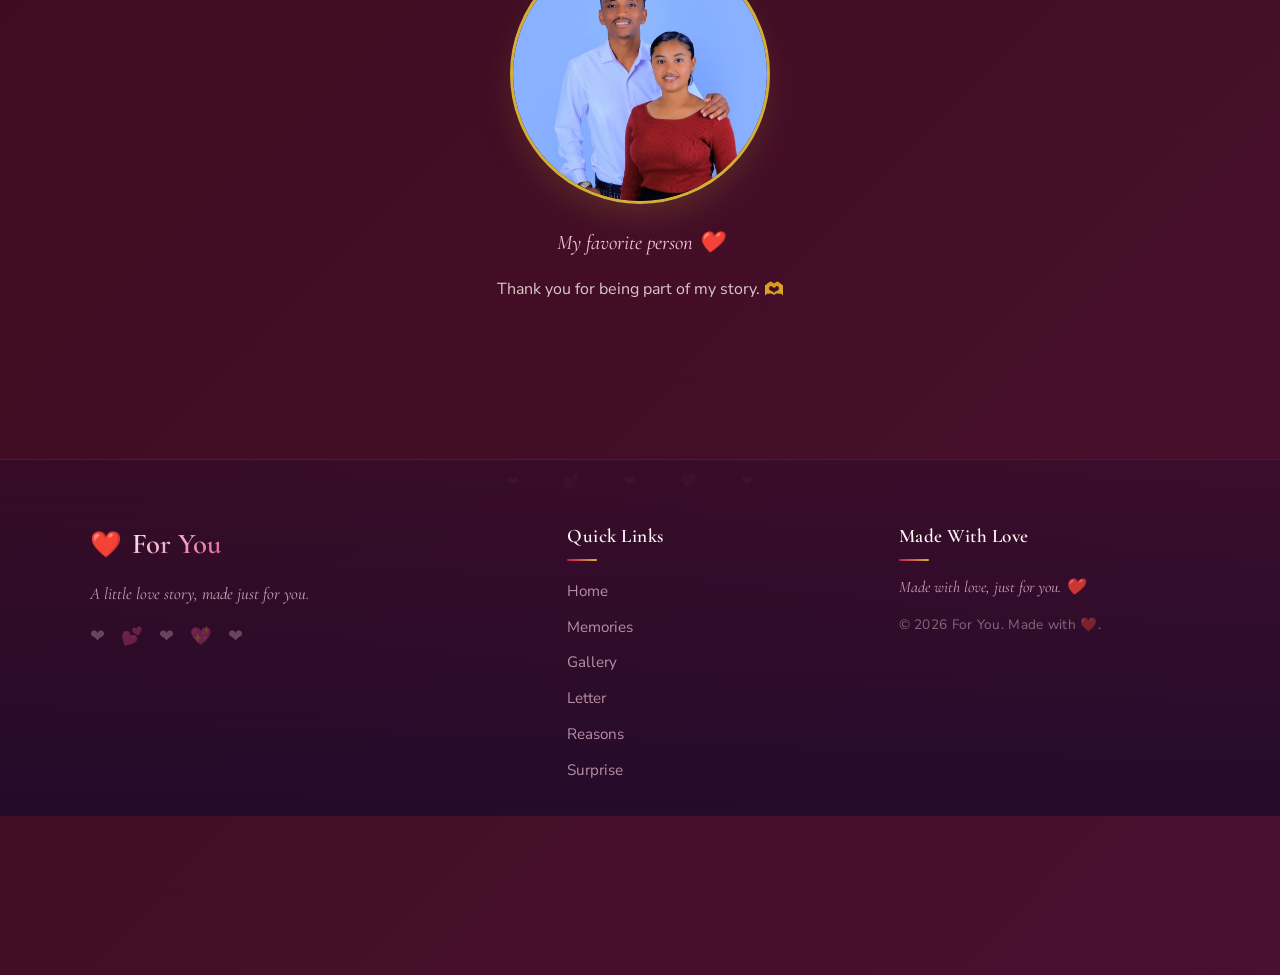
==== commit d2749857: "Update  website" ====
--- a/romantic-gift/index.html
+++ b/romantic-gift/index.html
@@ -32,9 +32,14 @@
   <button class="nav__logo" id="secretLogo" aria-label="Site logo, click 5 times for a surprise">
     <span class="nav__logo-heart">❤</span>
   </button>
+  
+  <!-- HAMBURGER MENU BUTTON -->
   <button class="nav__toggle" id="navToggle" aria-expanded="false" aria-controls="navLinks" aria-label="Open menu">
-    <span></span><span></span><span></span>
+    <span></span>
+    <span></span>
+    <span></span>
   </button>
+  
   <ul class="nav__links" id="navLinks">
     <li><a href="#opening" data-nav data-i18n="navHome">Home</a></li>
     <li><a href="#story" data-nav data-i18n="navMemories">Memories</a></li>
@@ -45,7 +50,7 @@
   </ul>
 </nav>
 
-<!-- ============ MOBILE MENU OVERLAY ============ -->
+<!-- MOBILE OVERLAY -->
 <div class="nav-overlay" id="navOverlay"></div>
 
 <!-- Scroll progress bar -->
@@ -210,6 +215,53 @@
     <button class="btn btn--ghost" id="secretClose" data-i18n="close">Close</button>
   </div>
 </div>
+<!-- ============ FOOTER ============ -->
+<footer class="footer" role="contentinfo" aria-label="Footer">
+  <div class="footer__container">
+    
+    <!-- Brand Area -->
+    <div class="footer__brand">
+      <div class="footer__logo">
+        <span class="footer__heart" aria-hidden="true">❤️</span>
+        <span class="footer__title">For You</span>
+      </div>
+      <p class="footer__tagline">A little love story, made just for you.</p>
+      <div class="footer__hearts" aria-hidden="true">
+        <span>❤</span>
+        <span>💕</span>
+        <span>❤</span>
+        <span>💖</span>
+        <span>❤</span>
+      </div>
+    </div>
+
+    <!-- Navigation Links -->
+    <nav class="footer__nav" aria-label="Footer navigation">
+      <h3 class="footer__nav-title">Quick Links</h3>
+      <ul class="footer__nav-list">
+        <li><a href="#opening" data-nav>Home</a></li>
+        <li><a href="#story" data-nav>Memories</a></li>
+        <li><a href="#gallery" data-nav>Gallery</a></li>
+        <li><a href="#letter" data-nav>Letter</a></li>
+        <li><a href="#reasons" data-nav>Reasons</a></li>
+        <li><a href="#surprise" data-nav>Surprise</a></li>
+      </ul>
+    </nav>
+
+    <!-- Made With Love -->
+    <div class="footer__love">
+      <h3 class="footer__love-title">Made With Love</h3>
+      <p class="footer__love-text">Made with love, just for you. ❤️</p>
+      <p class="footer__copyright">&copy; 2026 For You. Made with ❤️.</p>
+    </div>
+
+  </div>
+
+  <!-- Back to Top Button -->
+  <button class="footer__back-top" id="backToTop" aria-label="Back to top">
+    <span aria-hidden="true">↑</span>
+  </button>
+</footer>
 
 <canvas id="fxCanvas" aria-hidden="true"></canvas>
 
--- a/romantic-gift/style.css
+++ b/romantic-gift/style.css
@@ -27,6 +27,11 @@
   --radius-md: 16px;
   --radius-sm: 10px;
 
+  /* Fixed nav variables */
+  --nav-bg: rgba(28, 10, 43, 0.95);
+  --nav-shadow: 0 4px 12px rgba(0, 0, 0, 0.2);
+  --text-color: #fff6f2; /* Cream for mobile menu text */
+
   color-scheme: dark;
 }
 
@@ -113,7 +118,7 @@
   position: fixed;
   top: 18px;
   right: 18px;
-  z-index: 55;
+  z-index: 1100;
   display: flex;
   align-items: center;
   gap: 4px;
@@ -243,39 +248,40 @@
   }
 }
 
-/* ========== NAVIGATION ========== */
+/* ============ NAVIGATION & HAMBURGER STYLES (FIXED) ============ */
 .nav {
   position: fixed;
   top: 18px;
   left: 50%;
   transform: translateX(-50%);
-  z-index: 50;
+  width: auto;
+  max-width: 92vw;
+  height: auto;
+  background: var(--nav-bg);
+  box-shadow: var(--nav-shadow);
   display: flex;
   align-items: center;
-  gap: 4px;
-  background: rgba(28, 10, 43, 0.92);
+  justify-content: space-between;
+  padding: 6px 12px;
+  border-radius: 999px;
   border: 1px solid var(--card-border);
-  border-radius: 999px;
-  padding: 4px 6px;
-  max-width: 92vw;
+  z-index: 1000;
+  gap: 10px;
 }
 
 .nav__logo {
   background: none;
   border: none;
+  font-size: 1.5rem;
+  cursor: pointer;
   color: var(--rose-light);
-  font-size: 1rem;
+  text-decoration: none;
+  display: flex;
+  align-items: center;
+  justify-content: center;
   width: 30px;
   height: 30px;
-  border-radius: 50%;
-  display: grid;
-  place-items: center;
-  transition: transform 0.2s var(--ease);
   flex-shrink: 0;
-}
-
-.nav__logo:hover {
-  transform: scale(1.15);
 }
 
 .nav__logo-heart {
@@ -284,234 +290,153 @@
 }
 
 @keyframes gentleBeat {
-  0%,
-  100% {
-    transform: scale(1);
-  }
-  50% {
-    transform: scale(1.15);
-  }
-}
-
+  0%, 100% { transform: scale(1); }
+  50% { transform: scale(1.15); }
+}
+
+/* HAMBURGER ICON STYLING */
+.nav__toggle {
+  display: none;
+  flex-direction: column;
+  justify-content: space-between;
+  width: 30px;
+  height: 21px;
+  background: transparent;
+  border: none;
+  cursor: pointer;
+  padding: 0;
+  z-index: 1100;
+}
+
+.nav__toggle span {
+  display: block;
+  width: 100%;
+  height: 4px;
+  background-color: var(--cream);
+  border-radius: 4px; /* Rounded corners like your image */
+  transition: transform 0.3s ease-in-out, opacity 0.3s ease-in-out;
+}
+
+/* Mobile Nav Links */
 .nav__links {
   list-style: none;
+  position: fixed;
+  top: 0;
+  right: -100%;
+  width: 70%;
+  max-width: 300px;
+  height: 100vh;
+  background: #2a0e3d;
+  flex-direction: column;
+  align-items: flex-start;
+  justify-content: center;
+  padding: 20px;
+  box-shadow: -5px 0 15px rgba(0,0,0,0.5);
+  transition: right 0.4s ease-in-out;
   display: flex;
-  gap: 2px;
   margin: 0;
-  padding: 0;
-  flex-wrap: nowrap;
+}
+
+.nav__links li {
+  margin: 15px 0;
 }
 
 .nav__links a {
+  text-decoration: none;
+  font-size: 1.2rem;
+  color: var(--text-color);
+  font-weight: 600;
+  width: 100%;
   display: block;
-  padding: 6px 10px;
-  border-radius: 999px;
-  color: var(--cream);
-  text-decoration: none;
-  font-size: clamp(0.7rem, 1.2vw, 0.88rem);
-  font-weight: 600;
-  transition: background 0.2s var(--ease), color 0.2s var(--ease);
-  white-space: nowrap;
-}
-
-.nav__links a:hover,
-.nav__links a.is-active {
-  background: var(--rose);
-  color: var(--white);
-}
-
-.nav__toggle {
-  display: none;
-  background: none;
-  border: none;
-  width: 30px;
-  height: 30px;
-  flex-direction: column;
-  justify-content: center;
-  align-items: center;
-  gap: 4px;
-  flex-shrink: 0;
-}
-
-.nav__toggle span {
-  width: 16px;
-  height: 2px;
-  background: var(--cream);
-  border-radius: 2px;
-  transition: all 0.3s var(--ease);
-  transform-origin: center;
-}
-
-.nav__toggle.is-active span:nth-child(1) {
-  transform: rotate(45deg) translate(5px, 5px);
-}
-
-.nav__toggle.is-active span:nth-child(2) {
+  padding: 8px 0;
+}
+
+.nav-overlay {
+  position: fixed;
+  top: 0;
+  left: 0;
+  width: 100%;
+  height: 100%;
+  background: rgba(0,0,0,0.4);
   opacity: 0;
-  transform: scaleX(0);
-}
-
-.nav__toggle.is-active span:nth-child(3) {
-  transform: rotate(-45deg) translate(5px, -5px);
-}
-
-/* ========== MOBILE MENU ========== */
-.nav-overlay {
-  display: none;
-  position: fixed;
-  inset: 0;
-  background: rgba(0, 0, 0, 0.5);
-  z-index: 45;
+  visibility: hidden;
+  transition: opacity 0.3s;
+  z-index: 999;
+}
+
+/* Active States (When menu is open) */
+body.menu-open .nav__links {
+  right: 0;
+}
+
+body.menu-open .nav-overlay {
+  opacity: 1;
+  visibility: visible;
+}
+
+/* Transform hamburger into X when open */
+body.menu-open .nav__toggle span:nth-child(1) {
+  transform: translateY(8.5px) rotate(45deg);
+}
+body.menu-open .nav__toggle span:nth-child(2) {
   opacity: 0;
-  transition: opacity 0.3s var(--ease);
-}
-
-.nav-overlay.is-active {
-  display: block;
-  opacity: 1;
-}
-
-@media (max-width: 768px) {
-  .nav {
-    left: 12px;
-    right: 12px;
-    transform: none;
+}
+body.menu-open .nav__toggle span:nth-child(3) {
+  transform: translateY(-8.5px) rotate(-45deg);
+}
+
+/* Hide toggle on desktop (adjust breakpoint as needed) */
+@media (min-width: 768px) {
+  .nav__toggle {
+    display: none !important;
+  }
+  .nav__links {
+    position: static;
     width: auto;
-    justify-content: space-between;
+    height: auto;
+    background: transparent;
+    flex-direction: row;
+    box-shadow: none;
+    padding: 0;
+    display: flex !important;
+  }
+  .nav__links li {
+    margin: 0 15px;
+  }
+  .nav__links a {
+    font-size: 0.9rem;
+    padding: 6px 10px;
     border-radius: 999px;
-    padding: 6px 12px;
-    background: rgba(28, 10, 43, 0.95);
-    max-width: calc(100% - 24px);
-  }
-
-  .nav__toggle {
-    display: flex;
-  }
-
-  .nav__links {
-    position: absolute;
-    top: 52px;
-    left: 0;
-    right: 0;
-    background: rgba(28, 10, 43, 0.98);
-    border-radius: 16px;
-    flex-direction: column;
-    padding: 12px 8px;
-    display: none;
-    border: 1px solid var(--card-border);
-    gap: 4px;
-    max-height: 80vh;
-    overflow-y: auto;
-    box-shadow: 0 20px 40px -12px rgba(0, 0, 0, 0.5);
-  }
-
-  .nav__links.is-open {
-    display: flex;
-    animation: slideDown 0.3s var(--ease);
-  }
-
-  @keyframes slideDown {
-    from {
-      opacity: 0;
-      transform: translateY(-10px);
-    }
-    to {
-      opacity: 1;
-      transform: translateY(0);
-    }
-  }
-
-  .nav__links a {
-    padding: 14px 16px;
-    font-size: 1rem;
-    white-space: normal;
-    text-align: left;
-    border-radius: 10px;
-    width: 100%;
-    display: block;
-  }
-
+  }
   .nav__links a:hover,
-  .nav__links a:active {
+  .nav__links a.is-active {
     background: var(--rose);
     color: var(--white);
   }
-
-  .nav__logo {
-    width: 30px;
-    height: 30px;
-    font-size: 0.95rem;
-  }
-}
-
-@media (max-width: 480px) {
+  .nav-overlay {
+    display: none;
+  }
+}
+
+/* Mobile adjustments */
+@media (max-width: 767px) {
   .nav {
     top: 12px;
     left: 10px;
     right: 10px;
-    padding: 4px 8px;
+    transform: none;
+    width: auto;
     max-width: calc(100% - 20px);
-  }
-
-  .nav__logo {
-    width: 26px;
-    height: 26px;
-    font-size: 0.85rem;
-  }
-
+    padding: 6px 10px;
+  }
   .nav__toggle {
-    width: 26px;
-    height: 26px;
-  }
-
-  .nav__toggle span {
-    width: 14px;
-  }
-
+    display: flex !important;
+  }
   .nav__links {
-    top: 44px;
-    padding: 8px 6px;
-  }
-
-  .nav__links a {
-    padding: 12px 14px;
-    font-size: 0.9rem;
-  }
-}
-
-@media (max-width: 360px) {
-  .nav {
-    top: 10px;
-    left: 8px;
-    right: 8px;
-    padding: 3px 6px;
-    max-width: calc(100% - 16px);
-  }
-
-  .nav__logo {
-    width: 22px;
-    height: 22px;
-    font-size: 0.75rem;
-  }
-
-  .nav__toggle {
-    width: 22px;
-    height: 22px;
-  }
-
-  .nav__toggle span {
-    width: 12px;
-    height: 1.5px;
-  }
-
-  .nav__links {
-    top: 38px;
-    padding: 6px 4px;
-  }
-
-  .nav__links a {
-    padding: 10px 12px;
-    font-size: 0.8rem;
+    display: flex !important; /* Keeps hidden on right */
+  }
+  main {
+    padding-top: 70px;
   }
 }
 
@@ -649,8 +574,7 @@
 }
 
 @keyframes floatGift {
-  0%,
-  100% {
+  0%, 100% {
     transform: translateY(0);
   }
   50% {
@@ -673,8 +597,7 @@
 }
 
 @keyframes pulseGlow {
-  0%,
-  100% {
+  0%, 100% {
     opacity: 0.4;
     transform: scale(1);
   }
@@ -751,7 +674,6 @@
   animation: none;
 }
 
-/* ========== BURST PARTICLES - OPTIMIZED ========== */
 .burst-particle {
   position: fixed;
   z-index: 40;
@@ -1147,7 +1069,7 @@
 }
 
 /* =========================================================
-   5. SLIDESHOW
+   5. SLIDESHOW - FIXED
    ========================================================= */
 .slideshow {
   position: relative;
@@ -1155,32 +1077,38 @@
   margin: 0 auto;
   border-radius: var(--radius-lg);
   overflow: hidden;
-  aspect-ratio: 16/10;
   background: var(--card-bg);
   border: 1px solid var(--card-border);
+  width: 100%;
 }
 
 .slideshow__track {
   position: relative;
   width: 100%;
-  height: 100%;
+  height: auto;
+  min-height: 300px;
 }
 
 .slide {
-  position: absolute;
-  inset: 0;
+  position: relative;
+  width: 100%;
+  height: auto;
   opacity: 0;
+  display: none;
   transition: opacity 0.8s var(--ease);
 }
 
 .slide.is-active {
   opacity: 1;
+  display: block;
 }
 
 .slide img {
   width: 100%;
-  height: 100%;
+  height: auto;
   object-fit: contain;
+  display: block;
+  max-height: 70vh;
 }
 
 .slide.is-active img {
@@ -1198,7 +1126,7 @@
     transform: scale(1) translate(0, 0);
   }
   100% {
-    transform: scale(1.08) translate(-1.5%, -1.5%);
+    transform: scale(1.05) translate(-1%, -1%);
   }
 }
 
@@ -1212,25 +1140,30 @@
   font-style: italic;
   font-size: clamp(0.9rem, 1.8vw, 1.2rem);
   background: linear-gradient(to top, rgba(0, 0, 0, 0.6), transparent);
+  pointer-events: none;
 }
 
 .slideshow__arrow {
   position: absolute;
   top: 50%;
   transform: translateY(-50%);
-  background: rgba(0, 0, 0, 0.4);
-  border: 1px solid rgba(255, 255, 255, 0.12);
+  background: rgba(0, 0, 0, 0.5);
+  border: 1px solid rgba(255, 255, 255, 0.15);
   color: var(--white);
   width: clamp(30px, 5vw, 40px);
   height: clamp(30px, 5vw, 40px);
   border-radius: 50%;
-  z-index: 5;
+  z-index: 10;
   transition: background 0.2s var(--ease);
   touch-action: manipulation;
+  cursor: pointer;
+  display: flex;
+  align-items: center;
+  justify-content: center;
 }
 
 .slideshow__arrow:hover {
-  background: rgba(0, 0, 0, 0.6);
+  background: rgba(0, 0, 0, 0.7);
 }
 
 .slideshow__arrow:active {
@@ -1252,7 +1185,7 @@
   display: flex;
   justify-content: center;
   gap: 5px;
-  z-index: 5;
+  z-index: 10;
 }
 
 .slideshow__dots button {
@@ -1260,9 +1193,11 @@
   height: clamp(6px, 1.2vw, 8px);
   border-radius: 50%;
   border: none;
-  background: rgba(255, 255, 255, 0.3);
+  background: rgba(255, 255, 255, 0.4);
   transition: all 0.3s var(--ease);
   touch-action: manipulation;
+  cursor: pointer;
+  padding: 0;
 }
 
 .slideshow__dots button.is-active {
@@ -1271,7 +1206,19 @@
   border-radius: 4px;
 }
 
+@media (max-width: 768px) {
+  .slideshow__track {
+    min-height: 200px;
+  }
+  .slide img {
+    max-height: 60vh;
+  }
+}
+
 @media (max-width: 480px) {
+  .slideshow__track {
+    min-height: 180px;
+  }
   .slideshow__arrow {
     width: 28px;
     height: 28px;
@@ -1286,6 +1233,18 @@
   .slide__caption {
     padding: 10px 12px;
     font-size: 0.85rem;
+  }
+  .slide img {
+    max-height: 50vh;
+  }
+}
+
+@media (max-width: 360px) {
+  .slideshow__track {
+    min-height: 150px;
+  }
+  .slide img {
+    max-height: 40vh;
   }
 }
 
@@ -1454,12 +1413,10 @@
     padding: 32px 24px 24px;
     max-height: 80vh;
   }
-
   .letter-modal__text {
     font-size: 1rem;
     line-height: 1.7;
   }
-
   .letter-modal__close {
     top: 8px;
     right: 12px;
@@ -1476,12 +1433,10 @@
     max-height: 75vh;
     border-radius: var(--radius-sm);
   }
-
   .letter-modal__text {
     font-size: 0.95rem;
     line-height: 1.6;
   }
-
   .letter-modal__close {
     top: 6px;
     right: 8px;
@@ -1497,11 +1452,9 @@
     padding: 24px 12px 16px;
     max-height: 70vh;
   }
-
   .letter-modal__text {
     font-size: 0.9rem;
   }
-
   .letter-modal__close {
     top: 4px;
     right: 6px;
@@ -1683,7 +1636,6 @@
   padding: 0 16px;
 }
 
-/* ========== FLYING HEARTS - OPTIMIZED ========== */
 .flying-heart {
   position: fixed;
   z-index: 45;
@@ -1802,7 +1754,6 @@
   }
 }
 
-/* ========== CONFETTI - OPTIMIZED ========== */
 .confetti-piece {
   position: fixed;
   z-index: 90;
@@ -1844,6 +1795,7 @@
   width: 100%;
   height: 100%;
   object-fit: cover;
+  object-position: center top;
 }
 
 .final-photo__caption {
@@ -1936,16 +1888,13 @@
   .slide.is-active img {
     animation: none !important;
   }
-
   .slide {
     transition: opacity 0.3s ease !important;
   }
-
   .gift-box.is-open .gift-box__lid,
   .gift-box.is-open .gift-box__bow {
     transition: opacity 0.3s ease !important;
   }
-  
   .timeline__item {
     opacity: 1 !important;
     transform: none !important;
@@ -1976,4 +1925,422 @@
   .heart-tap:hover {
     transform: none;
   }
+}
+
+/* =========================================================
+   PROFESSIONAL ROMANTIC FOOTER - FIXED
+   ========================================================= */
+
+.footer {
+  position: relative;
+  background: linear-gradient(180deg, rgba(28, 10, 43, 0.3) 0%, rgba(28, 10, 43, 0.8) 100%);
+  border-top: 1px solid var(--card-border);
+  padding: 60px 24px 30px;
+  margin-top: 40px;
+  overflow: hidden;
+}
+
+.footer::before {
+  content: "❤ 💕 ❤ 💖 ❤";
+  position: absolute;
+  top: 10px;
+  left: 50%;
+  transform: translateX(-50%);
+  font-size: 14px;
+  letter-spacing: 20px;
+  color: rgba(247, 198, 217, 0.04);
+  white-space: nowrap;
+  width: 100%;
+  text-align: center;
+  pointer-events: none;
+}
+
+.footer__container {
+  max-width: 1100px;
+  margin: 0 auto;
+  display: grid;
+  grid-template-columns: 1.5fr 1fr 1fr;
+  gap: 40px;
+  position: relative;
+  z-index: 2;
+}
+
+.footer__brand {
+  display: flex;
+  flex-direction: column;
+  gap: 12px;
+}
+
+.footer__logo {
+  display: flex;
+  align-items: center;
+  gap: 10px;
+  font-family: var(--font-display);
+  font-size: 1.8rem;
+  font-weight: 600;
+  color: var(--cream);
+}
+
+.footer__heart {
+  color: var(--rose-light);
+  font-size: 1.6rem;
+  animation: gentleBeat 2.4s ease-in-out infinite;
+  display: inline-block;
+}
+
+.footer__title {
+  background: linear-gradient(135deg, var(--cream) 0%, var(--rose-light) 100%);
+  -webkit-background-clip: text;
+  -webkit-text-fill-color: transparent;
+  background-clip: text;
+}
+
+.footer__tagline {
+  font-family: var(--font-display);
+  font-style: italic;
+  font-size: 1.05rem;
+  color: var(--pink);
+  opacity: 0.8;
+  margin: 0;
+  line-height: 1.5;
+}
+
+.footer__hearts {
+  display: flex;
+  gap: 12px;
+  margin-top: 4px;
+  font-size: 1.1rem;
+  color: rgba(247, 198, 217, 0.3);
+  letter-spacing: 4px;
+}
+
+.footer__hearts span {
+  transition: all 0.3s var(--ease);
+}
+
+.footer__hearts span:hover {
+  color: var(--rose-light);
+  transform: scale(1.3) rotate(-5deg);
+}
+
+.footer__nav {
+  display: flex;
+  flex-direction: column;
+  gap: 12px;
+}
+
+.footer__nav-title {
+  font-family: var(--font-display);
+  font-size: 1.2rem;
+  font-weight: 600;
+  color: var(--cream);
+  margin: 0 0 4px 0;
+  letter-spacing: 0.5px;
+}
+
+.footer__nav-title::after {
+  content: '';
+  display: block;
+  width: 30px;
+  height: 2px;
+  background: linear-gradient(90deg, var(--rose), var(--gold));
+  margin-top: 6px;
+  border-radius: 2px;
+}
+
+.footer__nav-list {
+  list-style: none;
+  padding: 0;
+  margin: 0;
+  display: flex;
+  flex-direction: column;
+  gap: 6px;
+}
+
+.footer__nav-list li {
+  margin: 0;
+}
+
+.footer__nav-list a {
+  color: var(--pink);
+  opacity: 0.7;
+  text-decoration: none;
+  font-size: 0.95rem;
+  font-weight: 400;
+  transition: all 0.25s var(--ease);
+  display: inline-block;
+  padding: 2px 0;
+  position: relative;
+}
+
+.footer__nav-list a::before {
+  content: '❤';
+  position: absolute;
+  left: -20px;
+  opacity: 0;
+  font-size: 0.6rem;
+  color: var(--rose-light);
+  transition: all 0.25s var(--ease);
+  transform: translateX(-8px);
+}
+
+.footer__nav-list a:hover {
+  opacity: 1;
+  color: var(--cream);
+  transform: translateX(4px);
+}
+
+.footer__nav-list a:hover::before {
+  opacity: 1;
+  transform: translateX(0);
+}
+
+.footer__love {
+  display: flex;
+  flex-direction: column;
+  gap: 10px;
+  justify-content: flex-start;
+}
+
+.footer__love-title {
+  font-family: var(--font-display);
+  font-size: 1.2rem;
+  font-weight: 600;
+  color: var(--cream);
+  margin: 0 0 4px 0;
+  letter-spacing: 0.5px;
+}
+
+.footer__love-title::after {
+  content: '';
+  display: block;
+  width: 30px;
+  height: 2px;
+  background: linear-gradient(90deg, var(--rose), var(--gold));
+  margin-top: 6px;
+  border-radius: 2px;
+}
+
+.footer__love-text {
+  color: var(--pink);
+  opacity: 0.8;
+  font-size: 1rem;
+  margin: 0;
+  line-height: 1.5;
+  font-family: var(--font-display);
+  font-style: italic;
+}
+
+.footer__copyright {
+  color: rgba(255, 246, 242, 0.4);
+  font-size: 0.85rem;
+  margin: 4px 0 0 0;
+  letter-spacing: 0.3px;
+}
+
+.footer__back-top {
+  position: fixed;
+  bottom: 30px;
+  right: 30px;
+  width: 48px;
+  height: 48px;
+  border-radius: 50%;
+  border: 1px solid var(--card-border);
+  background: rgba(28, 10, 43, 0.85);
+  color: var(--cream);
+  font-size: 1.4rem;
+  cursor: pointer;
+  transition: all 0.3s var(--ease);
+  z-index: 100;
+  box-shadow: 0 8px 24px -8px rgba(0, 0, 0, 0.4);
+  display: flex;
+  align-items: center;
+  justify-content: center;
+  touch-action: manipulation;
+  opacity: 0;
+  visibility: hidden;
+  transform: translateY(20px);
+}
+
+.footer__back-top.visible {
+  opacity: 1;
+  visibility: visible;
+  transform: translateY(0);
+}
+
+.footer__back-top:hover {
+  background: var(--rose);
+  border-color: var(--rose);
+  transform: translateY(-4px) scale(1.05);
+  box-shadow: 0 12px 32px -8px rgba(194, 24, 91, 0.4);
+}
+
+.footer__back-top:active {
+  transform: scale(0.92);
+}
+
+.footer__back-top span {
+  display: inline-block;
+  transition: transform 0.3s var(--ease);
+}
+
+.footer__back-top:hover span {
+  transform: translateY(-2px);
+}
+
+@media (max-width: 768px) {
+  .footer {
+    padding: 50px 20px 25px;
+  }
+  .footer__container {
+    grid-template-columns: 1fr 1fr;
+    gap: 32px;
+  }
+  .footer__brand {
+    grid-column: 1 / -1;
+    text-align: center;
+    align-items: center;
+  }
+  .footer__logo {
+    font-size: 1.6rem;
+  }
+  .footer__tagline {
+    font-size: 0.95rem;
+  }
+  .footer__nav {
+    align-items: center;
+    text-align: center;
+  }
+  .footer__nav-title::after {
+    margin: 6px auto 0;
+  }
+  .footer__nav-list {
+    align-items: center;
+  }
+  .footer__nav-list a::before {
+    display: none;
+  }
+  .footer__nav-list a:hover {
+    transform: none;
+  }
+  .footer__love {
+    align-items: center;
+    text-align: center;
+  }
+  .footer__love-title::after {
+    margin: 6px auto 0;
+  }
+  .footer__back-top {
+    bottom: 20px;
+    right: 20px;
+    width: 44px;
+    height: 44px;
+    font-size: 1.2rem;
+  }
+}
+
+@media (max-width: 480px) {
+  .footer {
+    padding: 40px 16px 20px;
+    margin-top: 20px;
+  }
+  .footer__container {
+    grid-template-columns: 1fr;
+    gap: 28px;
+  }
+  .footer__brand {
+    gap: 8px;
+  }
+  .footer__logo {
+    font-size: 1.4rem;
+  }
+  .footer__tagline {
+    font-size: 0.9rem;
+  }
+  .footer__hearts {
+    font-size: 0.9rem;
+    gap: 8px;
+  }
+  .footer__nav-title {
+    font-size: 1rem;
+  }
+  .footer__nav-list {
+    gap: 4px;
+  }
+  .footer__nav-list a {
+    font-size: 0.85rem;
+    padding: 4px 0;
+  }
+  .footer__love-title {
+    font-size: 1rem;
+  }
+  .footer__love-text {
+    font-size: 0.9rem;
+  }
+  .footer__copyright {
+    font-size: 0.75rem;
+  }
+  .footer__back-top {
+    bottom: 16px;
+    right: 16px;
+    width: 40px;
+    height: 40px;
+    font-size: 1rem;
+  }
+}
+
+@media (max-width: 360px) {
+  .footer {
+    padding: 32px 12px 16px;
+  }
+  .footer__logo {
+    font-size: 1.2rem;
+  }
+  .footer__tagline {
+    font-size: 0.8rem;
+  }
+  .footer__nav-list a {
+    font-size: 0.8rem;
+  }
+  .footer__love-text {
+    font-size: 0.8rem;
+  }
+  .footer__back-top {
+    bottom: 12px;
+    right: 12px;
+    width: 36px;
+    height: 36px;
+    font-size: 0.9rem;
+  }
+}
+
+@media (prefers-reduced-motion: reduce) {
+  .footer__heart {
+    animation: none !important;
+  }
+  .footer__hearts span:hover {
+    transform: none !important;
+  }
+  .footer__back-top {
+    transition: none !important;
+  }
+  .footer__back-top:hover {
+    transform: none !important;
+  }
+}
+
+@media (hover: none) and (pointer: coarse) {
+  .footer__hearts span:hover {
+    transform: none !important;
+  }
+  .footer__nav-list a:hover {
+    transform: none !important;
+  }
+  .footer__back-top:hover {
+    transform: none !important;
+    background: rgba(28, 10, 43, 0.85);
+  }
+  .footer__nav-list a::before {
+    display: none;
+  }
 }
